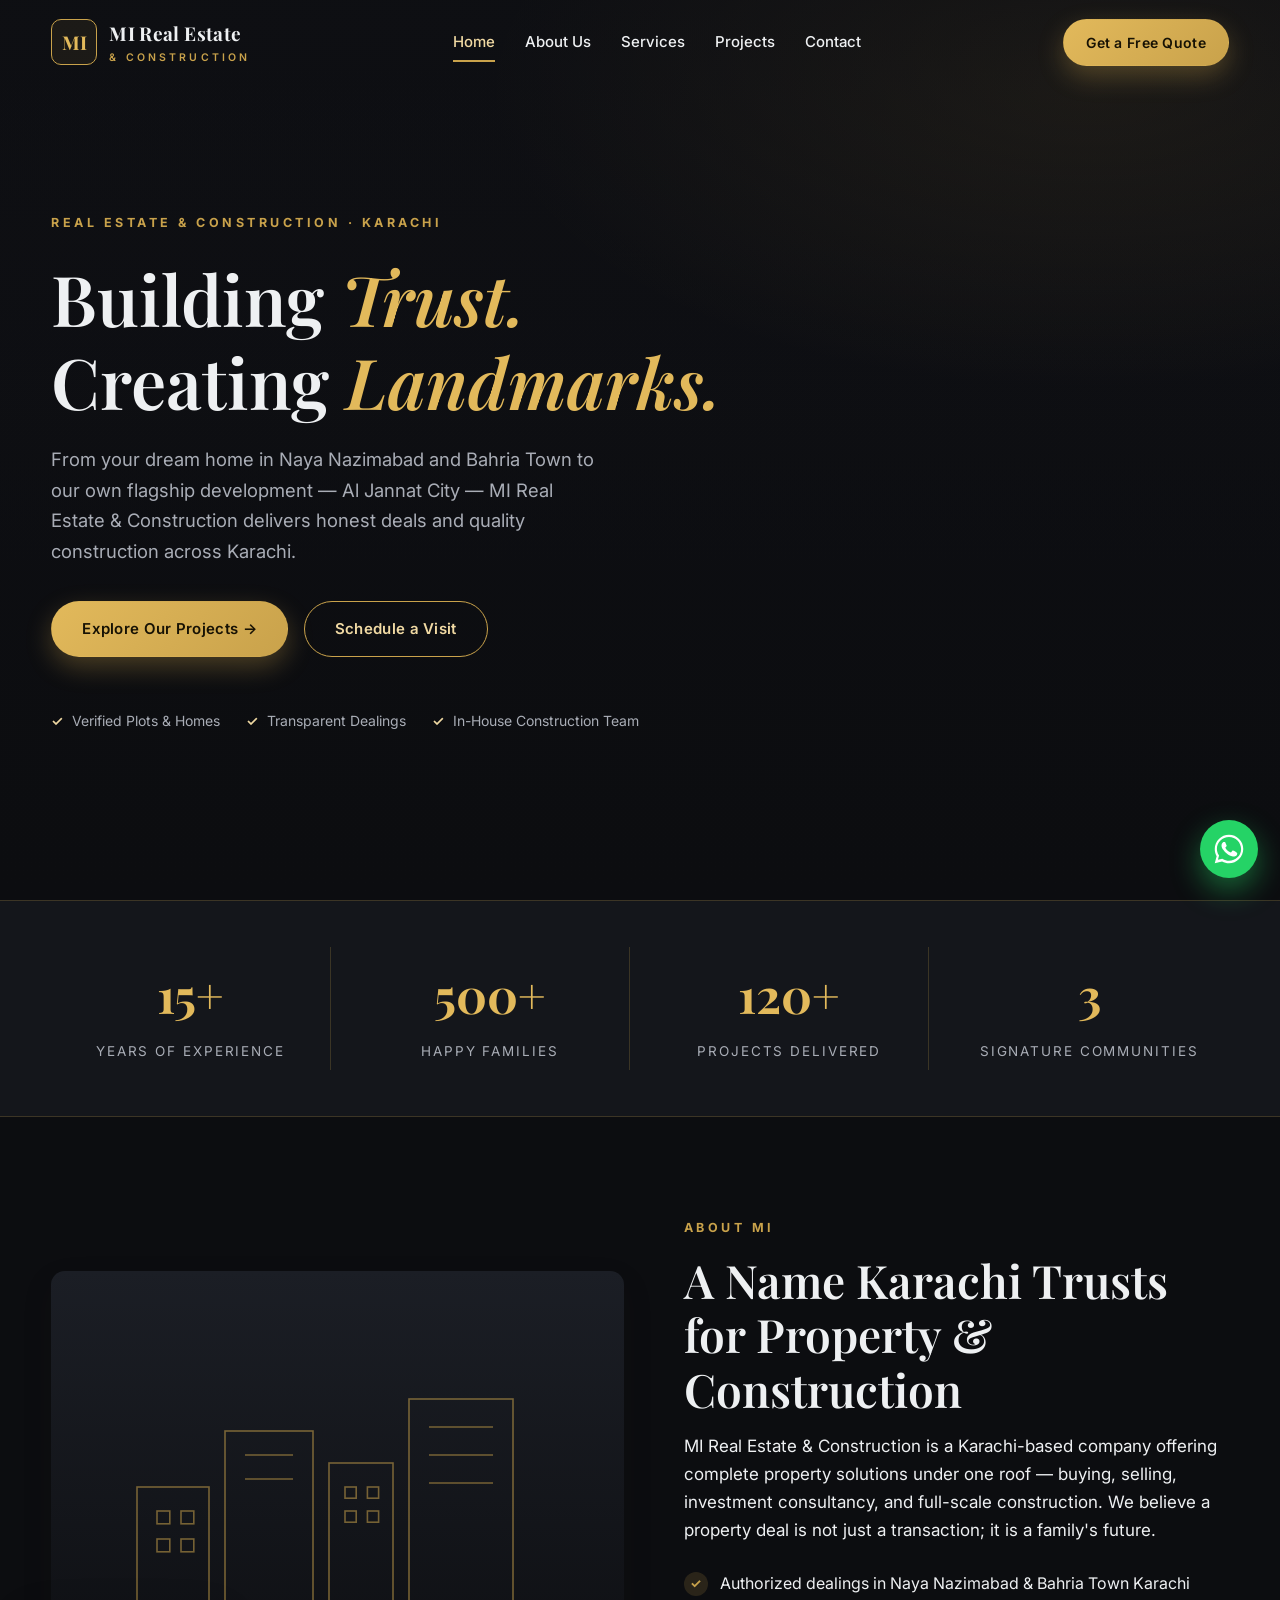
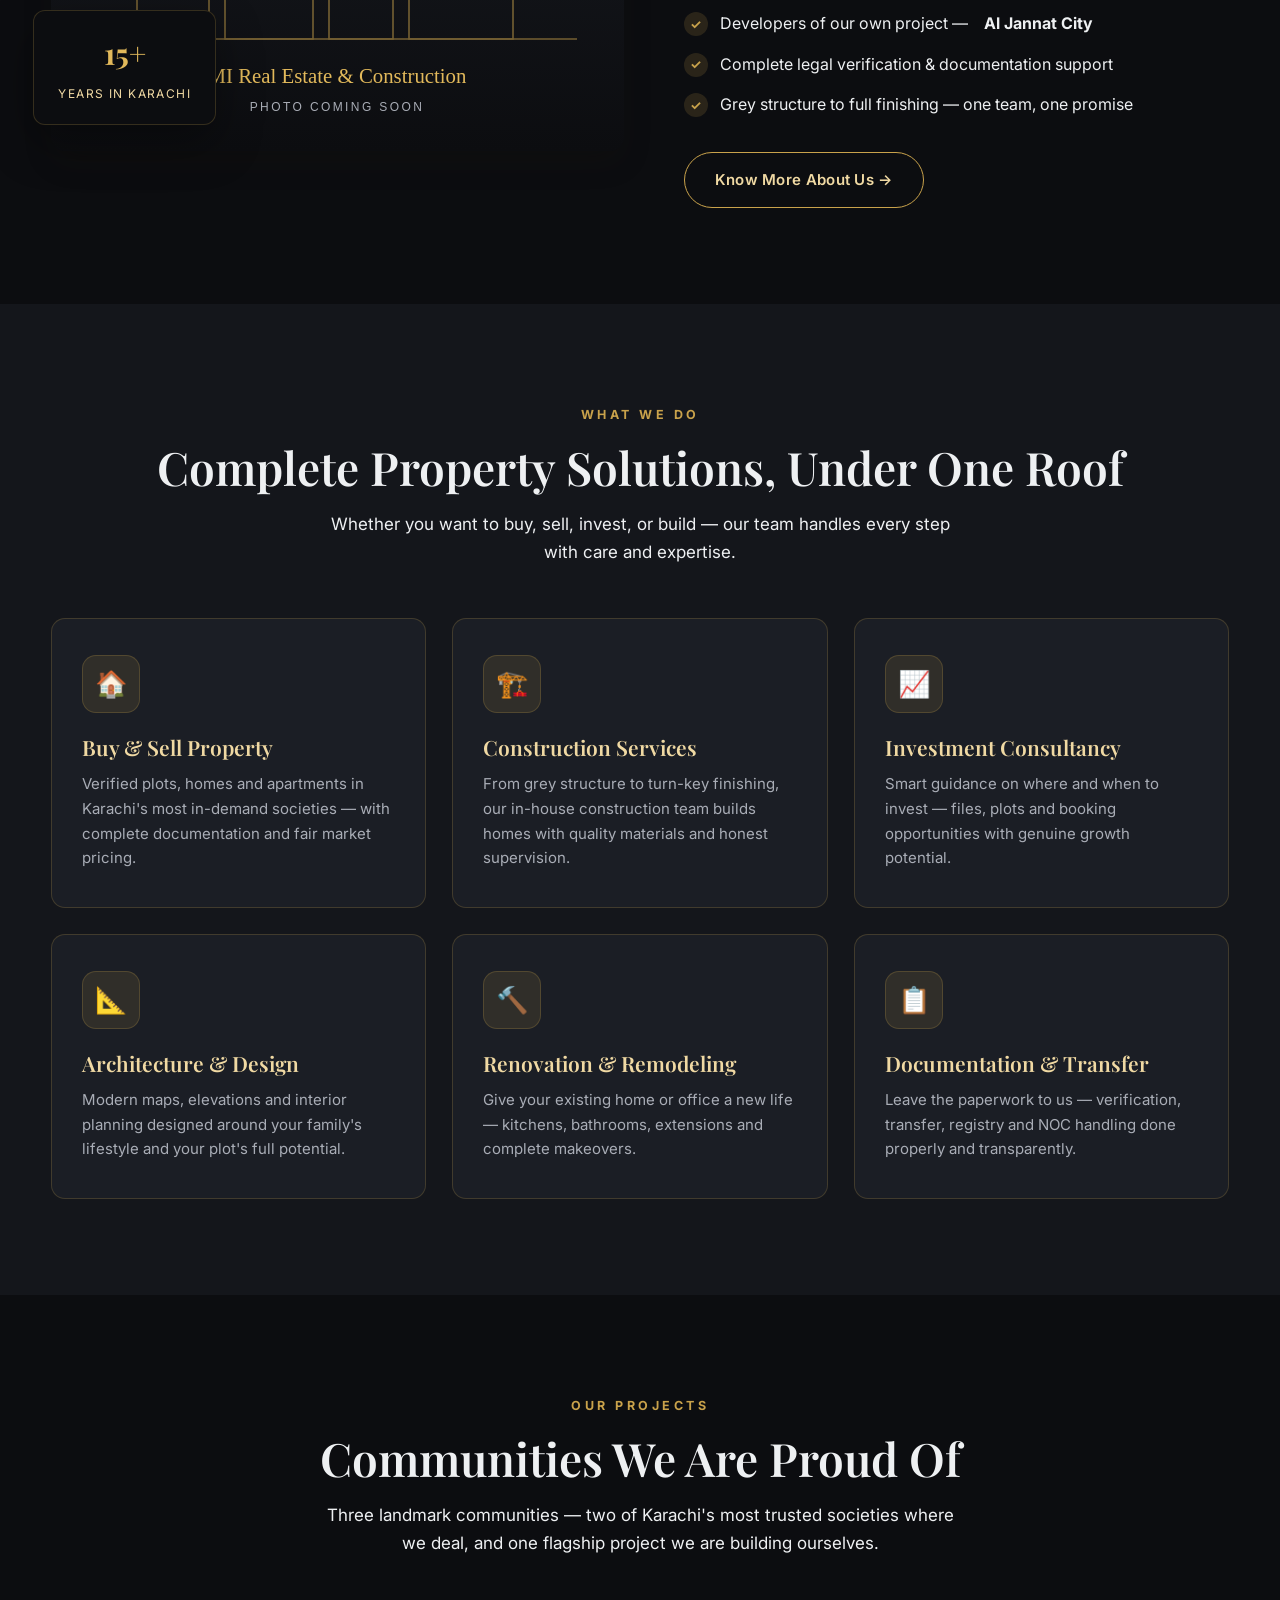
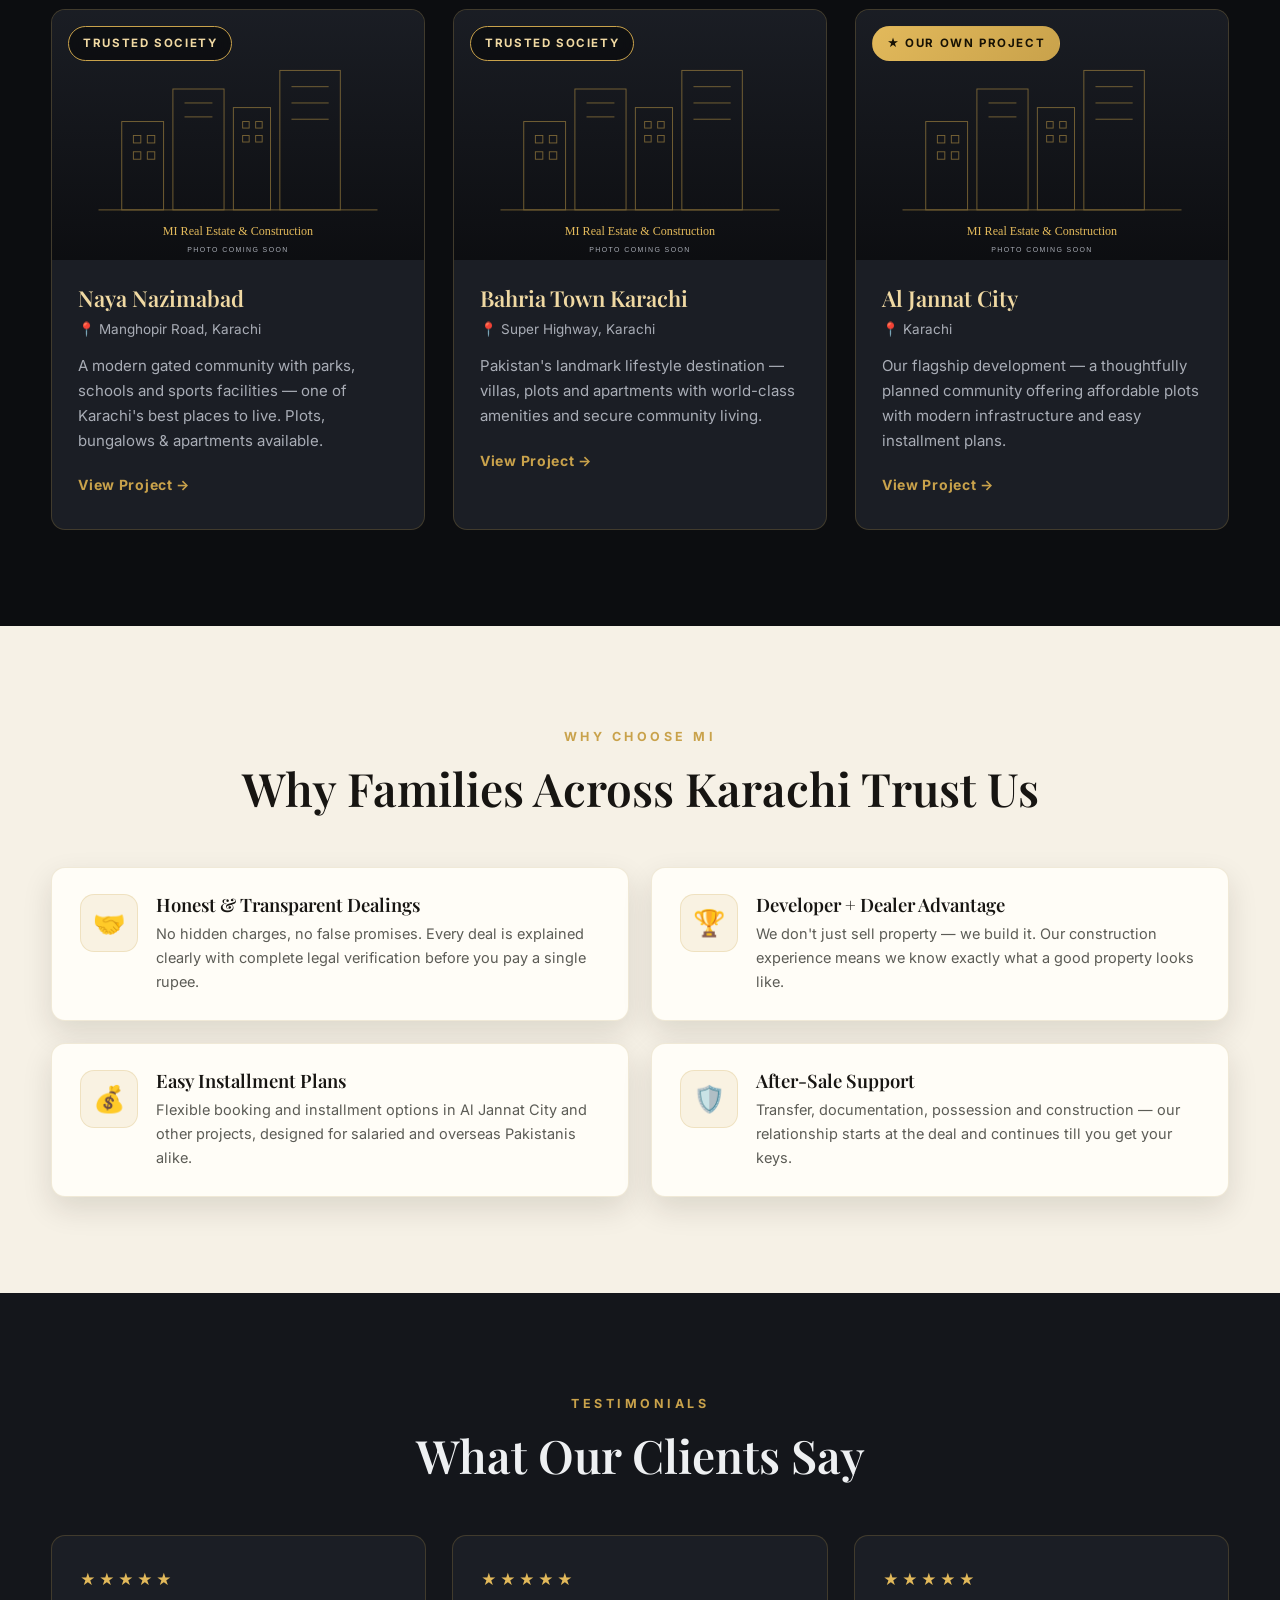
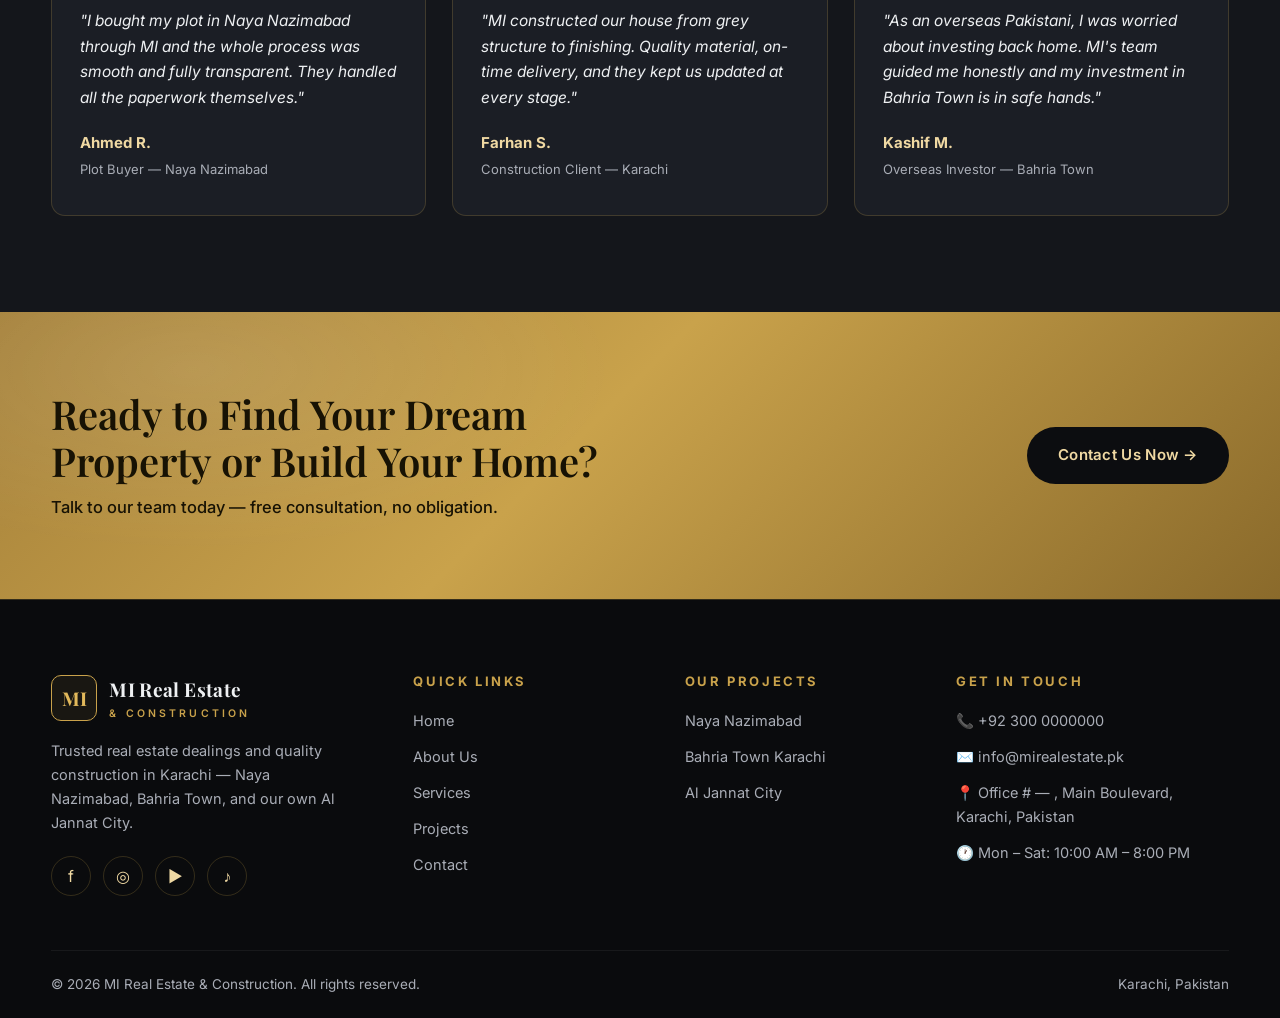
==== index.html @ d6fba722 "Build complete MI Real Estate & Construction website Five-page static site (Home, About, Services, P" ====
<!DOCTYPE html>
<html lang="en">
<head>
  <meta charset="UTF-8">
  <meta name="viewport" content="width=device-width, initial-scale=1.0">
  <title>MI Real Estate &amp; Construction — Karachi | Building Trust, Creating Landmarks</title>
  <meta name="description" content="MI Real Estate & Construction — trusted real estate and construction company in Karachi. Buy, sell and invest in Naya Nazimabad, Bahria Town Karachi and our own project Al Jannat City.">
  <link rel="preconnect" href="https://fonts.googleapis.com">
  <link rel="preconnect" href="https://fonts.gstatic.com" crossorigin>
  <link href="https://fonts.googleapis.com/css2?family=Playfair+Display:ital,wght@0,500;0,600;0,700;1,500&family=Inter:wght@400;500;600;700&display=swap" rel="stylesheet">
  <link rel="stylesheet" href="css/style.css">
  <link rel="icon" type="image/svg+xml" href="images/placeholder.svg">
</head>
<body>

  <!-- ================= HEADER ================= -->
  <header class="site-header">
    <div class="container nav-row">
      <a href="index.html" class="brand">
        <span class="brand-mark">MI</span>
        <span class="brand-name">MI Real Estate<small>&amp; Construction</small></span>
      </a>
      <nav class="main-nav">
        <a href="index.html" class="active">Home</a>
        <a href="about.html">About Us</a>
        <a href="services.html">Services</a>
        <a href="projects.html">Projects</a>
        <a href="contact.html">Contact</a>
      </nav>
      <a href="contact.html" class="btn btn-gold nav-cta">Get a Free Quote</a>
      <button class="nav-toggle" aria-label="Open menu">☰</button>
    </div>
  </header>

  <!-- ================= HERO ================= -->
  <section class="hero">
    <div class="hero-photo"></div>
    <div class="container">
      <div class="hero-inner">
        <span class="kicker">Real Estate &amp; Construction · Karachi</span>
        <h1>Building <em>Trust.</em><br>Creating <em>Landmarks.</em></h1>
        <p>From your dream home in Naya Nazimabad and Bahria Town to our own flagship development — Al Jannat City — MI Real Estate &amp; Construction delivers honest deals and quality construction across Karachi.</p>
        <div class="hero-actions">
          <a href="projects.html" class="btn btn-gold">Explore Our Projects →</a>
          <a href="contact.html" class="btn btn-ghost">Schedule a Visit</a>
        </div>
        <div class="hero-badges">
          <span><b>✓</b> Verified Plots &amp; Homes</span>
          <span><b>✓</b> Transparent Dealings</span>
          <span><b>✓</b> In-House Construction Team</span>
        </div>
      </div>
    </div>
  </section>

  <!-- ================= STATS ================= -->
  <section class="stats-strip">
    <div class="container stats-grid">
      <div class="stat">
        <div class="stat-num" data-count="15" data-suffix="+">0</div>
        <div class="stat-label">Years of Experience</div>
      </div>
      <div class="stat">
        <div class="stat-num" data-count="500" data-suffix="+">0</div>
        <div class="stat-label">Happy Families</div>
      </div>
      <div class="stat">
        <div class="stat-num" data-count="120" data-suffix="+">0</div>
        <div class="stat-label">Projects Delivered</div>
      </div>
      <div class="stat">
        <div class="stat-num" data-count="3" data-suffix="">0</div>
        <div class="stat-label">Signature Communities</div>
      </div>
    </div>
  </section>

  <!-- ================= ABOUT ================= -->
  <section class="section section-dark">
    <div class="container split">
      <div class="split-media reveal">
        <img src="images/about.jpg" alt="MI Real Estate & Construction — our work in Karachi" data-fallback>
        <span class="media-frame"></span>
        <div class="experience-chip"><b>15+</b><span>Years in Karachi</span></div>
      </div>
      <div class="reveal">
        <span class="kicker">About MI</span>
        <h2 class="section-title">A Name Karachi Trusts for Property &amp; Construction</h2>
        <p class="section-lead">MI Real Estate &amp; Construction is a Karachi-based company offering complete property solutions under one roof — buying, selling, investment consultancy, and full-scale construction. We believe a property deal is not just a transaction; it is a family's future.</p>
        <ul class="checklist">
          <li><span class="tick">✓</span> Authorized dealings in Naya Nazimabad &amp; Bahria Town Karachi</li>
          <li><span class="tick">✓</span> Developers of our own project — <b>&nbsp;Al Jannat City</b></li>
          <li><span class="tick">✓</span> Complete legal verification &amp; documentation support</li>
          <li><span class="tick">✓</span> Grey structure to full finishing — one team, one promise</li>
        </ul>
        <a href="about.html" class="btn btn-ghost">Know More About Us →</a>
      </div>
    </div>
  </section>

  <!-- ================= SERVICES ================= -->
  <section class="section section-coal">
    <div class="container">
      <div class="section-head center reveal">
        <span class="kicker">What We Do</span>
        <h2 class="section-title">Complete Property Solutions, Under One Roof</h2>
        <p class="section-lead">Whether you want to buy, sell, invest, or build — our team handles every step with care and expertise.</p>
      </div>
      <div class="cards-grid">
        <div class="service-card reveal">
          <div class="service-icon">🏠</div>
          <h3>Buy &amp; Sell Property</h3>
          <p>Verified plots, homes and apartments in Karachi's most in-demand societies — with complete documentation and fair market pricing.</p>
        </div>
        <div class="service-card reveal">
          <div class="service-icon">🏗️</div>
          <h3>Construction Services</h3>
          <p>From grey structure to turn-key finishing, our in-house construction team builds homes with quality materials and honest supervision.</p>
        </div>
        <div class="service-card reveal">
          <div class="service-icon">📈</div>
          <h3>Investment Consultancy</h3>
          <p>Smart guidance on where and when to invest — files, plots and booking opportunities with genuine growth potential.</p>
        </div>
        <div class="service-card reveal">
          <div class="service-icon">📐</div>
          <h3>Architecture &amp; Design</h3>
          <p>Modern maps, elevations and interior planning designed around your family's lifestyle and your plot's full potential.</p>
        </div>
        <div class="service-card reveal">
          <div class="service-icon">🔨</div>
          <h3>Renovation &amp; Remodeling</h3>
          <p>Give your existing home or office a new life — kitchens, bathrooms, extensions and complete makeovers.</p>
        </div>
        <div class="service-card reveal">
          <div class="service-icon">📋</div>
          <h3>Documentation &amp; Transfer</h3>
          <p>Leave the paperwork to us — verification, transfer, registry and NOC handling done properly and transparently.</p>
        </div>
      </div>
    </div>
  </section>

  <!-- ================= PROJECTS ================= -->
  <section class="section section-dark">
    <div class="container">
      <div class="section-head center reveal">
        <span class="kicker">Our Projects</span>
        <h2 class="section-title">Communities We Are Proud Of</h2>
        <p class="section-lead">Three landmark communities — two of Karachi's most trusted societies where we deal, and one flagship project we are building ourselves.</p>
      </div>
      <div class="projects-grid">
        <div class="project-card reveal">
          <div class="project-media">
            <span class="project-tag">Trusted Society</span>
            <img src="images/naya-nazimabad-1.jpg" alt="Naya Nazimabad, Karachi" data-fallback>
          </div>
          <div class="project-body">
            <h3>Naya Nazimabad</h3>
            <div class="project-loc">📍 Manghopir Road, Karachi</div>
            <p>A modern gated community with parks, schools and sports facilities — one of Karachi's best places to live. Plots, bungalows &amp; apartments available.</p>
            <a href="projects.html#naya-nazimabad" class="project-link">View Project →</a>
          </div>
        </div>
        <div class="project-card reveal">
          <div class="project-media">
            <span class="project-tag">Trusted Society</span>
            <img src="images/bahria-town-1.jpg" alt="Bahria Town Karachi" data-fallback>
          </div>
          <div class="project-body">
            <h3>Bahria Town Karachi</h3>
            <div class="project-loc">📍 Super Highway, Karachi</div>
            <p>Pakistan's landmark lifestyle destination — villas, plots and apartments with world-class amenities and secure community living.</p>
            <a href="projects.html#bahria-town" class="project-link">View Project →</a>
          </div>
        </div>
        <div class="project-card reveal">
          <div class="project-media">
            <span class="project-tag own">★ Our Own Project</span>
            <img src="images/al-jannat-city-1.jpg" alt="Al Jannat City — a project by MI Real Estate & Construction" data-fallback>
          </div>
          <div class="project-body">
            <h3>Al Jannat City</h3>
            <div class="project-loc">📍 Karachi</div>
            <p>Our flagship development — a thoughtfully planned community offering affordable plots with modern infrastructure and easy installment plans.</p>
            <a href="projects.html#al-jannat-city" class="project-link">View Project →</a>
          </div>
        </div>
      </div>
    </div>
  </section>

  <!-- ================= WHY US ================= -->
  <section class="section section-light">
    <div class="container">
      <div class="section-head center reveal">
        <span class="kicker">Why Choose MI</span>
        <h2 class="section-title">Why Families Across Karachi Trust Us</h2>
      </div>
      <div class="why-grid">
        <div class="why-item reveal">
          <div class="service-icon">🤝</div>
          <div>
            <h3>Honest &amp; Transparent Dealings</h3>
            <p>No hidden charges, no false promises. Every deal is explained clearly with complete legal verification before you pay a single rupee.</p>
          </div>
        </div>
        <div class="why-item reveal">
          <div class="service-icon">🏆</div>
          <div>
            <h3>Developer + Dealer Advantage</h3>
            <p>We don't just sell property — we build it. Our construction experience means we know exactly what a good property looks like.</p>
          </div>
        </div>
        <div class="why-item reveal">
          <div class="service-icon">💰</div>
          <div>
            <h3>Easy Installment Plans</h3>
            <p>Flexible booking and installment options in Al Jannat City and other projects, designed for salaried and overseas Pakistanis alike.</p>
          </div>
        </div>
        <div class="why-item reveal">
          <div class="service-icon">🛡️</div>
          <div>
            <h3>After-Sale Support</h3>
            <p>Transfer, documentation, possession and construction — our relationship starts at the deal and continues till you get your keys.</p>
          </div>
        </div>
      </div>
    </div>
  </section>

  <!-- ================= TESTIMONIALS ================= -->
  <section class="section section-coal">
    <div class="container">
      <div class="section-head center reveal">
        <span class="kicker">Testimonials</span>
        <h2 class="section-title">What Our Clients Say</h2>
      </div>
      <div class="testi-grid">
        <div class="testi-card reveal">
          <div class="testi-stars">★★★★★</div>
          <blockquote>"I bought my plot in Naya Nazimabad through MI and the whole process was smooth and fully transparent. They handled all the paperwork themselves."</blockquote>
          <div class="testi-who"><b>Ahmed R.</b><span>Plot Buyer — Naya Nazimabad</span></div>
        </div>
        <div class="testi-card reveal">
          <div class="testi-stars">★★★★★</div>
          <blockquote>"MI constructed our house from grey structure to finishing. Quality material, on-time delivery, and they kept us updated at every stage."</blockquote>
          <div class="testi-who"><b>Farhan S.</b><span>Construction Client — Karachi</span></div>
        </div>
        <div class="testi-card reveal">
          <div class="testi-stars">★★★★★</div>
          <blockquote>"As an overseas Pakistani, I was worried about investing back home. MI's team guided me honestly and my investment in Bahria Town is in safe hands."</blockquote>
          <div class="testi-who"><b>Kashif M.</b><span>Overseas Investor — Bahria Town</span></div>
        </div>
      </div>
    </div>
  </section>

  <!-- ================= CTA ================= -->
  <section class="cta-band">
    <div class="container cta-row">
      <div>
        <h2>Ready to Find Your Dream Property or Build Your Home?</h2>
        <p>Talk to our team today — free consultation, no obligation.</p>
      </div>
      <a href="contact.html" class="btn btn-dark">Contact Us Now →</a>
    </div>
  </section>

  <!-- ================= FOOTER ================= -->
  <footer class="site-footer">
    <div class="container">
      <div class="footer-grid">
        <div class="footer-brand">
          <a href="index.html" class="brand">
            <span class="brand-mark">MI</span>
            <span class="brand-name">MI Real Estate<small>&amp; Construction</small></span>
          </a>
          <p>Trusted real estate dealings and quality construction in Karachi — Naya Nazimabad, Bahria Town, and our own Al Jannat City.</p>
          <div class="social-row">
            <a class="js-facebook" href="#" aria-label="Facebook">f</a>
            <a class="js-instagram" href="#" aria-label="Instagram">◎</a>
            <a class="js-youtube" href="#" aria-label="YouTube">▶</a>
            <a class="js-tiktok" href="#" aria-label="TikTok">♪</a>
          </div>
        </div>
        <div class="footer-col">
          <h4>Quick Links</h4>
          <ul>
            <li><a href="index.html">Home</a></li>
            <li><a href="about.html">About Us</a></li>
            <li><a href="services.html">Services</a></li>
            <li><a href="projects.html">Projects</a></li>
            <li><a href="contact.html">Contact</a></li>
          </ul>
        </div>
        <div class="footer-col">
          <h4>Our Projects</h4>
          <ul>
            <li><a href="projects.html#naya-nazimabad">Naya Nazimabad</a></li>
            <li><a href="projects.html#bahria-town">Bahria Town Karachi</a></li>
            <li><a href="projects.html#al-jannat-city">Al Jannat City</a></li>
          </ul>
        </div>
        <div class="footer-col">
          <h4>Get in Touch</h4>
          <ul>
            <li>📞 <a class="js-phone" href="#">+92 300 0000000</a></li>
            <li>✉️ <a class="js-email" href="#">info@mirealestate.pk</a></li>
            <li>📍 <span class="js-address">Karachi, Pakistan</span></li>
            <li>🕐 <span class="js-hours">Mon – Sat: 10 AM – 8 PM</span></li>
          </ul>
        </div>
      </div>
      <div class="footer-bottom">
        <span>© <span class="js-year">2026</span> MI Real Estate &amp; Construction. All rights reserved.</span>
        <span>Karachi, Pakistan</span>
      </div>
    </div>
  </footer>

  <!-- WhatsApp floating button -->
  <a class="wa-float js-whatsapp" href="#" target="_blank" rel="noopener" aria-label="Chat on WhatsApp">
    <svg viewBox="0 0 32 32"><path d="M16 .8C7.6.8.8 7.6.8 16c0 2.7.7 5.3 2 7.6L.8 31.2l7.8-2c2.2 1.2 4.7 1.9 7.4 1.9 8.4 0 15.2-6.8 15.2-15.2S24.4.8 16 .8zm0 27.7c-2.4 0-4.7-.7-6.7-1.9l-.5-.3-4.6 1.2 1.2-4.5-.3-.5c-1.3-2-2-4.4-2-6.8C3.1 8.9 8.9 3.1 16 3.1S28.9 8.9 28.9 16 23.1 28.5 16 28.5zm7.1-9.5c-.4-.2-2.3-1.1-2.6-1.3-.4-.1-.6-.2-.9.2-.3.4-1 1.3-1.3 1.5-.2.3-.5.3-.9.1-.4-.2-1.6-.6-3.1-1.9-1.1-1-1.9-2.3-2.1-2.6-.2-.4 0-.6.2-.8.2-.2.4-.5.6-.7.2-.2.3-.4.4-.7.1-.3.1-.5 0-.7-.1-.2-.9-2.1-1.2-2.9-.3-.8-.6-.7-.9-.7h-.8c-.3 0-.7.1-1.1.5-.4.4-1.4 1.4-1.4 3.4s1.5 3.9 1.7 4.2c.2.3 2.9 4.5 7.1 6.3 1 .4 1.8.7 2.4.9 1 .3 1.9.3 2.6.2.8-.1 2.3-.9 2.7-1.9.3-.9.3-1.7.2-1.9-.1-.1-.3-.2-.7-.4z"/></svg>
  </a>

  <script src="js/main.js"></script>
</body>
</html>
---- css/style.css ----
/* ============================================================
   MI Real Estate & Construction — Karachi
   Main stylesheet. You normally do NOT need to edit this file.
   ============================================================ */

:root {
  --ink: #0c0d10;          /* near-black background */
  --coal: #14161b;         /* dark section background */
  --coal-2: #1b1e25;       /* dark card background */
  --line: rgba(201, 162, 75, 0.22);
  --gold: #c9a24b;
  --gold-strong: #e2b95b;
  --gold-soft: #f0d9a3;
  --cream: #f6f1e6;
  --paper: #fffdf7;
  --text-on-dark: #eef0f2;
  --muted-on-dark: #a9adb6;
  --text-on-light: #1c1c1c;
  --muted-on-light: #5c5c56;
  --radius: 14px;
  --shadow: 0 18px 45px rgba(0, 0, 0, 0.35);
  --shadow-light: 0 12px 30px rgba(30, 25, 5, 0.12);
  --container: 1180px;
  --font-head: "Playfair Display", Georgia, "Times New Roman", serif;
  --font-body: "Inter", -apple-system, "Segoe UI", Roboto, Arial, sans-serif;
}

* { margin: 0; padding: 0; box-sizing: border-box; }

html { scroll-behavior: smooth; }

body {
  font-family: var(--font-body);
  background: var(--ink);
  color: var(--text-on-dark);
  line-height: 1.65;
  font-size: 16.5px;
  -webkit-font-smoothing: antialiased;
}

img { max-width: 100%; display: block; }

a { color: inherit; text-decoration: none; }

ul { list-style: none; }

.container {
  width: min(var(--container), 92%);
  margin: 0 auto;
}

/* ---------- Typography ---------- */

h1, h2, h3, h4 { font-family: var(--font-head); font-weight: 600; line-height: 1.18; }

.kicker {
  display: inline-block;
  font-size: 12.5px;
  font-weight: 700;
  letter-spacing: 0.28em;
  text-transform: uppercase;
  color: var(--gold);
  margin-bottom: 14px;
}

.section-title { font-size: clamp(30px, 4.2vw, 46px); margin-bottom: 16px; }

.section-lead { max-width: 640px; font-size: 17px; }

.center { text-align: center; }
.center .section-lead { margin-left: auto; margin-right: auto; }

.gold { color: var(--gold-strong); }

/* ---------- Buttons ---------- */

.btn {
  display: inline-flex;
  align-items: center;
  gap: 10px;
  padding: 15px 30px;
  border-radius: 999px;
  font-weight: 600;
  font-size: 15px;
  letter-spacing: 0.02em;
  border: 1.5px solid transparent;
  cursor: pointer;
  transition: transform 0.2s ease, box-shadow 0.2s ease, background 0.2s ease, color 0.2s ease;
}

.btn-gold {
  background: linear-gradient(135deg, var(--gold-strong), var(--gold));
  color: #171204;
  box-shadow: 0 10px 26px rgba(201, 162, 75, 0.32);
}
.btn-gold:hover { transform: translateY(-2px); box-shadow: 0 16px 34px rgba(201, 162, 75, 0.45); }

.btn-ghost { border-color: var(--gold); color: var(--gold-soft); background: transparent; }
.btn-ghost:hover { background: rgba(201, 162, 75, 0.12); transform: translateY(-2px); }

.btn-dark { background: var(--ink); color: var(--gold-soft); }
.btn-dark:hover { transform: translateY(-2px); box-shadow: 0 14px 30px rgba(0,0,0,0.25); }

/* ---------- Header ---------- */

.site-header {
  position: fixed;
  inset: 0 0 auto 0;
  z-index: 100;
  padding: 18px 0;
  transition: background 0.25s ease, padding 0.25s ease, box-shadow 0.25s ease;
}

.site-header.scrolled {
  background: rgba(12, 13, 16, 0.92);
  backdrop-filter: blur(12px);
  padding: 12px 0;
  box-shadow: 0 8px 30px rgba(0, 0, 0, 0.4);
  border-bottom: 1px solid var(--line);
}

.nav-row { display: flex; align-items: center; justify-content: space-between; gap: 20px; }

.brand { display: flex; align-items: center; gap: 12px; }

.brand-mark {
  width: 46px; height: 46px;
  border: 1.5px solid var(--gold);
  border-radius: 10px;
  display: grid; place-items: center;
  font-family: var(--font-head);
  font-size: 19px; font-weight: 700;
  color: var(--gold-strong);
  background: rgba(201, 162, 75, 0.08);
  flex: none;
}

.brand-name { font-family: var(--font-head); font-size: 19px; font-weight: 700; letter-spacing: 0.02em; }
.brand-name small { display: block; font-family: var(--font-body); font-size: 10.5px; font-weight: 600; letter-spacing: 0.3em; text-transform: uppercase; color: var(--gold); }

.main-nav { display: flex; align-items: center; gap: 30px; }
.main-nav a { font-size: 15px; font-weight: 500; color: var(--text-on-dark); position: relative; padding: 4px 0; }
.main-nav a::after {
  content: ""; position: absolute; left: 0; bottom: -3px;
  width: 0; height: 2px; background: var(--gold); transition: width 0.25s ease;
}
.main-nav a:hover::after, .main-nav a.active::after { width: 100%; }
.main-nav a.active { color: var(--gold-soft); }

.nav-cta { padding: 11px 22px; font-size: 14px; }

.nav-toggle {
  display: none;
  background: none; border: 1.5px solid var(--line); border-radius: 8px;
  color: var(--gold-soft); font-size: 22px; line-height: 1;
  width: 44px; height: 42px; cursor: pointer;
}

/* ---------- Hero ---------- */

.hero {
  position: relative;
  min-height: 100vh;
  display: flex;
  align-items: center;
  padding: 150px 0 110px;
  background:
    radial-gradient(1000px 500px at 85% 10%, rgba(201, 162, 75, 0.14), transparent 60%),
    linear-gradient(180deg, #101116 0%, var(--ink) 100%);
  overflow: hidden;
}

.hero-photo {
  position: absolute; inset: 0;
  background-size: cover; background-position: center;
  opacity: 0; transition: opacity 0.8s ease;
}
.hero-photo.loaded { opacity: 0.28; }

.hero::after {
  content: ""; position: absolute; inset: 0;
  background: linear-gradient(180deg, rgba(12,13,16,0.55) 0%, rgba(12,13,16,0.25) 45%, var(--ink) 100%);
  pointer-events: none;
}

.hero .container { position: relative; z-index: 2; }

.hero-inner { max-width: 720px; }

.hero h1 { font-size: clamp(40px, 6vw, 70px); margin: 10px 0 22px; }
.hero h1 em { font-style: italic; color: var(--gold-strong); }

.hero p { font-size: 18.5px; color: var(--muted-on-dark); max-width: 560px; margin-bottom: 34px; }

.hero-actions { display: flex; flex-wrap: wrap; gap: 16px; }

.hero-badges { display: flex; flex-wrap: wrap; gap: 26px; margin-top: 52px; }
.hero-badges span { display: flex; align-items: center; gap: 9px; font-size: 14px; color: var(--muted-on-dark); }
.hero-badges b { color: var(--gold-soft); font-weight: 600; }

/* ---------- Stats strip ---------- */

.stats-strip { background: var(--coal); border-top: 1px solid var(--line); border-bottom: 1px solid var(--line); }

.stats-grid {
  display: grid;
  grid-template-columns: repeat(4, 1fr);
  gap: 20px;
  padding: 46px 0;
}

.stat { text-align: center; padding: 8px 12px; border-right: 1px solid var(--line); }
.stat:last-child { border-right: none; }

.stat-num { font-family: var(--font-head); font-size: clamp(34px, 4vw, 48px); color: var(--gold-strong); font-weight: 700; }
.stat-label { font-size: 13.5px; letter-spacing: 0.14em; text-transform: uppercase; color: var(--muted-on-dark); margin-top: 6px; }

/* ---------- Generic sections ---------- */

.section { padding: 96px 0; }

.section-dark { background: var(--ink); }
.section-coal { background: var(--coal); }

.section-light { background: var(--cream); color: var(--text-on-light); }
.section-light .section-lead, .section-light p { color: var(--muted-on-light); }
.section-light h2, .section-light h3 { color: #171512; }

.section-head { margin-bottom: 52px; }

/* ---------- About split ---------- */

.split { display: grid; grid-template-columns: 1.05fr 1fr; gap: 60px; align-items: center; }

.split-media { position: relative; }

.split-media img {
  width: 100%; height: 480px; object-fit: cover;
  border-radius: var(--radius);
  box-shadow: var(--shadow-light);
}

.split-media .media-frame {
  position: absolute; inset: 22px -22px -22px 22px;
  border: 1.5px solid var(--gold);
  border-radius: var(--radius);
  z-index: -1; opacity: 0.5;
}

.experience-chip {
  position: absolute; left: -18px; bottom: 26px;
  background: var(--ink); color: var(--gold-soft);
  padding: 18px 24px; border-radius: 12px;
  box-shadow: var(--shadow);
  border: 1px solid var(--line);
  text-align: center;
}
.experience-chip b { display: block; font-family: var(--font-head); font-size: 30px; color: var(--gold-strong); }
.experience-chip span { font-size: 12px; letter-spacing: 0.12em; text-transform: uppercase; }

.checklist { margin: 26px 0 34px; display: grid; gap: 14px; }
.checklist li { display: flex; gap: 12px; align-items: flex-start; font-size: 16px; }
.checklist .tick {
  flex: none; width: 24px; height: 24px; margin-top: 2px;
  border-radius: 50%; background: rgba(201, 162, 75, 0.16);
  color: var(--gold); display: grid; place-items: center;
  font-size: 13px; font-weight: 700;
}
.section-light .checklist li { color: var(--text-on-light); }

/* ---------- Services ---------- */

.cards-grid { display: grid; grid-template-columns: repeat(3, 1fr); gap: 26px; }

.service-card {
  background: var(--coal-2);
  border: 1px solid var(--line);
  border-radius: var(--radius);
  padding: 36px 30px;
  transition: transform 0.25s ease, border-color 0.25s ease, box-shadow 0.25s ease;
}
.service-card:hover { transform: translateY(-6px); border-color: var(--gold); box-shadow: var(--shadow); }

.service-icon {
  width: 58px; height: 58px; border-radius: 14px;
  display: grid; place-items: center;
  background: rgba(201, 162, 75, 0.12);
  border: 1px solid var(--line);
  font-size: 26px;
  margin-bottom: 22px;
}

.service-card h3 { font-size: 21px; margin-bottom: 12px; color: var(--gold-soft); }
.service-card p { font-size: 15px; color: var(--muted-on-dark); }

.section-light .service-card { background: var(--paper); box-shadow: var(--shadow-light); border-color: rgba(160,130,50,0.18); }
.section-light .service-card h3 { color: #171512; }
.section-light .service-card p { color: var(--muted-on-light); }

/* ---------- Projects ---------- */

.projects-grid { display: grid; grid-template-columns: repeat(3, 1fr); gap: 28px; }

.project-card {
  background: var(--coal-2);
  border: 1px solid var(--line);
  border-radius: var(--radius);
  overflow: hidden;
  transition: transform 0.25s ease, box-shadow 0.25s ease, border-color 0.25s ease;
}
.project-card:hover { transform: translateY(-6px); border-color: var(--gold); box-shadow: var(--shadow); }

.project-media { position: relative; height: 250px; overflow: hidden; }
.project-media img { width: 100%; height: 100%; object-fit: cover; transition: transform 0.5s ease; }
.project-card:hover .project-media img { transform: scale(1.06); }

.project-tag {
  position: absolute; top: 16px; left: 16px;
  background: rgba(12, 13, 16, 0.85);
  color: var(--gold-soft);
  border: 1px solid var(--gold);
  font-size: 11.5px; font-weight: 700; letter-spacing: 0.14em; text-transform: uppercase;
  padding: 7px 14px; border-radius: 999px;
  backdrop-filter: blur(6px);
}
.project-tag.own { background: linear-gradient(135deg, var(--gold-strong), var(--gold)); color: #171204; border-color: transparent; }

.project-body { padding: 26px 26px 30px; }
.project-body h3 { font-size: 22px; margin-bottom: 6px; color: var(--gold-soft); }
.project-loc { font-size: 13.5px; color: var(--muted-on-dark); display: flex; align-items: center; gap: 7px; margin-bottom: 14px; }
.project-body p { font-size: 15px; color: var(--muted-on-dark); margin-bottom: 18px; }

.project-link { font-size: 14px; font-weight: 700; color: var(--gold); letter-spacing: 0.05em; }
.project-link:hover { color: var(--gold-strong); }

/* Project detail blocks (projects page) */

.project-detail { display: grid; grid-template-columns: 1.1fr 1fr; gap: 54px; align-items: center; padding: 70px 0; border-bottom: 1px solid var(--line); }
.project-detail:last-of-type { border-bottom: none; }
.project-detail.flip .pd-media { order: 2; }

.pd-media { display: grid; gap: 14px; }
.pd-media .pd-main { width: 100%; height: 340px; object-fit: cover; border-radius: var(--radius); cursor: zoom-in; }
.pd-thumbs { display: grid; grid-template-columns: 1fr 1fr; gap: 14px; }
.pd-thumbs img { width: 100%; height: 150px; object-fit: cover; border-radius: 10px; cursor: zoom-in; transition: opacity 0.2s; }
.pd-thumbs img:hover { opacity: 0.85; }

.pd-body h3 { font-size: clamp(26px, 3vw, 34px); margin: 8px 0 14px; color: var(--gold-soft); }
.pd-body p { color: var(--muted-on-dark); margin-bottom: 16px; }

.pd-facts { display: grid; grid-template-columns: 1fr 1fr; gap: 12px 24px; margin: 22px 0 28px; }
.pd-facts div { border-left: 2px solid var(--gold); padding-left: 14px; }
.pd-facts b { display: block; font-size: 15px; color: var(--gold-soft); }
.pd-facts span { font-size: 13px; color: var(--muted-on-dark); }

/* ---------- Why us ---------- */

.why-grid { display: grid; grid-template-columns: repeat(2, 1fr); gap: 22px; }

.why-item {
  display: flex; gap: 18px; align-items: flex-start;
  background: var(--paper);
  border-radius: var(--radius);
  padding: 26px 28px;
  box-shadow: var(--shadow-light);
  border: 1px solid rgba(160,130,50,0.16);
}
.why-item .service-icon { margin-bottom: 0; flex: none; }
.why-item h3 { font-size: 18.5px; margin-bottom: 6px; color: #171512; }
.why-item p { font-size: 14.5px; }

/* ---------- Testimonials ---------- */

.testi-grid { display: grid; grid-template-columns: repeat(3, 1fr); gap: 26px; }

.testi-card {
  background: var(--coal-2);
  border: 1px solid var(--line);
  border-radius: var(--radius);
  padding: 32px 28px;
}
.testi-stars { color: var(--gold-strong); letter-spacing: 3px; margin-bottom: 16px; font-size: 15px; }
.testi-card blockquote { font-size: 15.5px; color: var(--text-on-dark); font-style: italic; margin-bottom: 20px; }
.testi-who b { display: block; color: var(--gold-soft); font-size: 15px; }
.testi-who span { font-size: 13px; color: var(--muted-on-dark); }

/* ---------- CTA band ---------- */

.cta-band {
  background:
    radial-gradient(700px 300px at 15% 20%, rgba(255,255,255,0.10), transparent 60%),
    linear-gradient(135deg, #a5813a 0%, var(--gold) 45%, #8a6a2b 100%);
  color: #171204;
  padding: 78px 0;
}
.cta-row { display: flex; align-items: center; justify-content: space-between; gap: 30px; flex-wrap: wrap; }
.cta-row h2 { font-size: clamp(28px, 3.6vw, 40px); max-width: 620px; }
.cta-row p { margin-top: 10px; font-weight: 500; }

/* ---------- Contact ---------- */

.contact-grid { display: grid; grid-template-columns: 1fr 1.15fr; gap: 50px; align-items: start; }

.contact-info-card {
  background: var(--coal-2);
  border: 1px solid var(--line);
  border-radius: var(--radius);
  padding: 36px 32px;
  display: grid; gap: 24px;
}
.contact-line { display: flex; gap: 16px; align-items: flex-start; }
.contact-line .service-icon { width: 48px; height: 48px; font-size: 21px; margin: 0; flex: none; }
.contact-line b { display: block; font-size: 15px; color: var(--gold-soft); margin-bottom: 3px; }
.contact-line span, .contact-line a { font-size: 15px; color: var(--muted-on-dark); }
.contact-line a:hover { color: var(--gold-strong); }

.contact-form {
  background: var(--paper);
  color: var(--text-on-light);
  border-radius: var(--radius);
  padding: 42px 38px;
  box-shadow: var(--shadow);
}
.contact-form h3 { font-size: 26px; margin-bottom: 8px; }
.contact-form .form-note { font-size: 14px; color: var(--muted-on-light); margin-bottom: 26px; }

.form-grid { display: grid; grid-template-columns: 1fr 1fr; gap: 16px; }
.form-grid .full { grid-column: 1 / -1; }

.contact-form label { display: block; font-size: 13px; font-weight: 700; letter-spacing: 0.05em; text-transform: uppercase; color: #6b6455; margin-bottom: 7px; }

.contact-form input,
.contact-form select,
.contact-form textarea {
  width: 100%;
  padding: 13px 15px;
  border: 1.5px solid #ddd3bd;
  border-radius: 9px;
  font-family: var(--font-body);
  font-size: 15px;
  background: #fff;
  color: var(--text-on-light);
  transition: border-color 0.2s ease, box-shadow 0.2s ease;
}
.contact-form input:focus, .contact-form select:focus, .contact-form textarea:focus {
  outline: none; border-color: var(--gold); box-shadow: 0 0 0 3px rgba(201,162,75,0.18);
}
.contact-form textarea { resize: vertical; min-height: 120px; }

.contact-form .btn { width: 100%; justify-content: center; margin-top: 22px; }

.map-wrap { margin-top: 60px; border-radius: var(--radius); overflow: hidden; border: 1px solid var(--line); }
.map-wrap iframe { display: block; width: 100%; height: 380px; border: 0; filter: grayscale(35%); }

/* ---------- Page hero (inner pages) ---------- */

.page-hero {
  padding: 190px 0 90px;
  background:
    radial-gradient(900px 400px at 80% 0%, rgba(201, 162, 75, 0.16), transparent 60%),
    linear-gradient(180deg, #101116 0%, var(--ink) 100%);
  border-bottom: 1px solid var(--line);
}
.page-hero h1 { font-size: clamp(36px, 5vw, 56px); margin: 8px 0 14px; }
.page-hero p { color: var(--muted-on-dark); max-width: 640px; font-size: 17.5px; }

.crumb { font-size: 13px; letter-spacing: 0.1em; text-transform: uppercase; color: var(--muted-on-dark); }
.crumb a:hover { color: var(--gold-strong); }
.crumb .sep { margin: 0 8px; color: var(--gold); }

/* ---------- Process steps ---------- */

.steps-grid { display: grid; grid-template-columns: repeat(4, 1fr); gap: 24px; }
.step {
  background: var(--paper); border-radius: var(--radius); padding: 30px 26px;
  box-shadow: var(--shadow-light); border: 1px solid rgba(160,130,50,0.16);
  position: relative;
}
.step-num { font-family: var(--font-head); font-size: 44px; color: rgba(201,162,75,0.4); font-weight: 700; line-height: 1; margin-bottom: 14px; }
.step h3 { font-size: 18px; margin-bottom: 8px; color: #171512; }
.step p { font-size: 14px; }

/* ---------- Footer ---------- */

.site-footer { background: #0a0b0d; border-top: 1px solid var(--line); padding: 74px 0 0; }

.footer-grid { display: grid; grid-template-columns: 1.4fr 1fr 1fr 1.2fr; gap: 44px; padding-bottom: 54px; }

.footer-brand p { color: var(--muted-on-dark); font-size: 14.5px; margin-top: 16px; max-width: 300px; }

.footer-col h4 { font-family: var(--font-body); font-size: 13px; font-weight: 700; letter-spacing: 0.2em; text-transform: uppercase; color: var(--gold); margin-bottom: 20px; }
.footer-col ul { display: grid; gap: 12px; }
.footer-col a, .footer-col li { color: var(--muted-on-dark); font-size: 14.5px; }
.footer-col a:hover { color: var(--gold-strong); }

.social-row { display: flex; gap: 12px; margin-top: 22px; }
.social-row a {
  width: 40px; height: 40px; border-radius: 50%;
  border: 1px solid var(--line);
  display: grid; place-items: center;
  color: var(--gold-soft); font-size: 16px;
  transition: background 0.2s ease, transform 0.2s ease;
}
.social-row a:hover { background: rgba(201,162,75,0.15); transform: translateY(-2px); }

.footer-bottom {
  border-top: 1px solid rgba(255,255,255,0.06);
  padding: 22px 0;
  display: flex; justify-content: space-between; align-items: center; gap: 14px; flex-wrap: wrap;
  font-size: 13.5px; color: var(--muted-on-dark);
}

/* ---------- WhatsApp float ---------- */

.wa-float {
  position: fixed; right: 22px; bottom: 22px; z-index: 90;
  width: 58px; height: 58px; border-radius: 50%;
  background: #25d366; color: #fff;
  display: grid; place-items: center;
  box-shadow: 0 12px 30px rgba(37, 211, 102, 0.45);
  transition: transform 0.2s ease;
}
.wa-float:hover { transform: scale(1.08); }
.wa-float svg { width: 30px; height: 30px; fill: #fff; }

/* ---------- Lightbox ---------- */

.lightbox {
  position: fixed; inset: 0; z-index: 200;
  background: rgba(8, 8, 10, 0.93);
  display: none; align-items: center; justify-content: center;
  padding: 5vh 5vw;
}
.lightbox.open { display: flex; }
.lightbox img { max-width: 100%; max-height: 100%; border-radius: 10px; box-shadow: var(--shadow); }
.lightbox-close {
  position: absolute; top: 22px; right: 28px;
  background: none; border: none; color: #fff; font-size: 38px; cursor: pointer; line-height: 1;
}

/* ---------- Reveal animation ---------- */

.reveal { opacity: 0; transform: translateY(26px); transition: opacity 0.7s ease, transform 0.7s ease; }
.reveal.visible { opacity: 1; transform: none; }

/* ---------- Responsive ---------- */

@media (max-width: 1000px) {
  .cards-grid, .projects-grid, .testi-grid { grid-template-columns: repeat(2, 1fr); }
  .steps-grid { grid-template-columns: repeat(2, 1fr); }
  .split, .contact-grid, .project-detail { grid-template-columns: 1fr; }
  .project-detail.flip .pd-media { order: 0; }
  .split-media .media-frame { display: none; }
  .footer-grid { grid-template-columns: 1fr 1fr; }
  .stats-grid { grid-template-columns: repeat(2, 1fr); }
  .stat:nth-child(2) { border-right: none; }
}

@media (max-width: 760px) {
  .main-nav {
    position: fixed; inset: 0 0 auto 0; top: 70px;
    background: rgba(12, 13, 16, 0.98);
    flex-direction: column; align-items: flex-start;
    padding: 28px 6vw 34px; gap: 22px;
    border-bottom: 1px solid var(--line);
    transform: translateY(-130%); transition: transform 0.3s ease;
  }
  .main-nav.open { transform: none; }
  .nav-toggle { display: block; }
  .nav-cta { display: none; }
  .cards-grid, .projects-grid, .testi-grid, .why-grid, .form-grid, .steps-grid { grid-template-columns: 1fr; }
  .form-grid .full { grid-column: auto; }
  .section { padding: 72px 0; }
  .hero { padding-top: 130px; }
  .experience-chip { left: 10px; }
  .split-media img { height: 340px; }
  .footer-grid { grid-template-columns: 1fr; gap: 34px; }
  .cta-row { flex-direction: column; align-items: flex-start; }
}
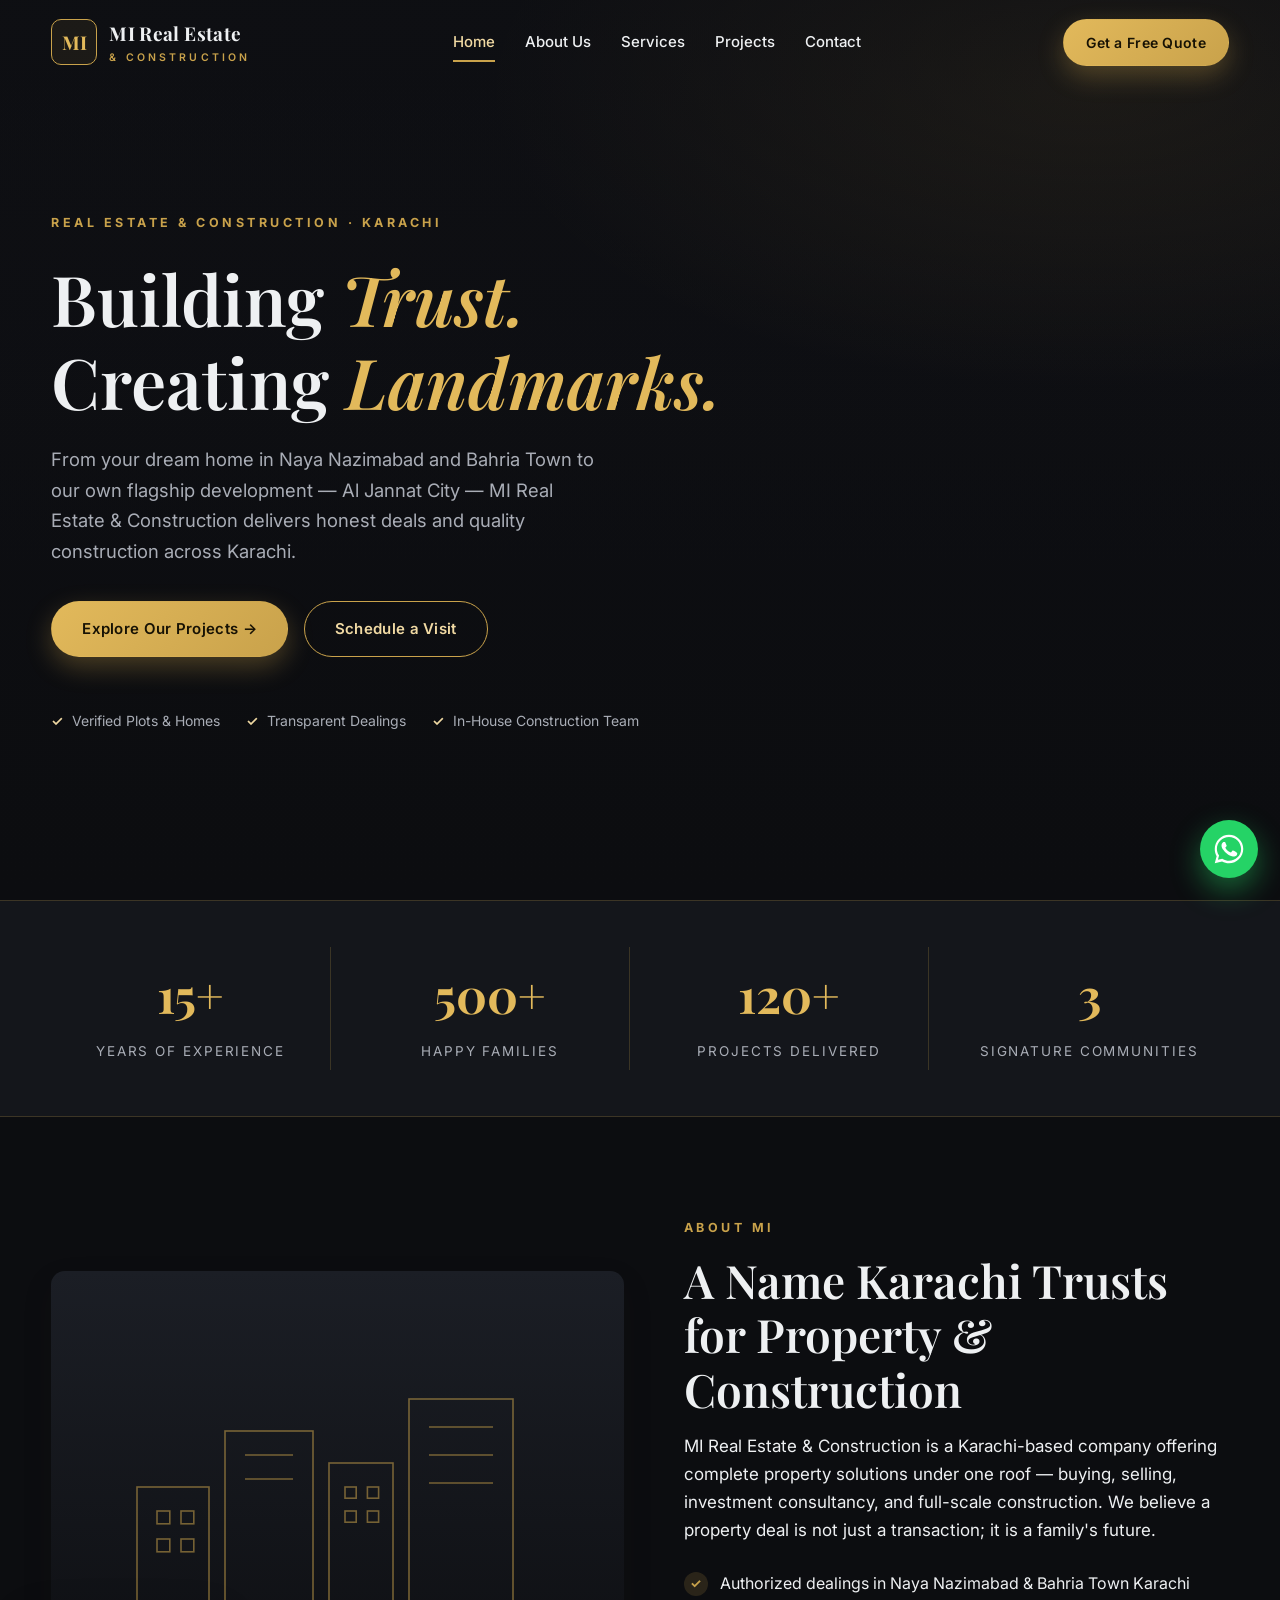
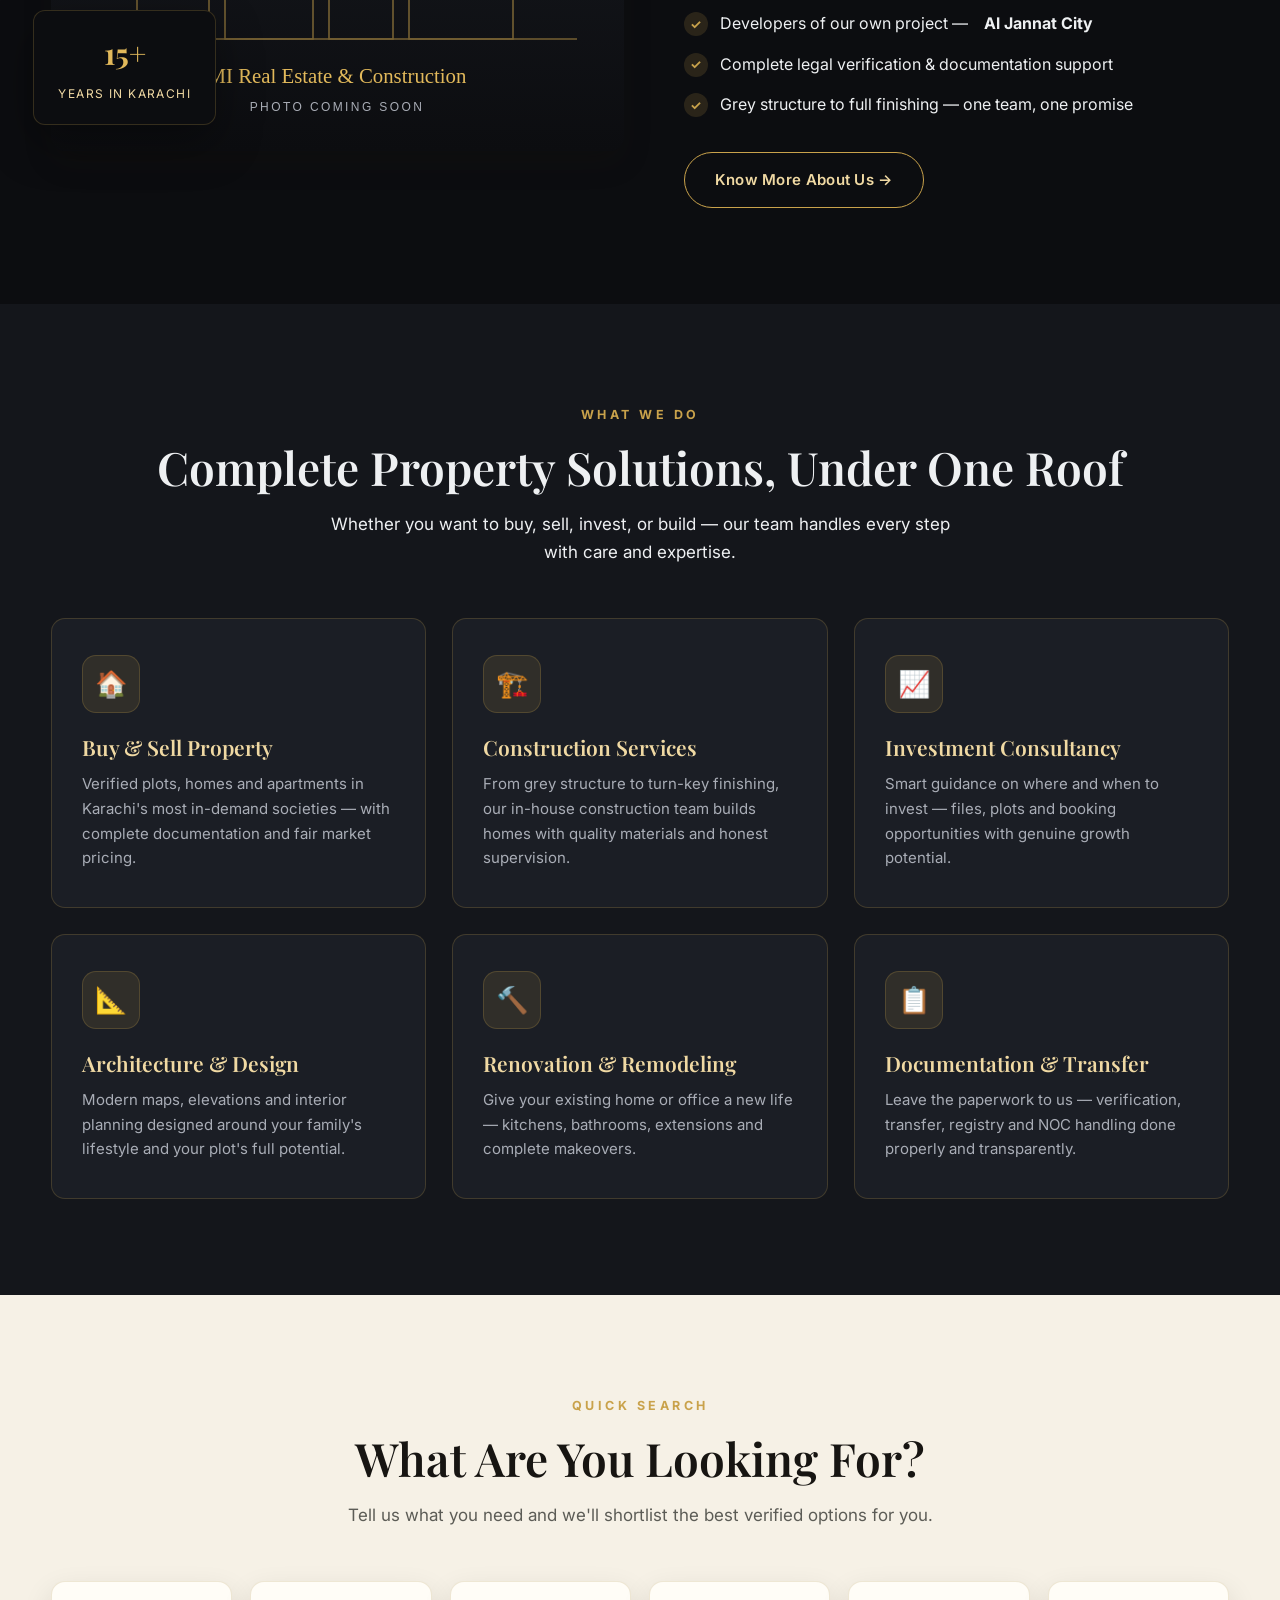
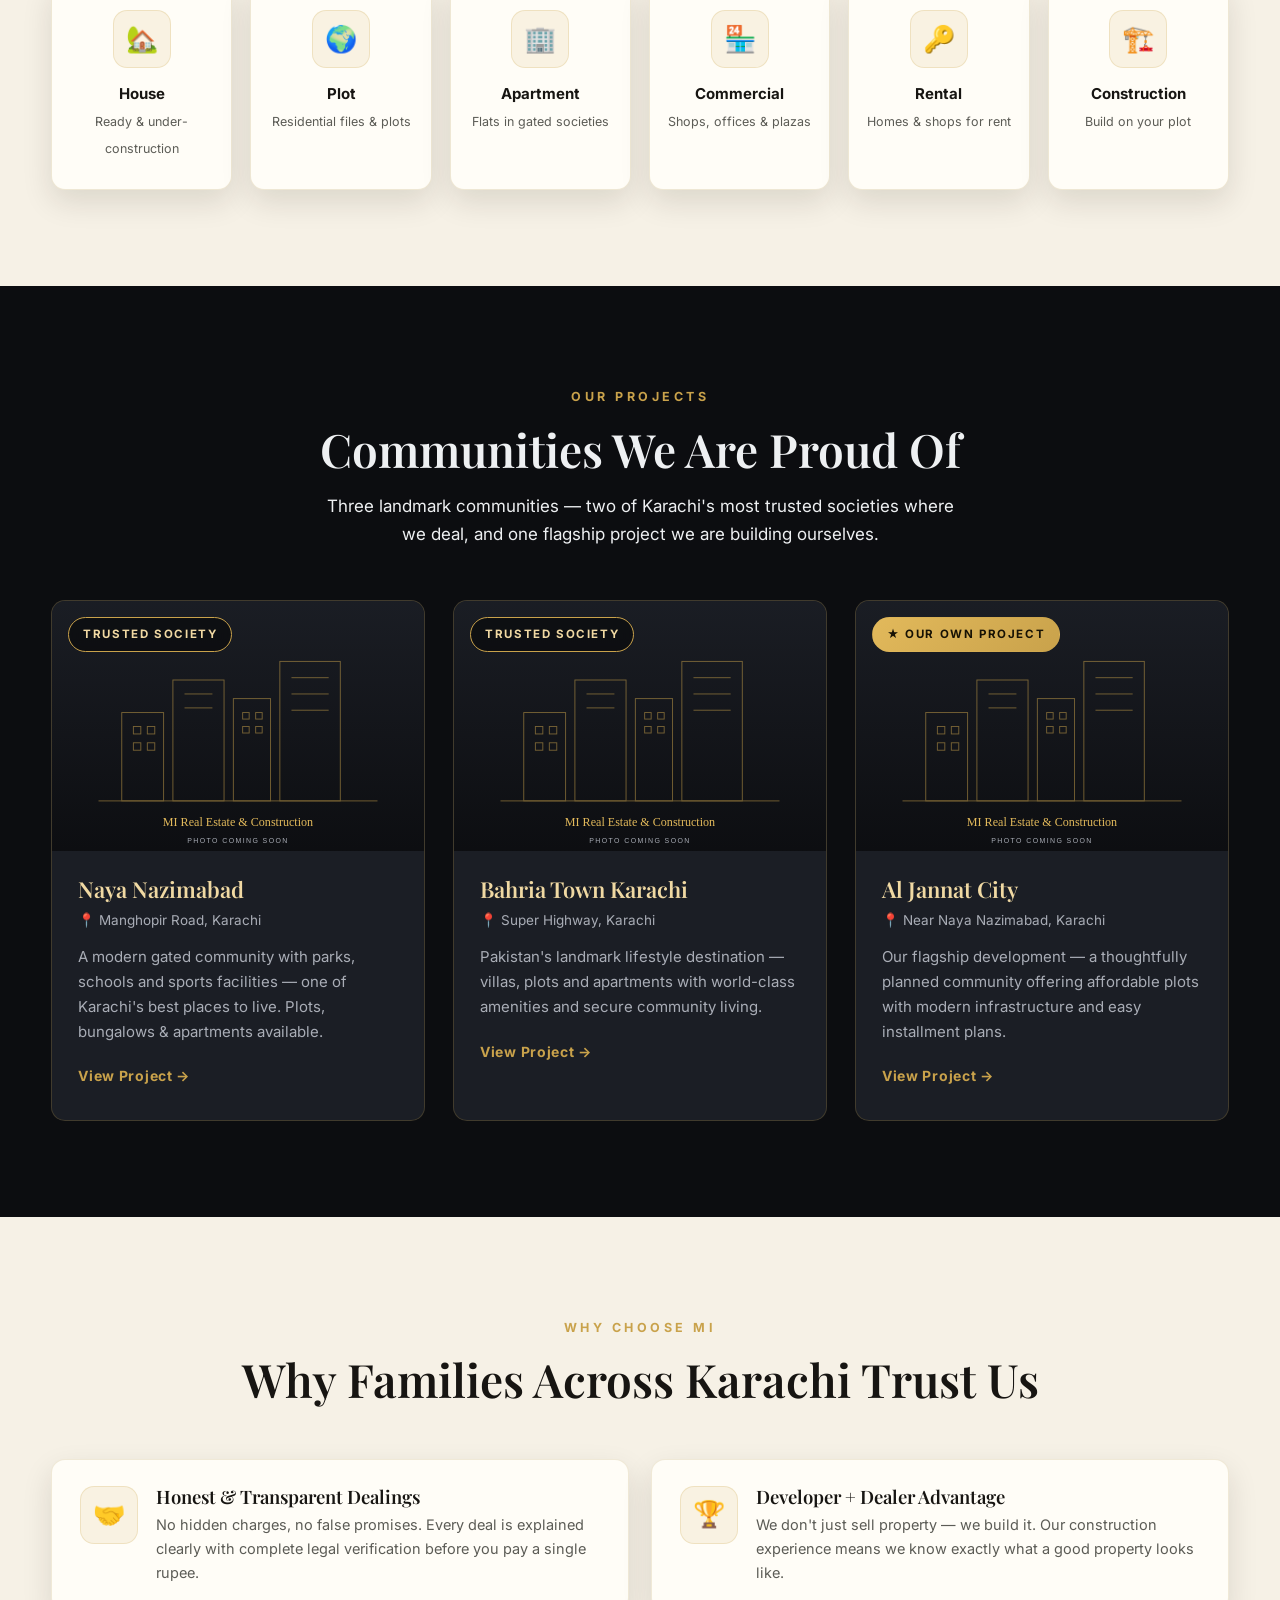
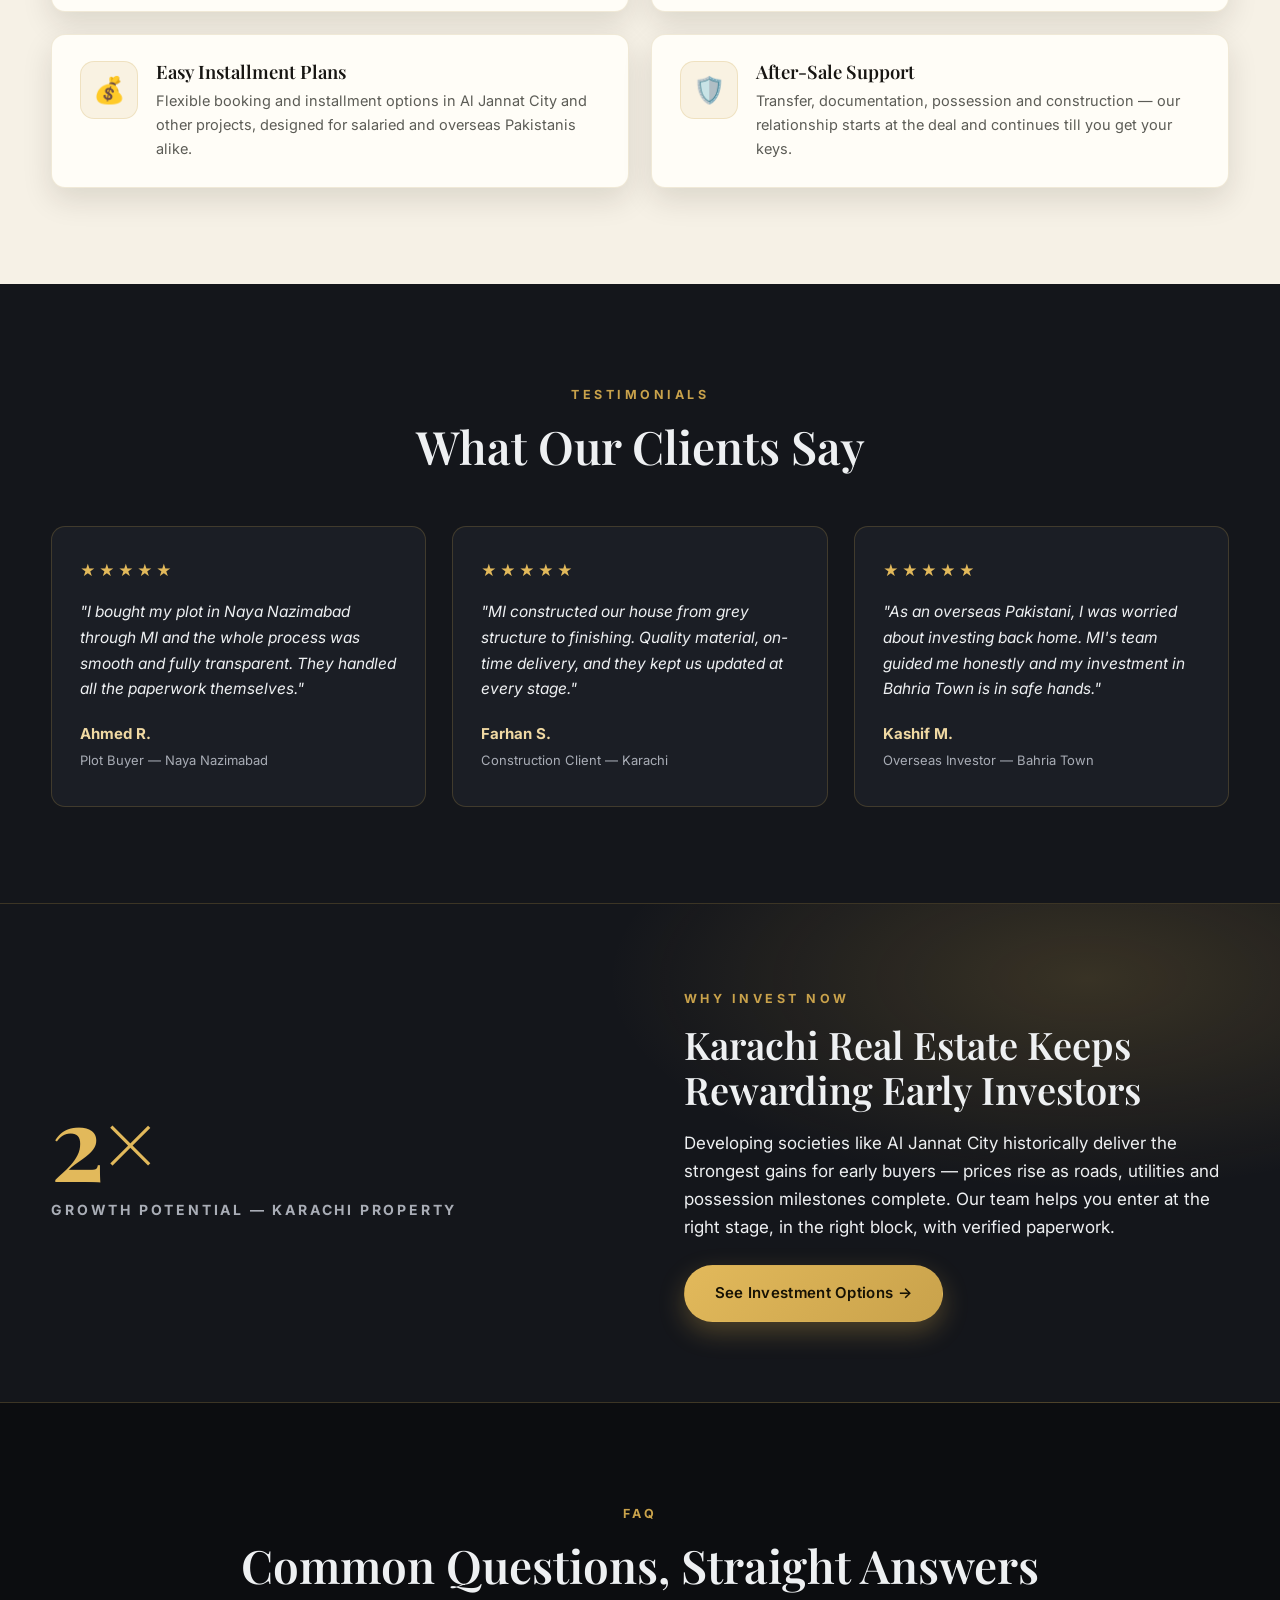
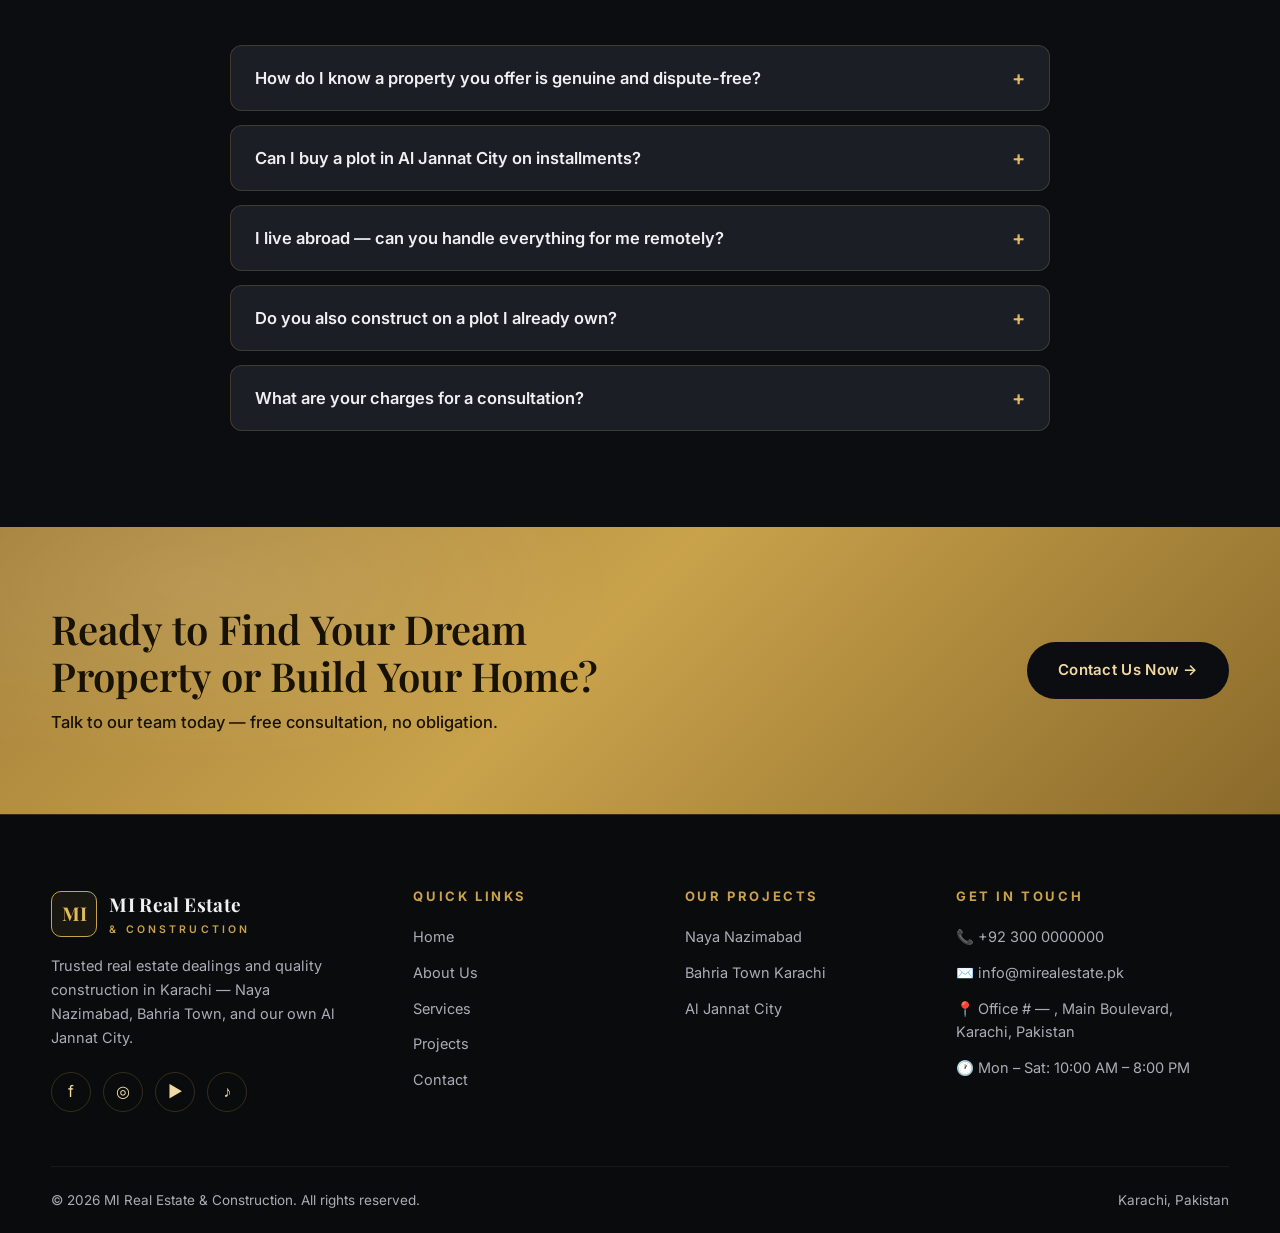
==== commit 3b4d1c49: "Add new sections across all pages Home: property category tiles, market insight band, FAQ accordion." ====
--- a/index.html
+++ b/index.html
@@ -141,6 +141,49 @@
     </div>
   </section>
 
+  <!-- ================= LOOKING FOR ================= -->
+  <section class="section section-light">
+    <div class="container">
+      <div class="section-head center reveal">
+        <span class="kicker">Quick Search</span>
+        <h2 class="section-title">What Are You Looking For?</h2>
+        <p class="section-lead">Tell us what you need and we'll shortlist the best verified options for you.</p>
+      </div>
+      <div class="lookfor-grid">
+        <a href="contact.html" class="look-tile reveal">
+          <div class="service-icon">🏡</div>
+          <b>House</b>
+          <span>Ready &amp; under-construction</span>
+        </a>
+        <a href="contact.html" class="look-tile reveal">
+          <div class="service-icon">🌍</div>
+          <b>Plot</b>
+          <span>Residential files &amp; plots</span>
+        </a>
+        <a href="contact.html" class="look-tile reveal">
+          <div class="service-icon">🏢</div>
+          <b>Apartment</b>
+          <span>Flats in gated societies</span>
+        </a>
+        <a href="contact.html" class="look-tile reveal">
+          <div class="service-icon">🏪</div>
+          <b>Commercial</b>
+          <span>Shops, offices &amp; plazas</span>
+        </a>
+        <a href="contact.html" class="look-tile reveal">
+          <div class="service-icon">🔑</div>
+          <b>Rental</b>
+          <span>Homes &amp; shops for rent</span>
+        </a>
+        <a href="services.html" class="look-tile reveal">
+          <div class="service-icon">🏗️</div>
+          <b>Construction</b>
+          <span>Build on your plot</span>
+        </a>
+      </div>
+    </div>
+  </section>
+
   <!-- ================= PROJECTS ================= -->
   <section class="section section-dark">
     <div class="container">
@@ -181,7 +224,7 @@
           </div>
           <div class="project-body">
             <h3>Al Jannat City</h3>
-            <div class="project-loc">📍 Karachi</div>
+            <div class="project-loc">📍 Near Naya Nazimabad, Karachi</div>
             <p>Our flagship development — a thoughtfully planned community offering affordable plots with modern infrastructure and easy installment plans.</p>
             <a href="projects.html#al-jannat-city" class="project-link">View Project →</a>
           </div>
@@ -252,6 +295,53 @@
           <div class="testi-stars">★★★★★</div>
           <blockquote>"As an overseas Pakistani, I was worried about investing back home. MI's team guided me honestly and my investment in Bahria Town is in safe hands."</blockquote>
           <div class="testi-who"><b>Kashif M.</b><span>Overseas Investor — Bahria Town</span></div>
+        </div>
+      </div>
+    </div>
+  </section>
+
+  <!-- ================= MARKET INSIGHT ================= -->
+  <section class="insight-band">
+    <div class="container split">
+      <div class="reveal">
+        <div class="insight-num">2×<small>Growth Potential — Karachi Property</small></div>
+      </div>
+      <div class="reveal">
+        <span class="kicker">Why Invest Now</span>
+        <h2 class="section-title" style="font-size:clamp(26px,3.4vw,38px);">Karachi Real Estate Keeps Rewarding Early Investors</h2>
+        <p class="section-lead">Developing societies like Al Jannat City historically deliver the strongest gains for early buyers — prices rise as roads, utilities and possession milestones complete. Our team helps you enter at the right stage, in the right block, with verified paperwork.</p>
+        <a href="projects.html" class="btn btn-gold" style="margin-top:24px;">See Investment Options →</a>
+      </div>
+    </div>
+  </section>
+
+  <!-- ================= FAQ ================= -->
+  <section class="section section-dark">
+    <div class="container">
+      <div class="section-head center reveal">
+        <span class="kicker">FAQ</span>
+        <h2 class="section-title">Common Questions, Straight Answers</h2>
+      </div>
+      <div class="faq-list reveal">
+        <div class="faq-item">
+          <button class="faq-q" type="button">How do I know a property you offer is genuine and dispute-free?<span class="faq-arrow">+</span></button>
+          <div class="faq-a"><p>Every property we deal in goes through document verification before we present it to you — ownership record, transfer history and society NOC. We show you the verification proof, and you are welcome to have your own lawyer double-check everything before any payment.</p></div>
+        </div>
+        <div class="faq-item">
+          <button class="faq-q" type="button">Can I buy a plot in Al Jannat City on installments?<span class="faq-arrow">+</span></button>
+          <div class="faq-a"><p>Yes. As the developer of Al Jannat City, we offer easy installment plans with a simple booking amount. Contact us and we will share the current payment plan and available plot sizes.</p></div>
+        </div>
+        <div class="faq-item">
+          <button class="faq-q" type="button">I live abroad — can you handle everything for me remotely?<span class="faq-arrow">+</span></button>
+          <div class="faq-a"><p>Absolutely. A large part of our clients are overseas Pakistanis. We share video site visits, verified documents and step-by-step updates on WhatsApp, and handle transfer formalities through proper power-of-attorney procedures.</p></div>
+        </div>
+        <div class="faq-item">
+          <button class="faq-q" type="button">Do you also construct on a plot I already own?<span class="faq-arrow">+</span></button>
+          <div class="faq-a"><p>Yes. Our in-house construction team builds on your plot anywhere in Karachi — from map design and approvals to grey structure and complete finishing, with transparent material billing and weekly progress photos.</p></div>
+        </div>
+        <div class="faq-item">
+          <button class="faq-q" type="button">What are your charges for a consultation?<span class="faq-arrow">+</span></button>
+          <div class="faq-a"><p>Nothing. Consultation and property shortlisting are completely free — you only pay standard, clearly-explained charges when an actual deal or construction agreement happens.</p></div>
         </div>
       </div>
     </div>
--- a/css/style.css
+++ b/css/style.css
@@ -538,6 +538,115 @@
   background: none; border: none; color: #fff; font-size: 38px; cursor: pointer; line-height: 1;
 }
 
+/* ---------- "Looking for" category tiles ---------- */
+
+.lookfor-grid { display: grid; grid-template-columns: repeat(6, 1fr); gap: 18px; }
+
+.look-tile {
+  background: var(--paper);
+  border: 1px solid rgba(160,130,50,0.18);
+  border-radius: var(--radius);
+  box-shadow: var(--shadow-light);
+  padding: 28px 14px;
+  text-align: center;
+  transition: transform 0.22s ease, border-color 0.22s ease, box-shadow 0.22s ease;
+  display: block;
+}
+.look-tile:hover { transform: translateY(-5px); border-color: var(--gold); box-shadow: var(--shadow); }
+.look-tile .service-icon { margin: 0 auto 14px; }
+.look-tile b { display: block; font-size: 15px; color: #171512; }
+.look-tile span { font-size: 12.5px; color: var(--muted-on-light); }
+
+/* ---------- FAQ accordion ---------- */
+
+.faq-list { max-width: 820px; margin: 0 auto; display: grid; gap: 14px; }
+
+.faq-item {
+  background: var(--coal-2);
+  border: 1px solid var(--line);
+  border-radius: 12px;
+  overflow: hidden;
+  transition: border-color 0.2s ease;
+}
+.faq-item.open { border-color: var(--gold); }
+
+.faq-q {
+  width: 100%;
+  display: flex; justify-content: space-between; align-items: center; gap: 16px;
+  background: none; border: none; cursor: pointer;
+  padding: 20px 24px;
+  font-family: var(--font-body);
+  font-size: 16.5px; font-weight: 600; text-align: left;
+  color: var(--text-on-dark);
+}
+.faq-q .faq-arrow { color: var(--gold-strong); font-size: 20px; transition: transform 0.25s ease; flex: none; }
+.faq-item.open .faq-arrow { transform: rotate(45deg); }
+
+.faq-a { max-height: 0; overflow: hidden; transition: max-height 0.3s ease; }
+.faq-a p { padding: 0 24px 22px; font-size: 15px; color: var(--muted-on-dark); }
+
+.section-light .faq-item { background: var(--paper); border-color: rgba(160,130,50,0.2); box-shadow: var(--shadow-light); }
+.section-light .faq-q { color: #171512; }
+.section-light .faq-a p { color: var(--muted-on-light); }
+
+/* ---------- Comparison table ---------- */
+
+.table-scroll { overflow-x: auto; border: 1px solid var(--line); border-radius: var(--radius); }
+
+.compare-table { width: 100%; min-width: 720px; border-collapse: collapse; background: var(--coal-2); }
+.compare-table th, .compare-table td { padding: 18px 20px; text-align: left; font-size: 14.5px; border-bottom: 1px solid rgba(255,255,255,0.06); }
+.compare-table thead th {
+  background: rgba(201,162,75,0.1);
+  font-family: var(--font-head); font-size: 17px; color: var(--gold-soft);
+  border-bottom: 1px solid var(--line);
+}
+.compare-table tbody th { color: var(--gold); font-weight: 600; font-size: 13px; letter-spacing: 0.08em; text-transform: uppercase; white-space: nowrap; }
+.compare-table td { color: var(--muted-on-dark); }
+.compare-table .col-own { background: rgba(201,162,75,0.06); }
+.compare-table tr:last-child th, .compare-table tr:last-child td { border-bottom: none; }
+
+/* ---------- Area chips ---------- */
+
+.chips-row { display: flex; flex-wrap: wrap; gap: 12px; justify-content: center; }
+.chip {
+  padding: 11px 22px;
+  border-radius: 999px;
+  border: 1px solid var(--line);
+  background: var(--coal-2);
+  color: var(--gold-soft);
+  font-size: 14px; font-weight: 500;
+}
+.section-light .chip { background: var(--paper); color: #4a4437; border-color: rgba(160,130,50,0.25); box-shadow: var(--shadow-light); }
+
+/* ---------- Package cards ---------- */
+
+.pkg-card { position: relative; display: flex; flex-direction: column; }
+.pkg-card .pkg-tag {
+  position: absolute; top: -14px; left: 50%; transform: translateX(-50%);
+  background: linear-gradient(135deg, var(--gold-strong), var(--gold));
+  color: #171204; font-size: 11.5px; font-weight: 700; letter-spacing: 0.12em; text-transform: uppercase;
+  padding: 7px 18px; border-radius: 999px; white-space: nowrap;
+}
+.pkg-card ul { margin: 18px 0 26px; display: grid; gap: 10px; }
+.pkg-card ul li { font-size: 14.5px; color: var(--muted-on-dark); display: flex; gap: 10px; }
+.pkg-card ul li::before { content: "✓"; color: var(--gold); font-weight: 700; }
+.section-light .pkg-card ul li { color: var(--muted-on-light); }
+.pkg-card .btn { margin-top: auto; justify-content: center; }
+
+/* ---------- Highlight band ---------- */
+
+.insight-band {
+  background:
+    radial-gradient(800px 350px at 85% 15%, rgba(201,162,75,0.2), transparent 60%),
+    var(--coal);
+  border-top: 1px solid var(--line);
+  border-bottom: 1px solid var(--line);
+  padding: 80px 0;
+}
+.insight-band .split { align-items: center; }
+.insight-num { font-family: var(--font-head); font-size: clamp(60px, 8vw, 110px); font-weight: 700; color: var(--gold-strong); line-height: 1; }
+.insight-num small { display: block; font-family: var(--font-body); font-size: 14px; letter-spacing: 0.2em; text-transform: uppercase; color: var(--muted-on-dark); margin-top: 12px; }
+
 /* ---------- Reveal animation ---------- */
 
 .reveal { opacity: 0; transform: translateY(26px); transition: opacity 0.7s ease, transform 0.7s ease; }
@@ -547,6 +656,7 @@
 
 @media (max-width: 1000px) {
   .cards-grid, .projects-grid, .testi-grid { grid-template-columns: repeat(2, 1fr); }
+  .lookfor-grid { grid-template-columns: repeat(3, 1fr); }
   .steps-grid { grid-template-columns: repeat(2, 1fr); }
   .split, .contact-grid, .project-detail { grid-template-columns: 1fr; }
   .project-detail.flip .pd-media { order: 0; }
@@ -569,6 +679,7 @@
   .nav-toggle { display: block; }
   .nav-cta { display: none; }
   .cards-grid, .projects-grid, .testi-grid, .why-grid, .form-grid, .steps-grid { grid-template-columns: 1fr; }
+  .lookfor-grid { grid-template-columns: repeat(2, 1fr); }
   .form-grid .full { grid-column: auto; }
   .section { padding: 72px 0; }
   .hero { padding-top: 130px; }
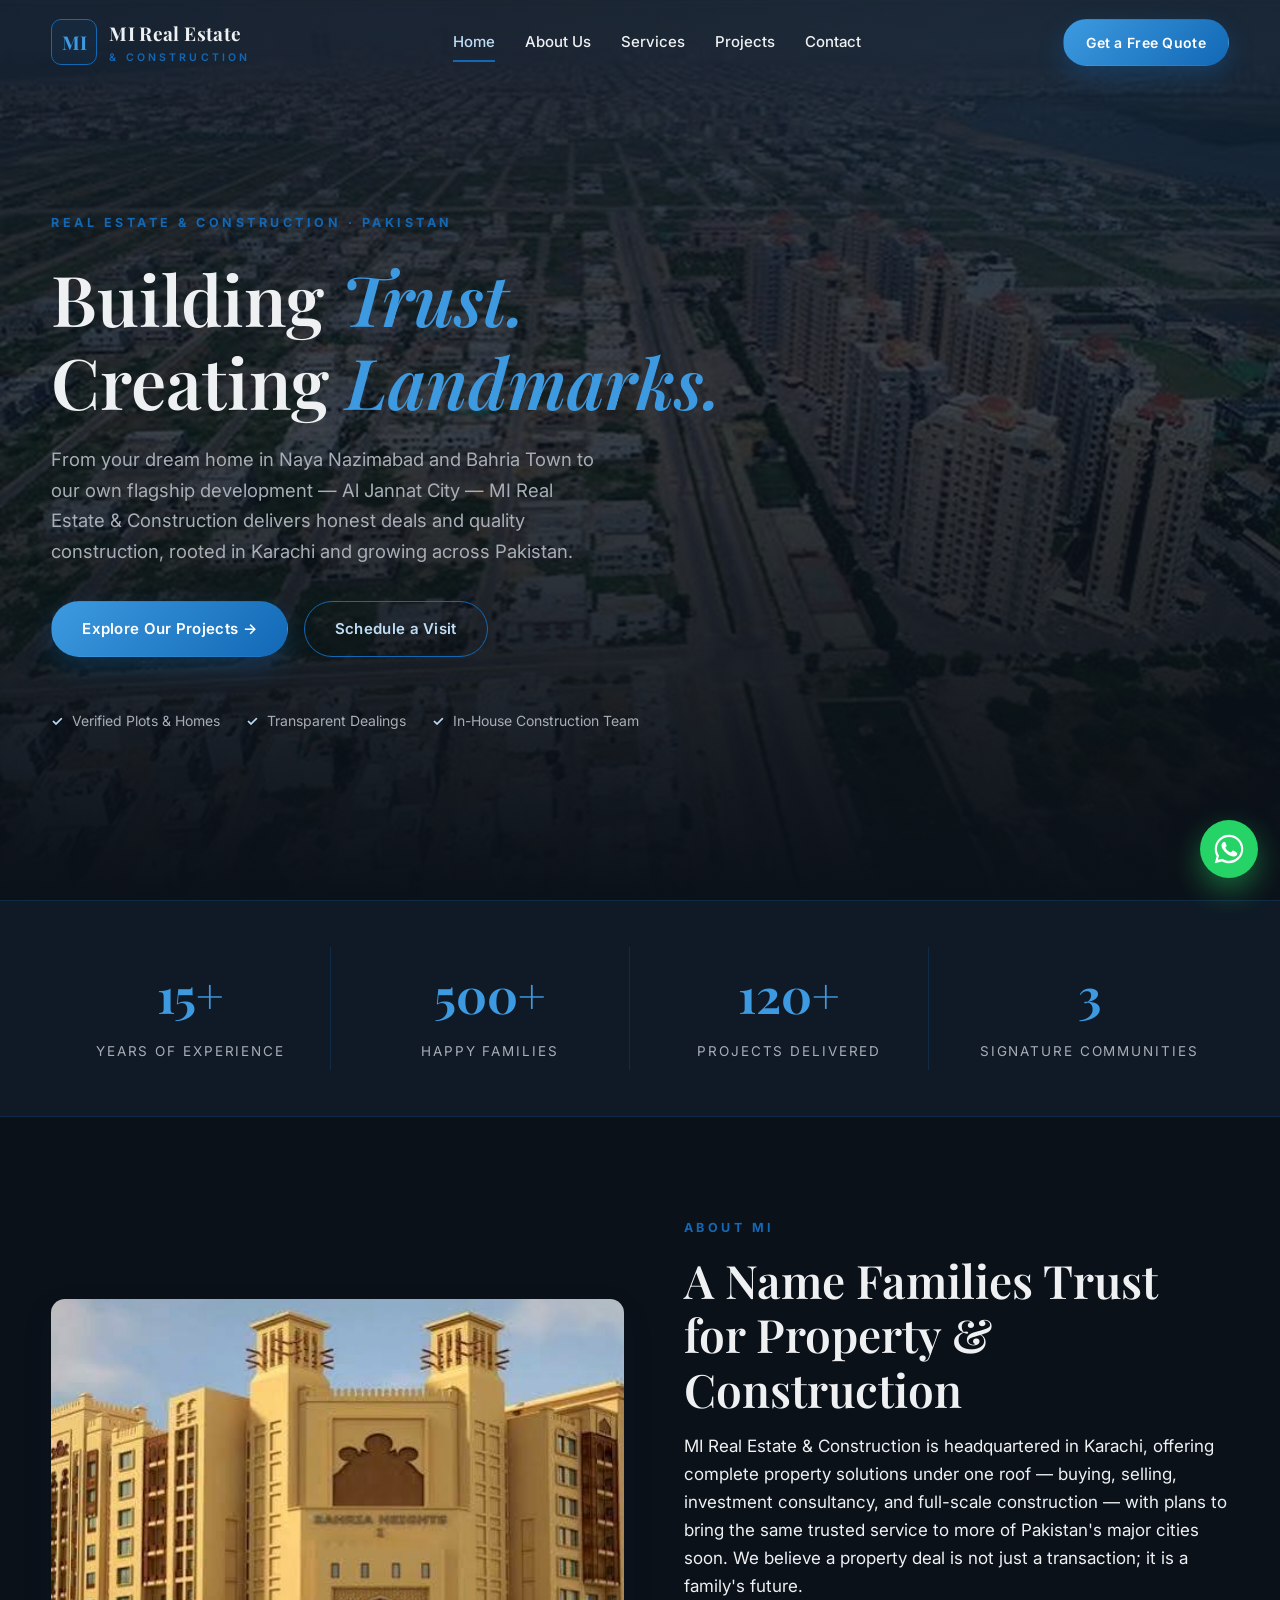
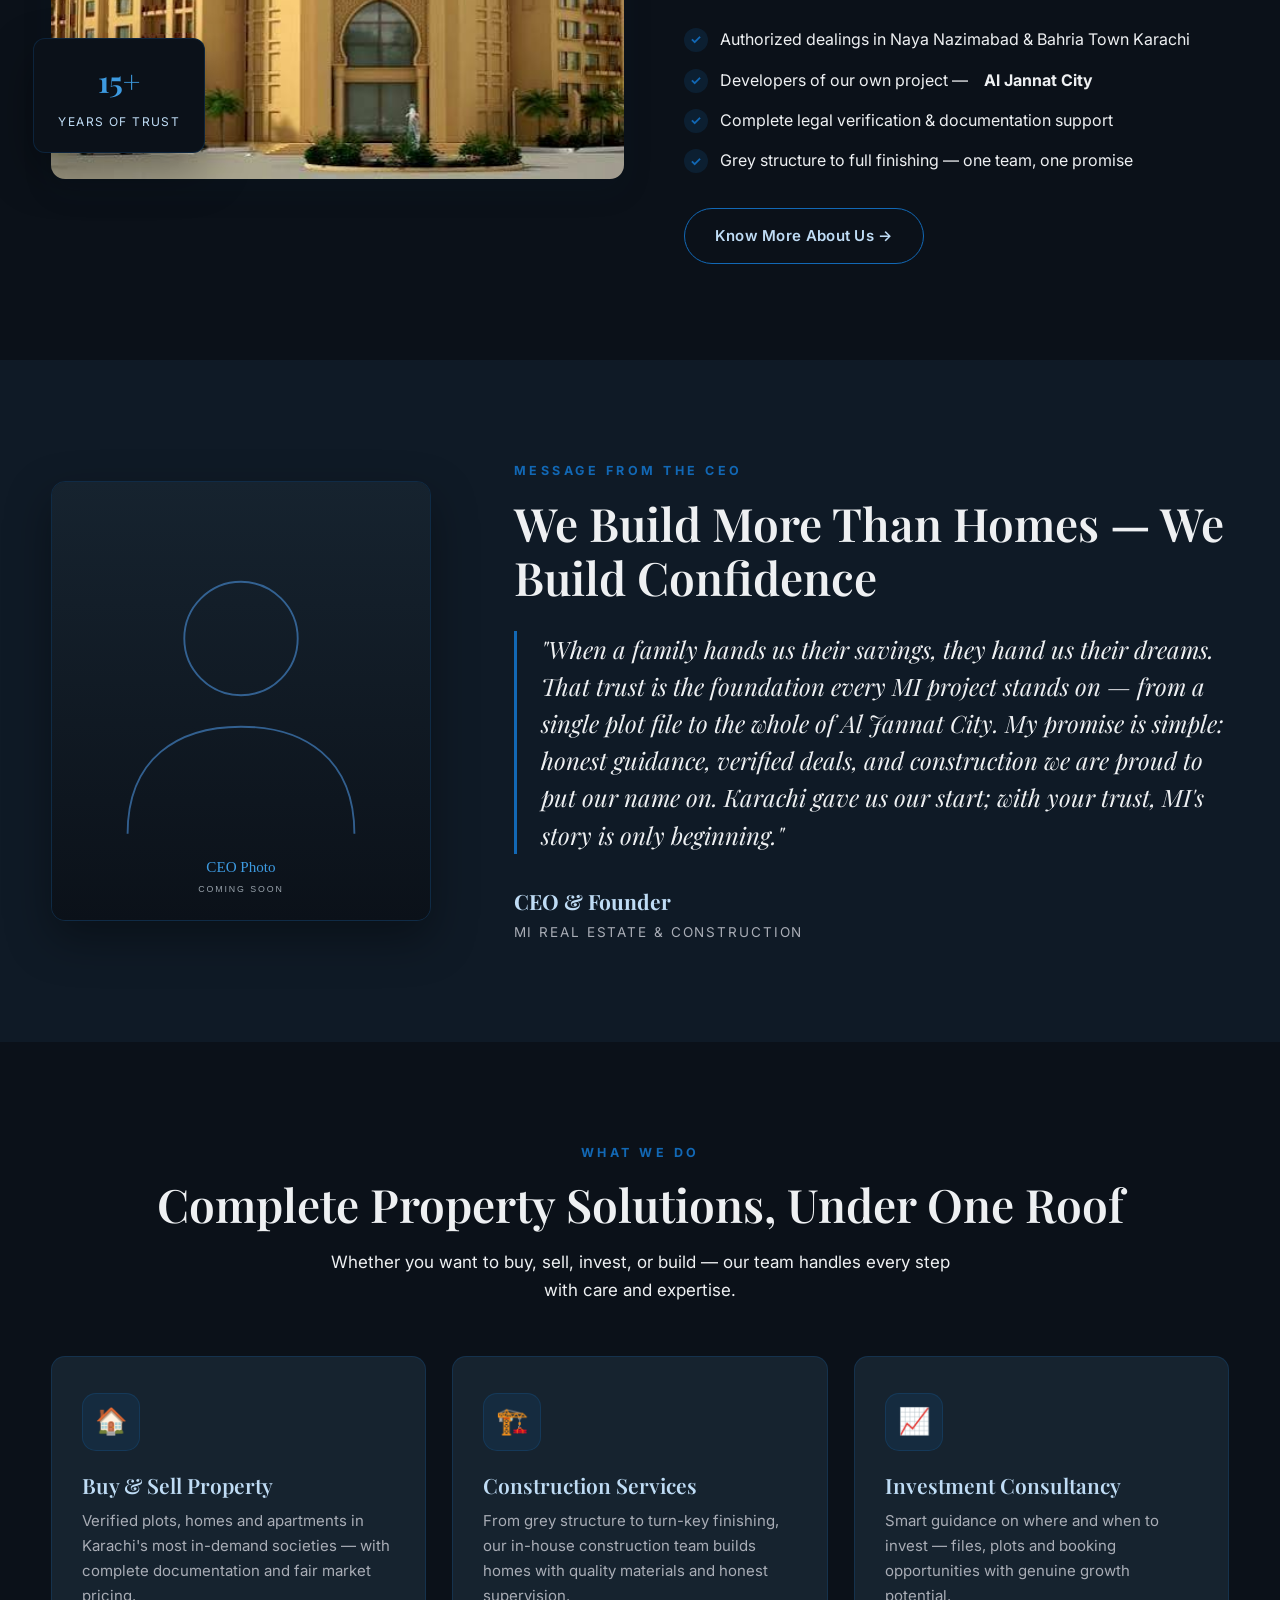
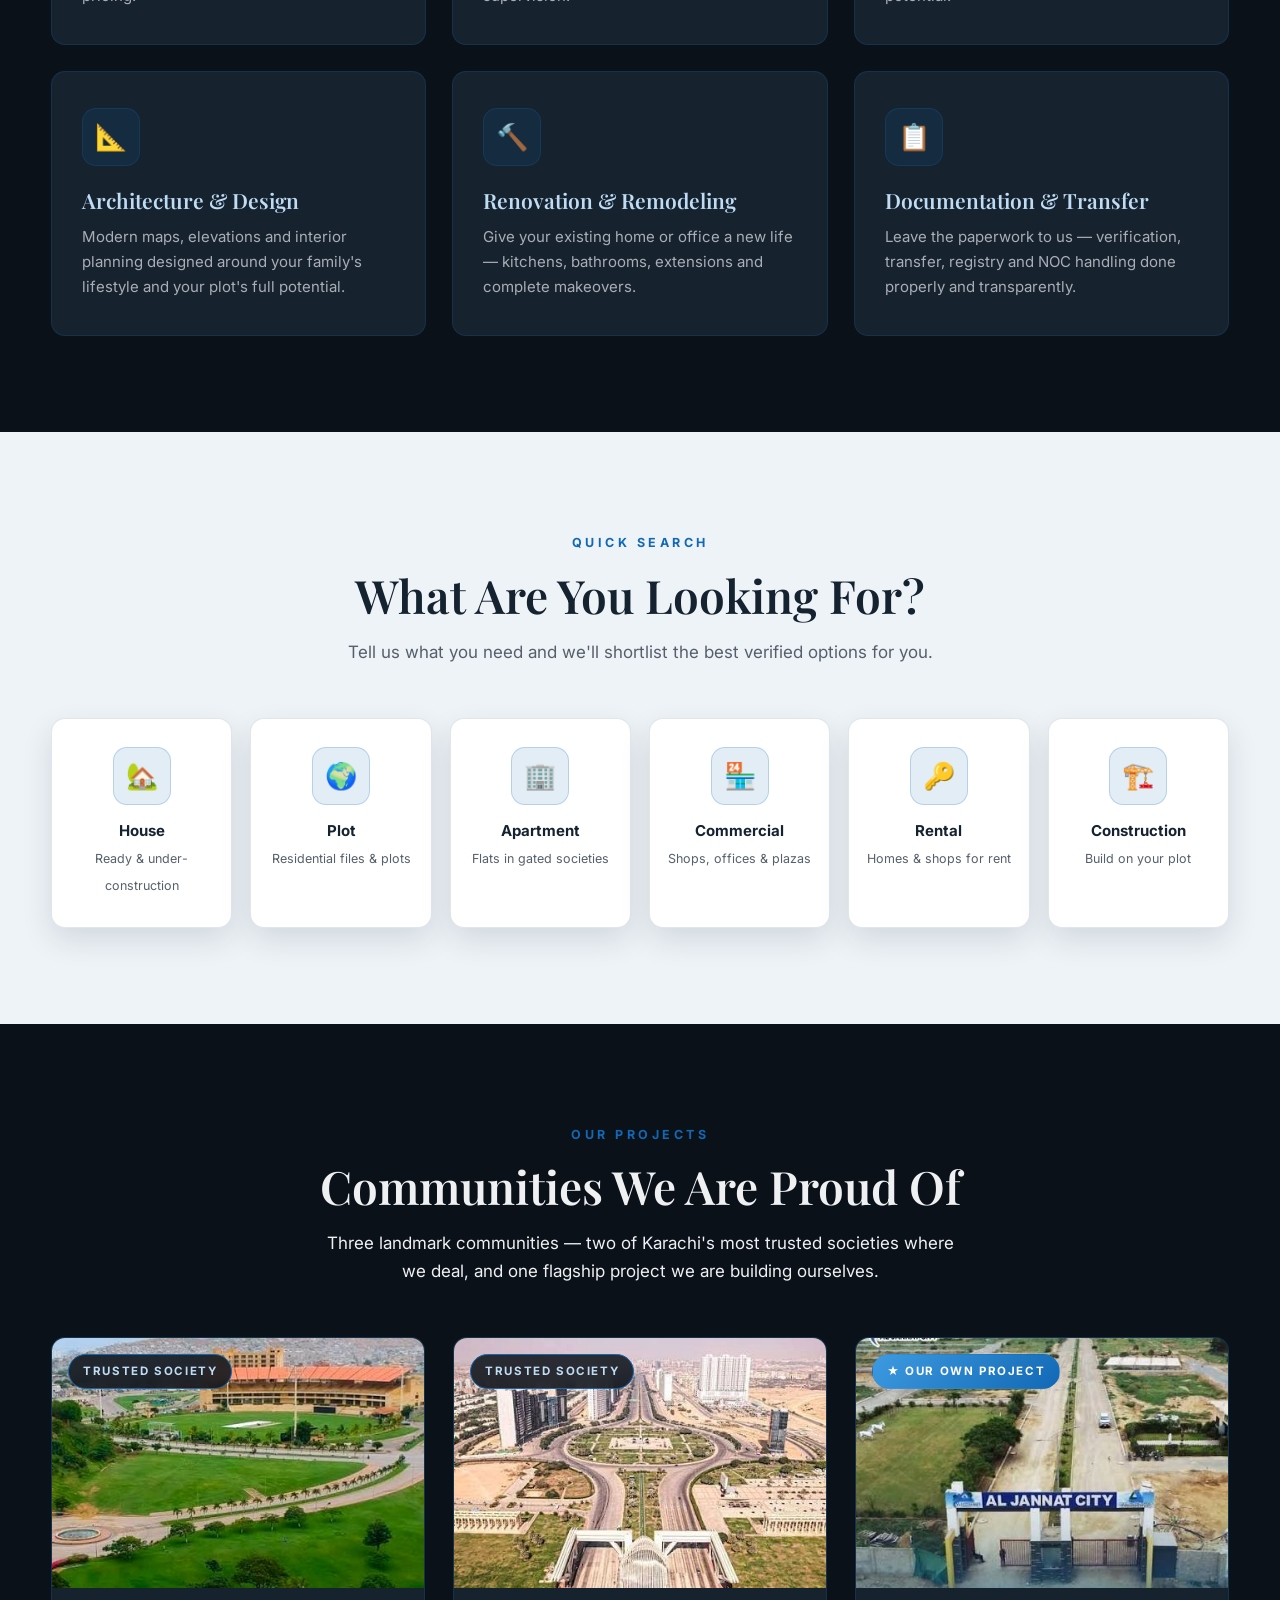
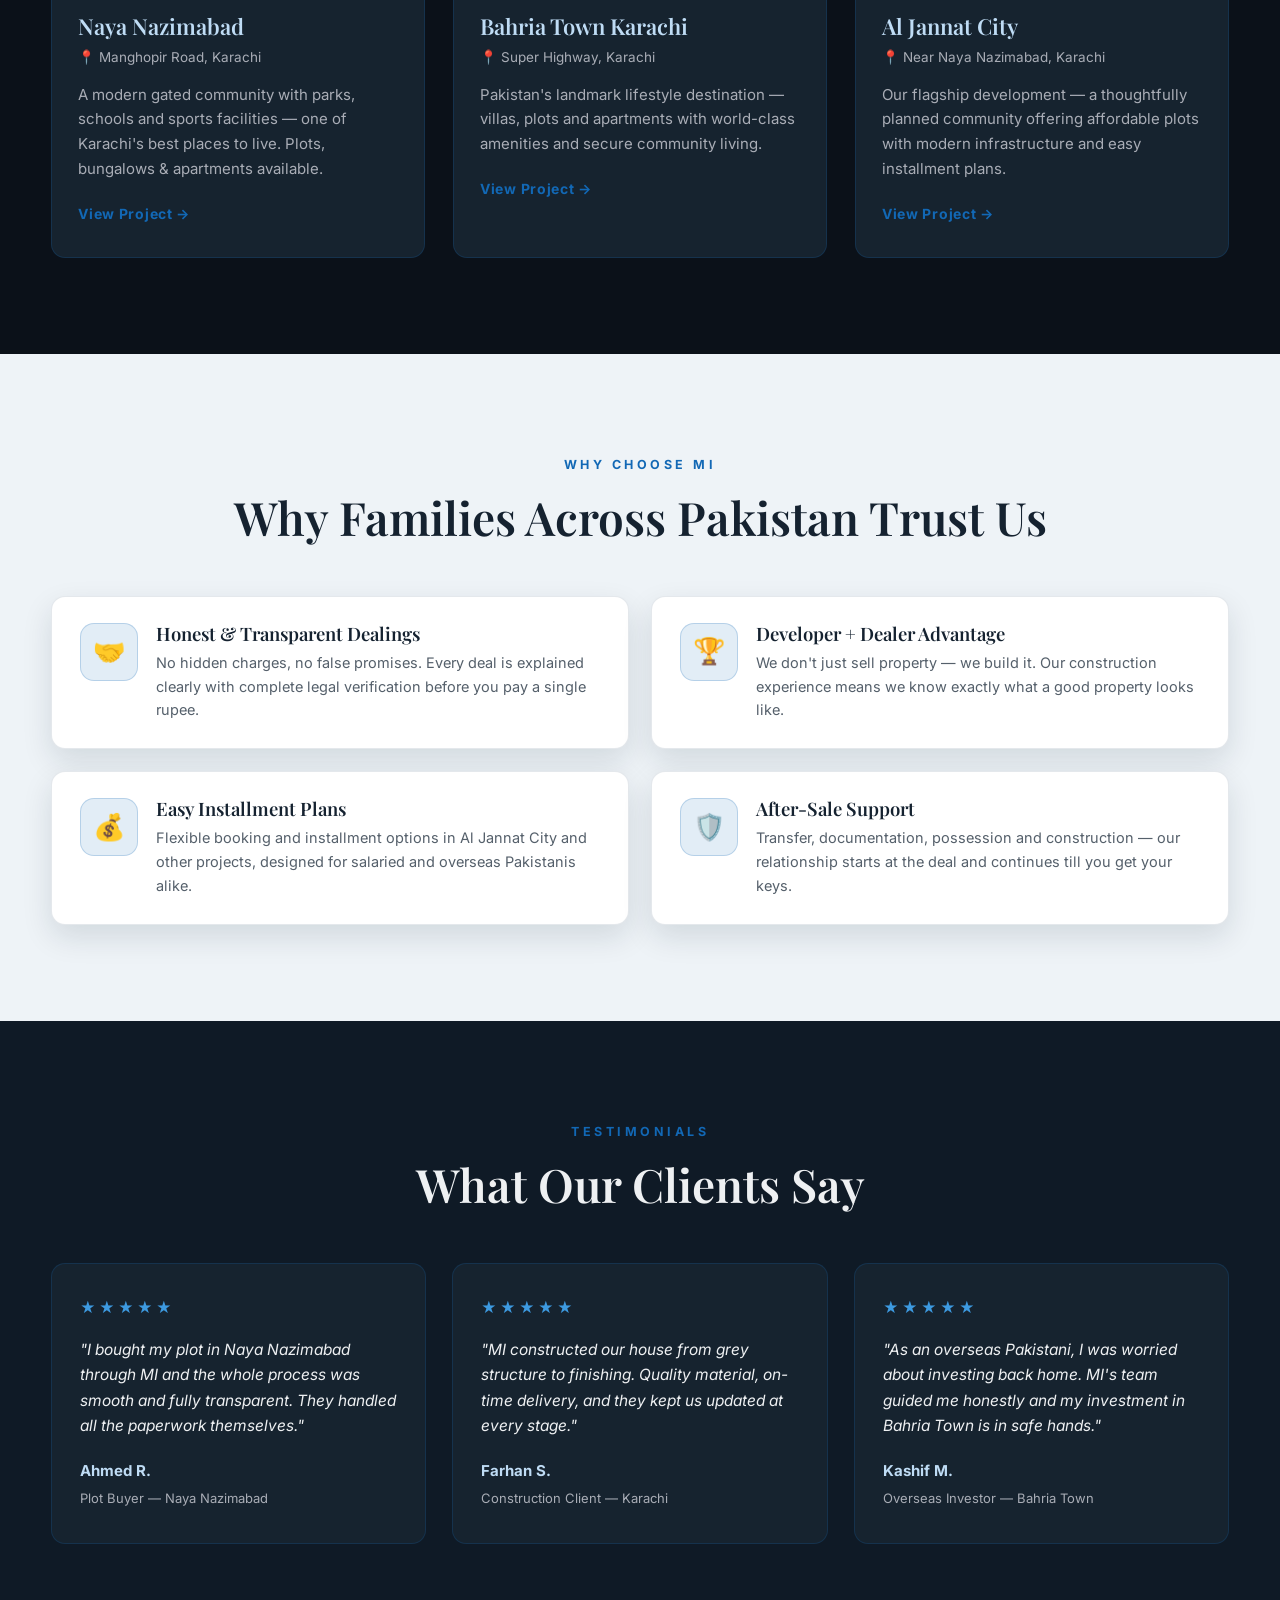
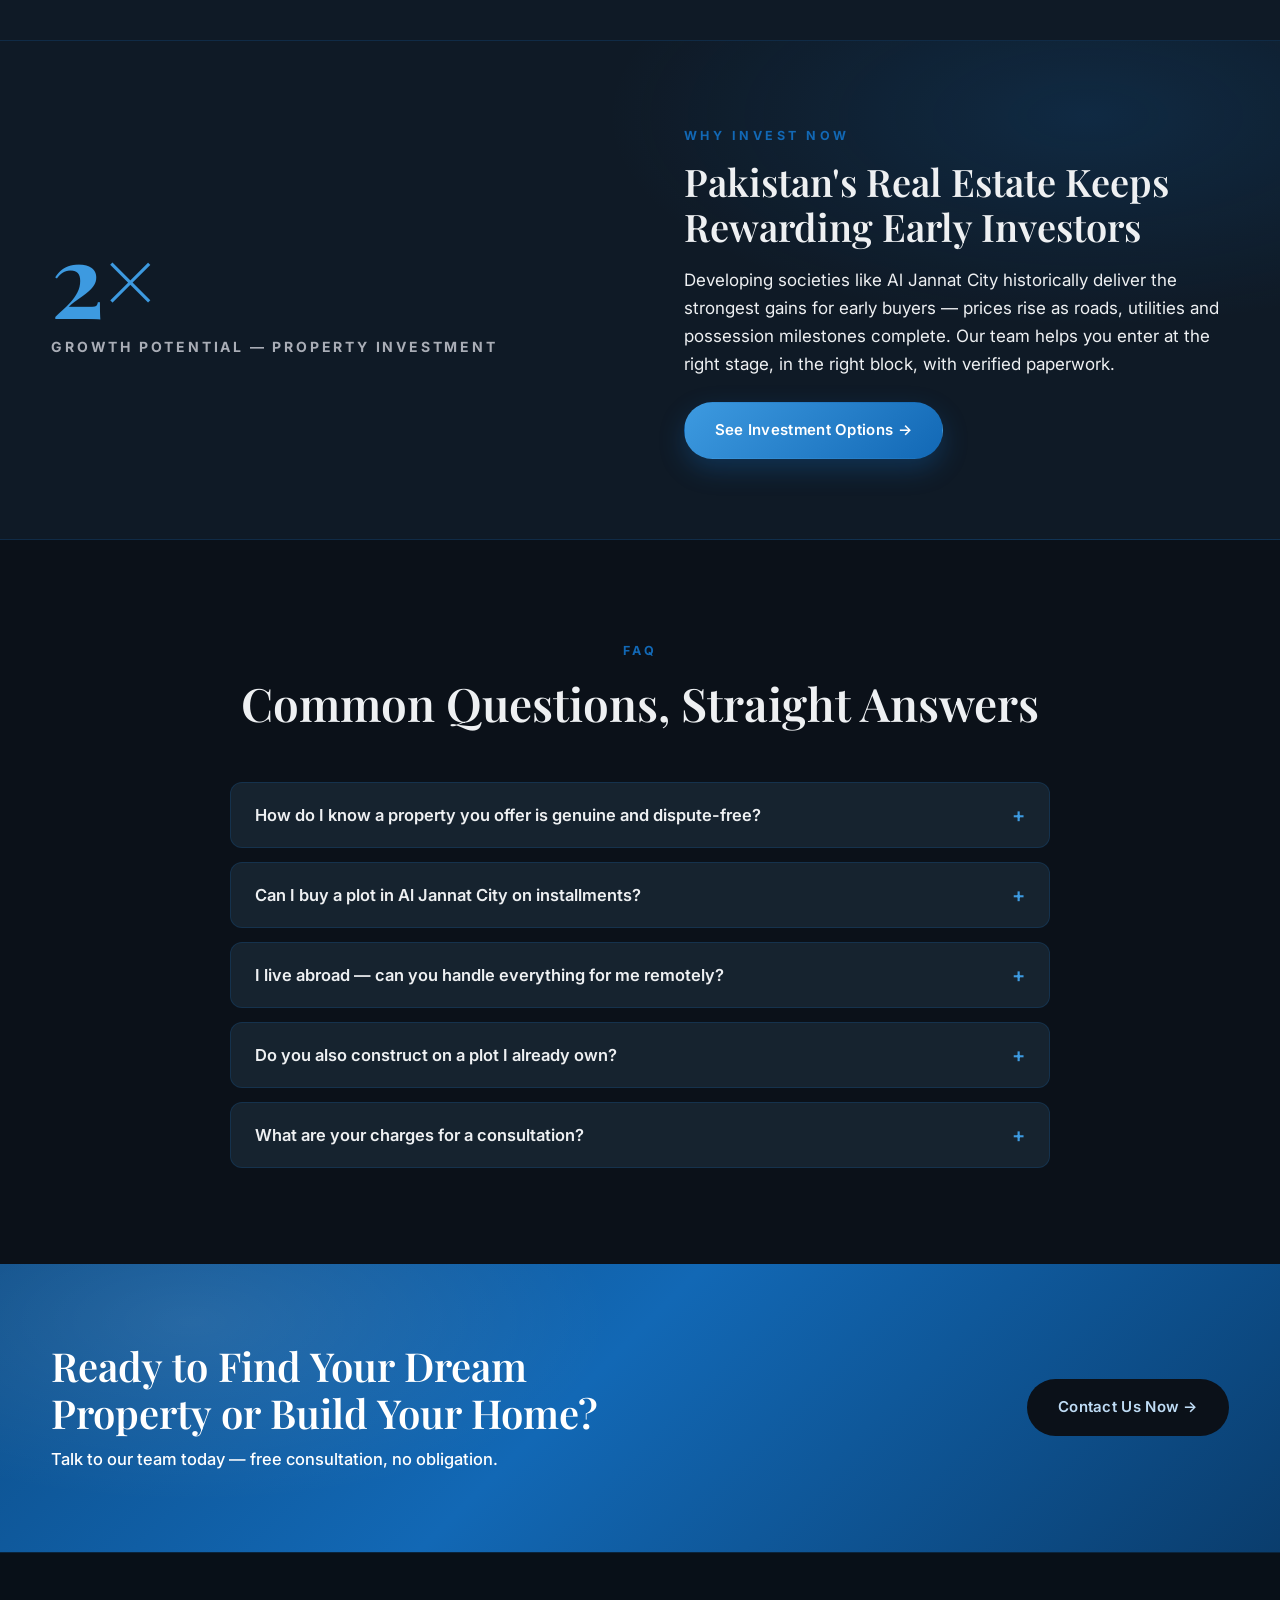
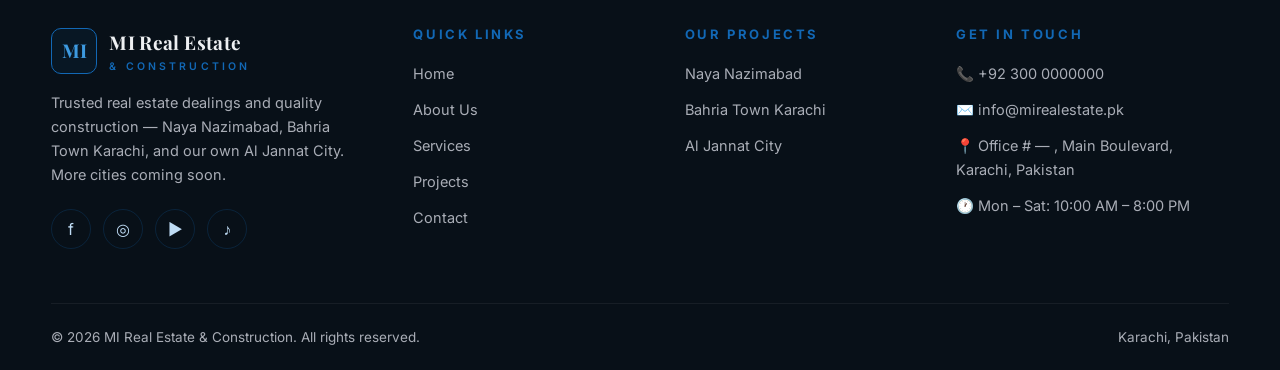
==== commit 1352baa7: "Rebrand to company blue/grey palette, add CEO section, broaden city perspective Replace the gold/dar" ====
--- a/index.html
+++ b/index.html
@@ -37,9 +37,9 @@
     <div class="hero-photo"></div>
     <div class="container">
       <div class="hero-inner">
-        <span class="kicker">Real Estate &amp; Construction · Karachi</span>
+        <span class="kicker">Real Estate &amp; Construction · Pakistan</span>
         <h1>Building <em>Trust.</em><br>Creating <em>Landmarks.</em></h1>
-        <p>From your dream home in Naya Nazimabad and Bahria Town to our own flagship development — Al Jannat City — MI Real Estate &amp; Construction delivers honest deals and quality construction across Karachi.</p>
+        <p>From your dream home in Naya Nazimabad and Bahria Town to our own flagship development — Al Jannat City — MI Real Estate &amp; Construction delivers honest deals and quality construction, rooted in Karachi and growing across Pakistan.</p>
         <div class="hero-actions">
           <a href="projects.html" class="btn btn-gold">Explore Our Projects →</a>
           <a href="contact.html" class="btn btn-ghost">Schedule a Visit</a>
@@ -81,12 +81,12 @@
       <div class="split-media reveal">
         <img src="images/about.jpg" alt="MI Real Estate & Construction — our work in Karachi" data-fallback>
         <span class="media-frame"></span>
-        <div class="experience-chip"><b>15+</b><span>Years in Karachi</span></div>
+        <div class="experience-chip"><b>15+</b><span>Years of Trust</span></div>
       </div>
       <div class="reveal">
         <span class="kicker">About MI</span>
-        <h2 class="section-title">A Name Karachi Trusts for Property &amp; Construction</h2>
-        <p class="section-lead">MI Real Estate &amp; Construction is a Karachi-based company offering complete property solutions under one roof — buying, selling, investment consultancy, and full-scale construction. We believe a property deal is not just a transaction; it is a family's future.</p>
+        <h2 class="section-title">A Name Families Trust for Property &amp; Construction</h2>
+        <p class="section-lead">MI Real Estate &amp; Construction is headquartered in Karachi, offering complete property solutions under one roof — buying, selling, investment consultancy, and full-scale construction — with plans to bring the same trusted service to more of Pakistan's major cities soon. We believe a property deal is not just a transaction; it is a family's future.</p>
         <ul class="checklist">
           <li><span class="tick">✓</span> Authorized dealings in Naya Nazimabad &amp; Bahria Town Karachi</li>
           <li><span class="tick">✓</span> Developers of our own project — <b>&nbsp;Al Jannat City</b></li>
@@ -98,8 +98,27 @@
     </div>
   </section>
 
+  <!-- ================= CEO MESSAGE ================= -->
+  <section class="section section-coal">
+    <div class="container ceo-split">
+      <div class="ceo-photo-wrap reveal">
+        <img src="images/ceo.jpg" alt="CEO &amp; Founder — MI Real Estate &amp; Construction" data-fallback="images/ceo-placeholder.svg">
+      </div>
+      <div class="reveal">
+        <span class="kicker">Message from the CEO</span>
+        <h2 class="section-title">We Build More Than Homes — We Build Confidence</h2>
+        <blockquote class="ceo-quote">"When a family hands us their savings, they hand us their dreams. That trust is the foundation every MI project stands on — from a single plot file to the whole of Al Jannat City. My promise is simple: honest guidance, verified deals, and construction we are proud to put our name on. Karachi gave us our start; with your trust, MI's story is only beginning."</blockquote>
+        <div class="ceo-who">
+          <!-- ★ Put the CEO's name on the next line (replace the text between <b> and </b>) -->
+          <b>CEO &amp; Founder</b>
+          <span>MI Real Estate &amp; Construction</span>
+        </div>
+      </div>
+    </div>
+  </section>
+
   <!-- ================= SERVICES ================= -->
-  <section class="section section-coal">
+  <section class="section section-dark">
     <div class="container">
       <div class="section-head center reveal">
         <span class="kicker">What We Do</span>
@@ -238,7 +257,7 @@
     <div class="container">
       <div class="section-head center reveal">
         <span class="kicker">Why Choose MI</span>
-        <h2 class="section-title">Why Families Across Karachi Trust Us</h2>
+        <h2 class="section-title">Why Families Across Pakistan Trust Us</h2>
       </div>
       <div class="why-grid">
         <div class="why-item reveal">
@@ -304,11 +323,11 @@
   <section class="insight-band">
     <div class="container split">
       <div class="reveal">
-        <div class="insight-num">2×<small>Growth Potential — Karachi Property</small></div>
+        <div class="insight-num">2×<small>Growth Potential — Property Investment</small></div>
       </div>
       <div class="reveal">
         <span class="kicker">Why Invest Now</span>
-        <h2 class="section-title" style="font-size:clamp(26px,3.4vw,38px);">Karachi Real Estate Keeps Rewarding Early Investors</h2>
+        <h2 class="section-title" style="font-size:clamp(26px,3.4vw,38px);">Pakistan's Real Estate Keeps Rewarding Early Investors</h2>
         <p class="section-lead">Developing societies like Al Jannat City historically deliver the strongest gains for early buyers — prices rise as roads, utilities and possession milestones complete. Our team helps you enter at the right stage, in the right block, with verified paperwork.</p>
         <a href="projects.html" class="btn btn-gold" style="margin-top:24px;">See Investment Options →</a>
       </div>
@@ -367,7 +386,7 @@
             <span class="brand-mark">MI</span>
             <span class="brand-name">MI Real Estate<small>&amp; Construction</small></span>
           </a>
-          <p>Trusted real estate dealings and quality construction in Karachi — Naya Nazimabad, Bahria Town, and our own Al Jannat City.</p>
+          <p>Trusted real estate dealings and quality construction — Naya Nazimabad, Bahria Town Karachi, and our own Al Jannat City. More cities coming soon.</p>
           <div class="social-row">
             <a class="js-facebook" href="#" aria-label="Facebook">f</a>
             <a class="js-instagram" href="#" aria-label="Instagram">◎</a>
--- a/css/style.css
+++ b/css/style.css
@@ -4,22 +4,22 @@
    ============================================================ */
 
 :root {
-  --ink: #0c0d10;          /* near-black background */
-  --coal: #14161b;         /* dark section background */
-  --coal-2: #1b1e25;       /* dark card background */
-  --line: rgba(201, 162, 75, 0.22);
-  --gold: #c9a24b;
-  --gold-strong: #e2b95b;
-  --gold-soft: #f0d9a3;
-  --cream: #f6f1e6;
-  --paper: #fffdf7;
+  --ink: #0b1119;          /* near-black background */
+  --coal: #0f1a26;         /* dark section background */
+  --coal-2: #16232f;       /* dark card background */
+  --line: rgba(18, 104, 181, 0.22);
+  --gold: #1268b5;
+  --gold-strong: #3d9ae0;
+  --gold-soft: #bfdcf5;
+  --cream: #eef3f7;
+  --paper: #ffffff;
   --text-on-dark: #eef0f2;
   --muted-on-dark: #a9adb6;
   --text-on-light: #1c1c1c;
-  --muted-on-light: #5c5c56;
+  --muted-on-light: #55606b;
   --radius: 14px;
   --shadow: 0 18px 45px rgba(0, 0, 0, 0.35);
-  --shadow-light: 0 12px 30px rgba(30, 25, 5, 0.12);
+  --shadow-light: 0 12px 30px rgba(10, 30, 50, 0.12);
   --container: 1180px;
   --font-head: "Playfair Display", Georgia, "Times New Roman", serif;
   --font-body: "Inter", -apple-system, "Segoe UI", Roboto, Arial, sans-serif;
@@ -90,13 +90,13 @@
 
 .btn-gold {
   background: linear-gradient(135deg, var(--gold-strong), var(--gold));
-  color: #171204;
-  box-shadow: 0 10px 26px rgba(201, 162, 75, 0.32);
-}
-.btn-gold:hover { transform: translateY(-2px); box-shadow: 0 16px 34px rgba(201, 162, 75, 0.45); }
+  color: #ffffff;
+  box-shadow: 0 10px 26px rgba(18, 104, 181, 0.32);
+}
+.btn-gold:hover { transform: translateY(-2px); box-shadow: 0 16px 34px rgba(18, 104, 181, 0.45); }
 
 .btn-ghost { border-color: var(--gold); color: var(--gold-soft); background: transparent; }
-.btn-ghost:hover { background: rgba(201, 162, 75, 0.12); transform: translateY(-2px); }
+.btn-ghost:hover { background: rgba(18, 104, 181, 0.12); transform: translateY(-2px); }
 
 .btn-dark { background: var(--ink); color: var(--gold-soft); }
 .btn-dark:hover { transform: translateY(-2px); box-shadow: 0 14px 30px rgba(0,0,0,0.25); }
@@ -112,7 +112,7 @@
 }
 
 .site-header.scrolled {
-  background: rgba(12, 13, 16, 0.92);
+  background: rgba(11, 17, 25, 0.92);
   backdrop-filter: blur(12px);
   padding: 12px 0;
   box-shadow: 0 8px 30px rgba(0, 0, 0, 0.4);
@@ -131,9 +131,12 @@
   font-family: var(--font-head);
   font-size: 19px; font-weight: 700;
   color: var(--gold-strong);
-  background: rgba(201, 162, 75, 0.08);
+  background: rgba(18, 104, 181, 0.08);
   flex: none;
 }
+
+.brand-mark.has-logo { background: #ffffff; border-color: rgba(255,255,255,0.65); padding: 3px; }
+.brand-mark.has-logo img { width: 100%; height: 100%; object-fit: contain; }
 
 .brand-name { font-family: var(--font-head); font-size: 19px; font-weight: 700; letter-spacing: 0.02em; }
 .brand-name small { display: block; font-family: var(--font-body); font-size: 10.5px; font-weight: 600; letter-spacing: 0.3em; text-transform: uppercase; color: var(--gold); }
@@ -165,8 +168,8 @@
   align-items: center;
   padding: 150px 0 110px;
   background:
-    radial-gradient(1000px 500px at 85% 10%, rgba(201, 162, 75, 0.14), transparent 60%),
-    linear-gradient(180deg, #101116 0%, var(--ink) 100%);
+    radial-gradient(1000px 500px at 85% 10%, rgba(18, 104, 181, 0.14), transparent 60%),
+    linear-gradient(180deg, #0d1724 0%, var(--ink) 100%);
   overflow: hidden;
 }
 
@@ -179,7 +182,7 @@
 
 .hero::after {
   content: ""; position: absolute; inset: 0;
-  background: linear-gradient(180deg, rgba(12,13,16,0.55) 0%, rgba(12,13,16,0.25) 45%, var(--ink) 100%);
+  background: linear-gradient(180deg, rgba(11,17,25,0.55) 0%, rgba(11,17,25,0.25) 45%, var(--ink) 100%);
   pointer-events: none;
 }
 
@@ -224,7 +227,7 @@
 
 .section-light { background: var(--cream); color: var(--text-on-light); }
 .section-light .section-lead, .section-light p { color: var(--muted-on-light); }
-.section-light h2, .section-light h3 { color: #171512; }
+.section-light h2, .section-light h3 { color: #152230; }
 
 .section-head { margin-bottom: 52px; }
 
@@ -262,11 +265,49 @@
 .checklist li { display: flex; gap: 12px; align-items: flex-start; font-size: 16px; }
 .checklist .tick {
   flex: none; width: 24px; height: 24px; margin-top: 2px;
-  border-radius: 50%; background: rgba(201, 162, 75, 0.16);
+  border-radius: 50%; background: rgba(18, 104, 181, 0.16);
   color: var(--gold); display: grid; place-items: center;
   font-size: 13px; font-weight: 700;
 }
 .section-light .checklist li { color: var(--text-on-light); }
+
+/* ---------- CEO section ---------- */
+
+.ceo-split { display: grid; grid-template-columns: 0.72fr 1.28fr; gap: 60px; align-items: center; }
+
+.ceo-photo-wrap { position: relative; max-width: 380px; }
+.ceo-photo-wrap img {
+  width: 100%; height: 440px; object-fit: cover;
+  border-radius: var(--radius);
+  box-shadow: var(--shadow);
+  border: 1px solid var(--line);
+}
+.ceo-photo-wrap::after {
+  content: ""; position: absolute; inset: 18px -18px -18px 18px;
+  border: 1.5px solid var(--gold);
+  border-radius: var(--radius);
+  z-index: -1; opacity: 0.45;
+}
+
+.ceo-quote {
+  font-family: var(--font-head);
+  font-size: clamp(19px, 2.2vw, 24px);
+  font-style: italic;
+  line-height: 1.55;
+  color: var(--text-on-dark);
+  border-left: 3px solid var(--gold);
+  padding-left: 24px;
+  margin: 26px 0 30px;
+}
+
+.ceo-who b { display: block; font-family: var(--font-head); font-size: 21px; color: var(--gold-soft); }
+.ceo-who span { font-size: 13.5px; letter-spacing: 0.14em; text-transform: uppercase; color: var(--muted-on-dark); }
+
+@media (max-width: 1000px) {
+  .ceo-split { grid-template-columns: 1fr; }
+  .ceo-photo-wrap { margin: 0 auto; }
+  .ceo-photo-wrap::after { display: none; }
+}
 
 /* ---------- Services ---------- */
 
@@ -284,7 +325,7 @@
 .service-icon {
   width: 58px; height: 58px; border-radius: 14px;
   display: grid; place-items: center;
-  background: rgba(201, 162, 75, 0.12);
+  background: rgba(18, 104, 181, 0.12);
   border: 1px solid var(--line);
   font-size: 26px;
   margin-bottom: 22px;
@@ -293,8 +334,8 @@
 .service-card h3 { font-size: 21px; margin-bottom: 12px; color: var(--gold-soft); }
 .service-card p { font-size: 15px; color: var(--muted-on-dark); }
 
-.section-light .service-card { background: var(--paper); box-shadow: var(--shadow-light); border-color: rgba(160,130,50,0.18); }
-.section-light .service-card h3 { color: #171512; }
+.section-light .service-card { background: var(--paper); box-shadow: var(--shadow-light); border-color: rgba(90,115,140,0.18); }
+.section-light .service-card h3 { color: #152230; }
 .section-light .service-card p { color: var(--muted-on-light); }
 
 /* ---------- Projects ---------- */
@@ -316,14 +357,14 @@
 
 .project-tag {
   position: absolute; top: 16px; left: 16px;
-  background: rgba(12, 13, 16, 0.85);
+  background: rgba(11, 17, 25, 0.85);
   color: var(--gold-soft);
   border: 1px solid var(--gold);
   font-size: 11.5px; font-weight: 700; letter-spacing: 0.14em; text-transform: uppercase;
   padding: 7px 14px; border-radius: 999px;
   backdrop-filter: blur(6px);
 }
-.project-tag.own { background: linear-gradient(135deg, var(--gold-strong), var(--gold)); color: #171204; border-color: transparent; }
+.project-tag.own { background: linear-gradient(135deg, var(--gold-strong), var(--gold)); color: #ffffff; border-color: transparent; }
 
 .project-body { padding: 26px 26px 30px; }
 .project-body h3 { font-size: 22px; margin-bottom: 6px; color: var(--gold-soft); }
@@ -363,10 +404,10 @@
   border-radius: var(--radius);
   padding: 26px 28px;
   box-shadow: var(--shadow-light);
-  border: 1px solid rgba(160,130,50,0.16);
+  border: 1px solid rgba(90,115,140,0.16);
 }
 .why-item .service-icon { margin-bottom: 0; flex: none; }
-.why-item h3 { font-size: 18.5px; margin-bottom: 6px; color: #171512; }
+.why-item h3 { font-size: 18.5px; margin-bottom: 6px; color: #152230; }
 .why-item p { font-size: 14.5px; }
 
 /* ---------- Testimonials ---------- */
@@ -389,8 +430,8 @@
 .cta-band {
   background:
     radial-gradient(700px 300px at 15% 20%, rgba(255,255,255,0.10), transparent 60%),
-    linear-gradient(135deg, #a5813a 0%, var(--gold) 45%, #8a6a2b 100%);
-  color: #171204;
+    linear-gradient(135deg, #0d4f8b 0%, var(--gold) 45%, #0a3d6d 100%);
+  color: #ffffff;
   padding: 78px 0;
 }
 .cta-row { display: flex; align-items: center; justify-content: space-between; gap: 30px; flex-wrap: wrap; }
@@ -427,14 +468,14 @@
 .form-grid { display: grid; grid-template-columns: 1fr 1fr; gap: 16px; }
 .form-grid .full { grid-column: 1 / -1; }
 
-.contact-form label { display: block; font-size: 13px; font-weight: 700; letter-spacing: 0.05em; text-transform: uppercase; color: #6b6455; margin-bottom: 7px; }
+.contact-form label { display: block; font-size: 13px; font-weight: 700; letter-spacing: 0.05em; text-transform: uppercase; color: #526070; margin-bottom: 7px; }
 
 .contact-form input,
 .contact-form select,
 .contact-form textarea {
   width: 100%;
   padding: 13px 15px;
-  border: 1.5px solid #ddd3bd;
+  border: 1.5px solid #c9d6e2;
   border-radius: 9px;
   font-family: var(--font-body);
   font-size: 15px;
@@ -443,7 +484,7 @@
   transition: border-color 0.2s ease, box-shadow 0.2s ease;
 }
 .contact-form input:focus, .contact-form select:focus, .contact-form textarea:focus {
-  outline: none; border-color: var(--gold); box-shadow: 0 0 0 3px rgba(201,162,75,0.18);
+  outline: none; border-color: var(--gold); box-shadow: 0 0 0 3px rgba(18,104,181,0.18);
 }
 .contact-form textarea { resize: vertical; min-height: 120px; }
 
@@ -457,8 +498,8 @@
 .page-hero {
   padding: 190px 0 90px;
   background:
-    radial-gradient(900px 400px at 80% 0%, rgba(201, 162, 75, 0.16), transparent 60%),
-    linear-gradient(180deg, #101116 0%, var(--ink) 100%);
+    radial-gradient(900px 400px at 80% 0%, rgba(18, 104, 181, 0.16), transparent 60%),
+    linear-gradient(180deg, #0d1724 0%, var(--ink) 100%);
   border-bottom: 1px solid var(--line);
 }
 .page-hero h1 { font-size: clamp(36px, 5vw, 56px); margin: 8px 0 14px; }
@@ -473,16 +514,16 @@
 .steps-grid { display: grid; grid-template-columns: repeat(4, 1fr); gap: 24px; }
 .step {
   background: var(--paper); border-radius: var(--radius); padding: 30px 26px;
-  box-shadow: var(--shadow-light); border: 1px solid rgba(160,130,50,0.16);
+  box-shadow: var(--shadow-light); border: 1px solid rgba(90,115,140,0.16);
   position: relative;
 }
-.step-num { font-family: var(--font-head); font-size: 44px; color: rgba(201,162,75,0.4); font-weight: 700; line-height: 1; margin-bottom: 14px; }
-.step h3 { font-size: 18px; margin-bottom: 8px; color: #171512; }
+.step-num { font-family: var(--font-head); font-size: 44px; color: rgba(18,104,181,0.4); font-weight: 700; line-height: 1; margin-bottom: 14px; }
+.step h3 { font-size: 18px; margin-bottom: 8px; color: #152230; }
 .step p { font-size: 14px; }
 
 /* ---------- Footer ---------- */
 
-.site-footer { background: #0a0b0d; border-top: 1px solid var(--line); padding: 74px 0 0; }
+.site-footer { background: #081018; border-top: 1px solid var(--line); padding: 74px 0 0; }
 
 .footer-grid { display: grid; grid-template-columns: 1.4fr 1fr 1fr 1.2fr; gap: 44px; padding-bottom: 54px; }
 
@@ -501,7 +542,7 @@
   color: var(--gold-soft); font-size: 16px;
   transition: background 0.2s ease, transform 0.2s ease;
 }
-.social-row a:hover { background: rgba(201,162,75,0.15); transform: translateY(-2px); }
+.social-row a:hover { background: rgba(18,104,181,0.15); transform: translateY(-2px); }
 
 .footer-bottom {
   border-top: 1px solid rgba(255,255,255,0.06);
@@ -527,7 +568,7 @@
 
 .lightbox {
   position: fixed; inset: 0; z-index: 200;
-  background: rgba(8, 8, 10, 0.93);
+  background: rgba(6, 10, 16, 0.93);
   display: none; align-items: center; justify-content: center;
   padding: 5vh 5vw;
 }
@@ -544,7 +585,7 @@
 
 .look-tile {
   background: var(--paper);
-  border: 1px solid rgba(160,130,50,0.18);
+  border: 1px solid rgba(90,115,140,0.18);
   border-radius: var(--radius);
   box-shadow: var(--shadow-light);
   padding: 28px 14px;
@@ -554,7 +595,7 @@
 }
 .look-tile:hover { transform: translateY(-5px); border-color: var(--gold); box-shadow: var(--shadow); }
 .look-tile .service-icon { margin: 0 auto 14px; }
-.look-tile b { display: block; font-size: 15px; color: #171512; }
+.look-tile b { display: block; font-size: 15px; color: #152230; }
 .look-tile span { font-size: 12.5px; color: var(--muted-on-light); }
 
 /* ---------- FAQ accordion ---------- */
@@ -585,8 +626,8 @@
 .faq-a { max-height: 0; overflow: hidden; transition: max-height 0.3s ease; }
 .faq-a p { padding: 0 24px 22px; font-size: 15px; color: var(--muted-on-dark); }
 
-.section-light .faq-item { background: var(--paper); border-color: rgba(160,130,50,0.2); box-shadow: var(--shadow-light); }
-.section-light .faq-q { color: #171512; }
+.section-light .faq-item { background: var(--paper); border-color: rgba(90,115,140,0.2); box-shadow: var(--shadow-light); }
+.section-light .faq-q { color: #152230; }
 .section-light .faq-a p { color: var(--muted-on-light); }
 
 /* ---------- Comparison table ---------- */
@@ -596,13 +637,13 @@
 .compare-table { width: 100%; min-width: 720px; border-collapse: collapse; background: var(--coal-2); }
 .compare-table th, .compare-table td { padding: 18px 20px; text-align: left; font-size: 14.5px; border-bottom: 1px solid rgba(255,255,255,0.06); }
 .compare-table thead th {
-  background: rgba(201,162,75,0.1);
+  background: rgba(18,104,181,0.1);
   font-family: var(--font-head); font-size: 17px; color: var(--gold-soft);
   border-bottom: 1px solid var(--line);
 }
 .compare-table tbody th { color: var(--gold); font-weight: 600; font-size: 13px; letter-spacing: 0.08em; text-transform: uppercase; white-space: nowrap; }
 .compare-table td { color: var(--muted-on-dark); }
-.compare-table .col-own { background: rgba(201,162,75,0.06); }
+.compare-table .col-own { background: rgba(18,104,181,0.06); }
 .compare-table tr:last-child th, .compare-table tr:last-child td { border-bottom: none; }
 
 /* ---------- Area chips ---------- */
@@ -616,7 +657,7 @@
   color: var(--gold-soft);
   font-size: 14px; font-weight: 500;
 }
-.section-light .chip { background: var(--paper); color: #4a4437; border-color: rgba(160,130,50,0.25); box-shadow: var(--shadow-light); }
+.section-light .chip { background: var(--paper); color: #3d4b59; border-color: rgba(90,115,140,0.25); box-shadow: var(--shadow-light); }
 
 /* ---------- Package cards ---------- */
 
@@ -624,7 +665,7 @@
 .pkg-card .pkg-tag {
   position: absolute; top: -14px; left: 50%; transform: translateX(-50%);
   background: linear-gradient(135deg, var(--gold-strong), var(--gold));
-  color: #171204; font-size: 11.5px; font-weight: 700; letter-spacing: 0.12em; text-transform: uppercase;
+  color: #ffffff; font-size: 11.5px; font-weight: 700; letter-spacing: 0.12em; text-transform: uppercase;
   padding: 7px 18px; border-radius: 999px; white-space: nowrap;
 }
 .pkg-card ul { margin: 18px 0 26px; display: grid; gap: 10px; }
@@ -637,7 +678,7 @@
 
 .insight-band {
   background:
-    radial-gradient(800px 350px at 85% 15%, rgba(201,162,75,0.2), transparent 60%),
+    radial-gradient(800px 350px at 85% 15%, rgba(18,104,181,0.2), transparent 60%),
     var(--coal);
   border-top: 1px solid var(--line);
   border-bottom: 1px solid var(--line);
@@ -669,7 +710,7 @@
 @media (max-width: 760px) {
   .main-nav {
     position: fixed; inset: 0 0 auto 0; top: 70px;
-    background: rgba(12, 13, 16, 0.98);
+    background: rgba(11, 17, 25, 0.98);
     flex-direction: column; align-items: flex-start;
     padding: 28px 6vw 34px; gap: 22px;
     border-bottom: 1px solid var(--line);
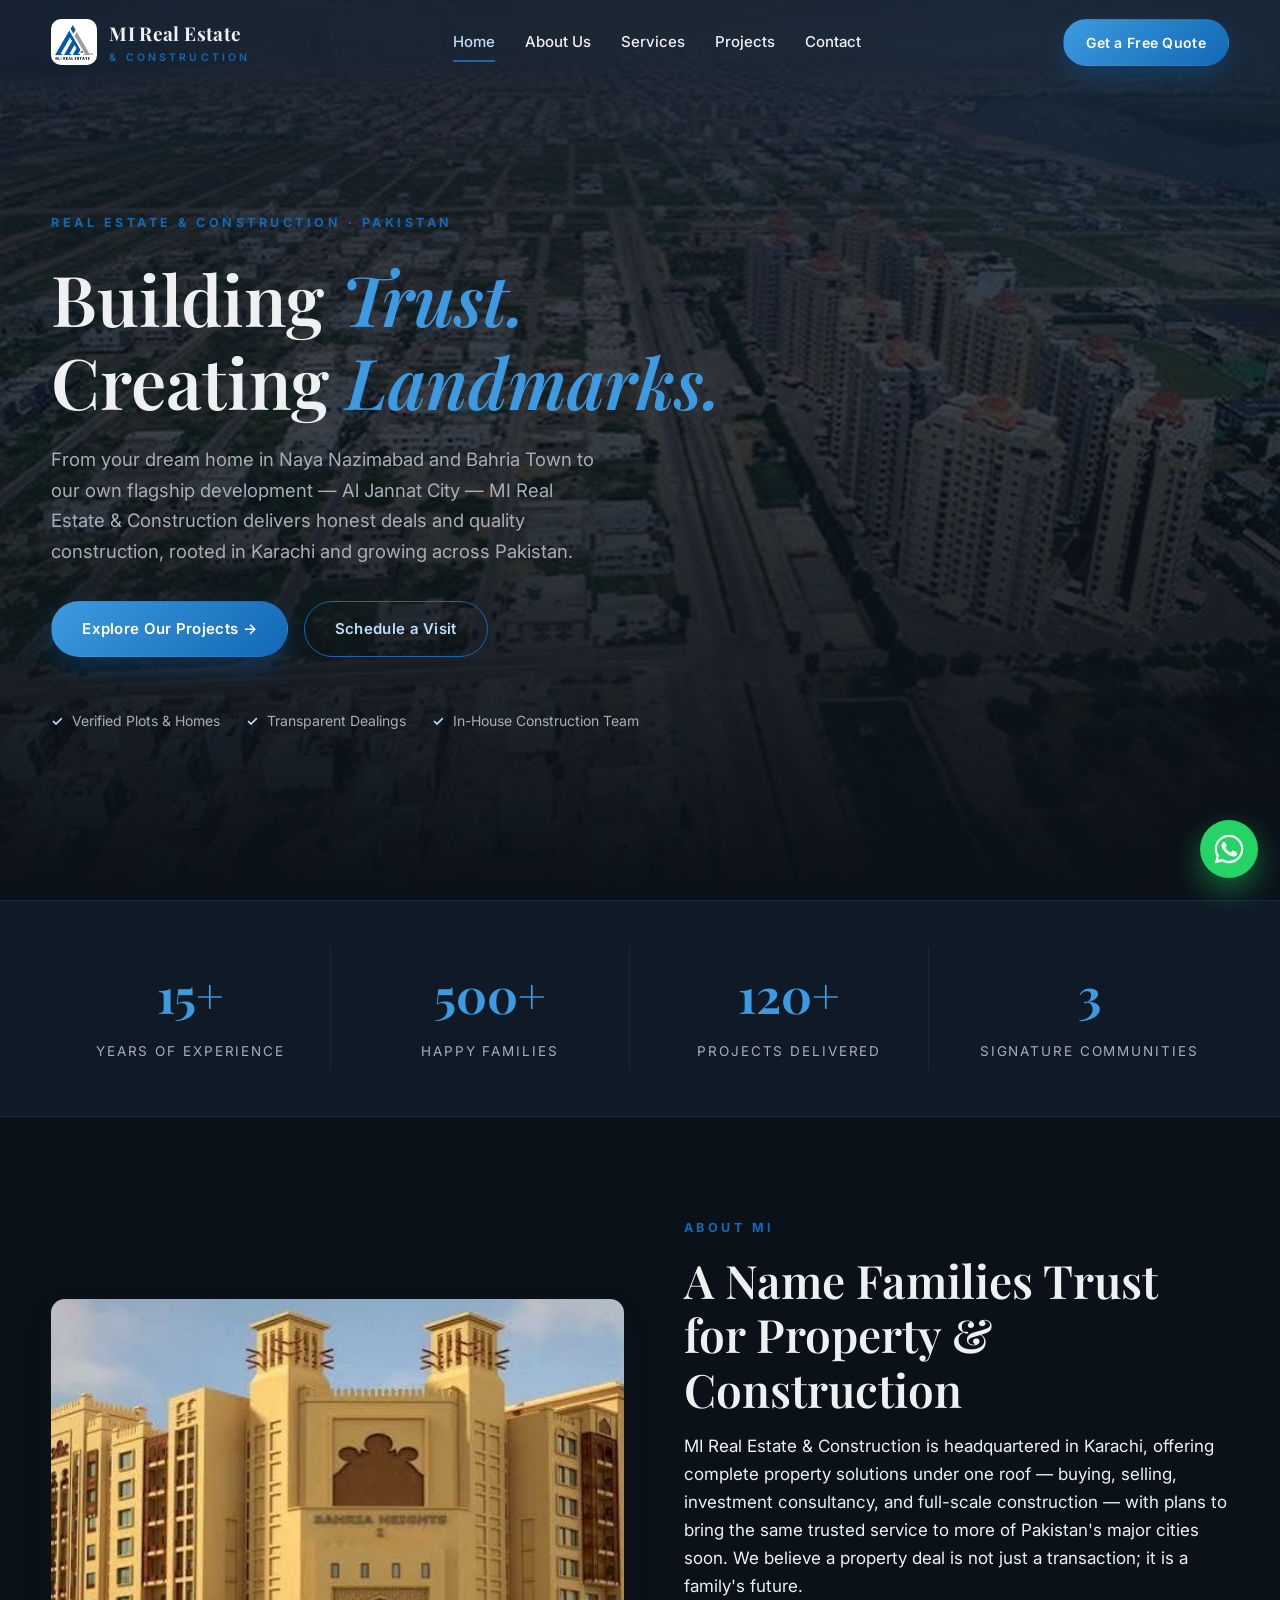
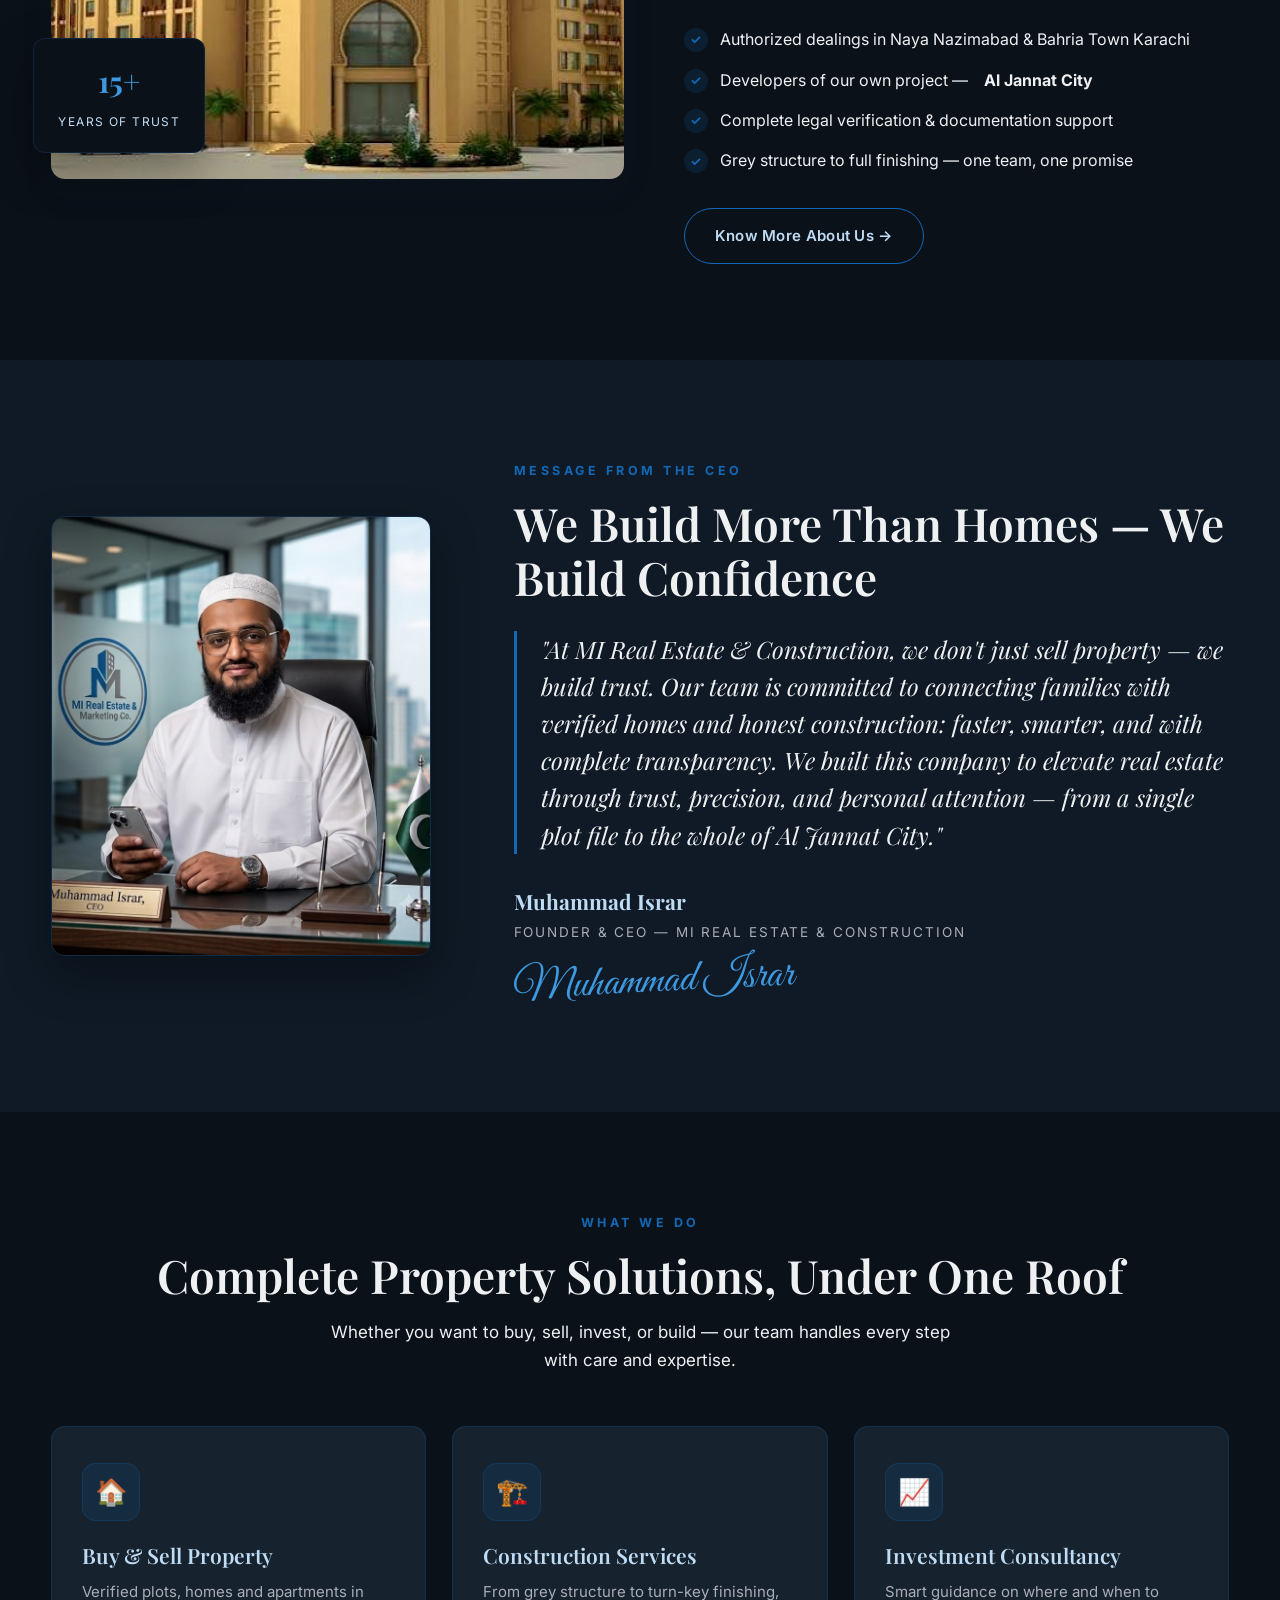
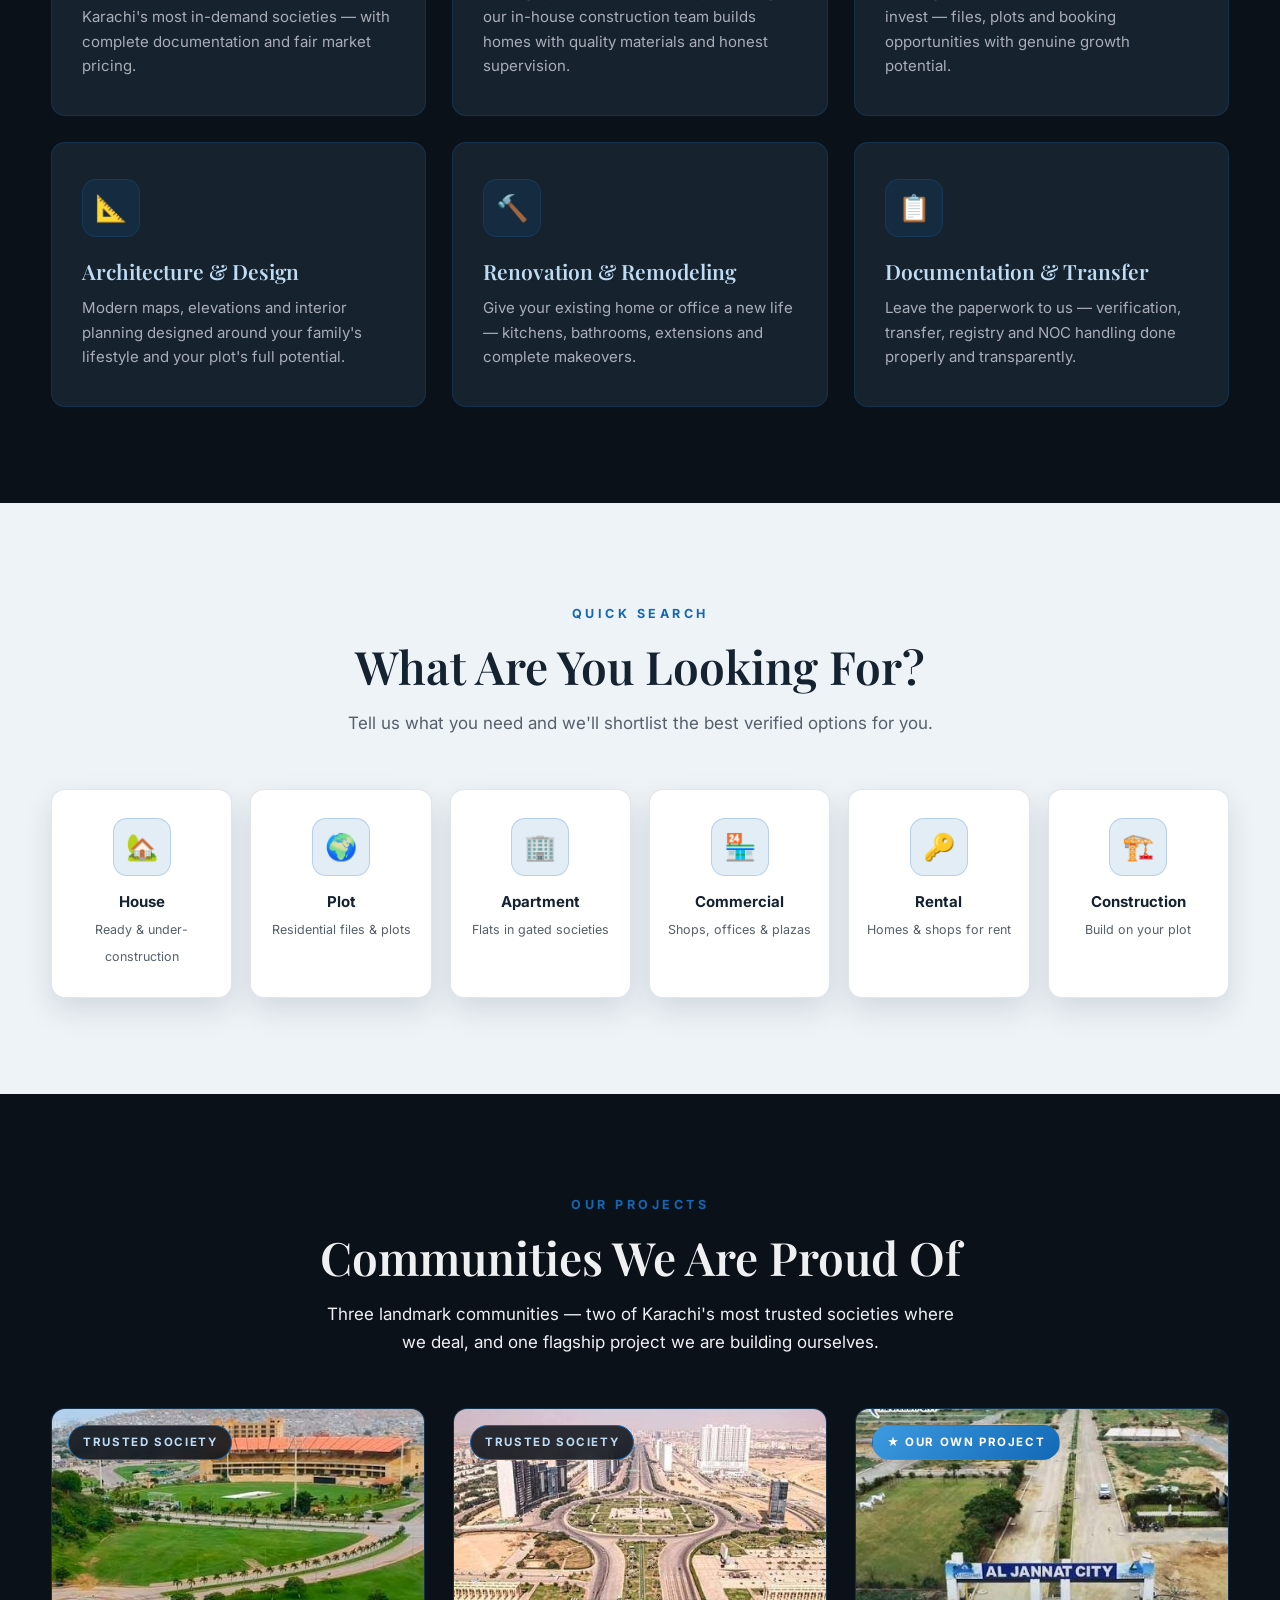
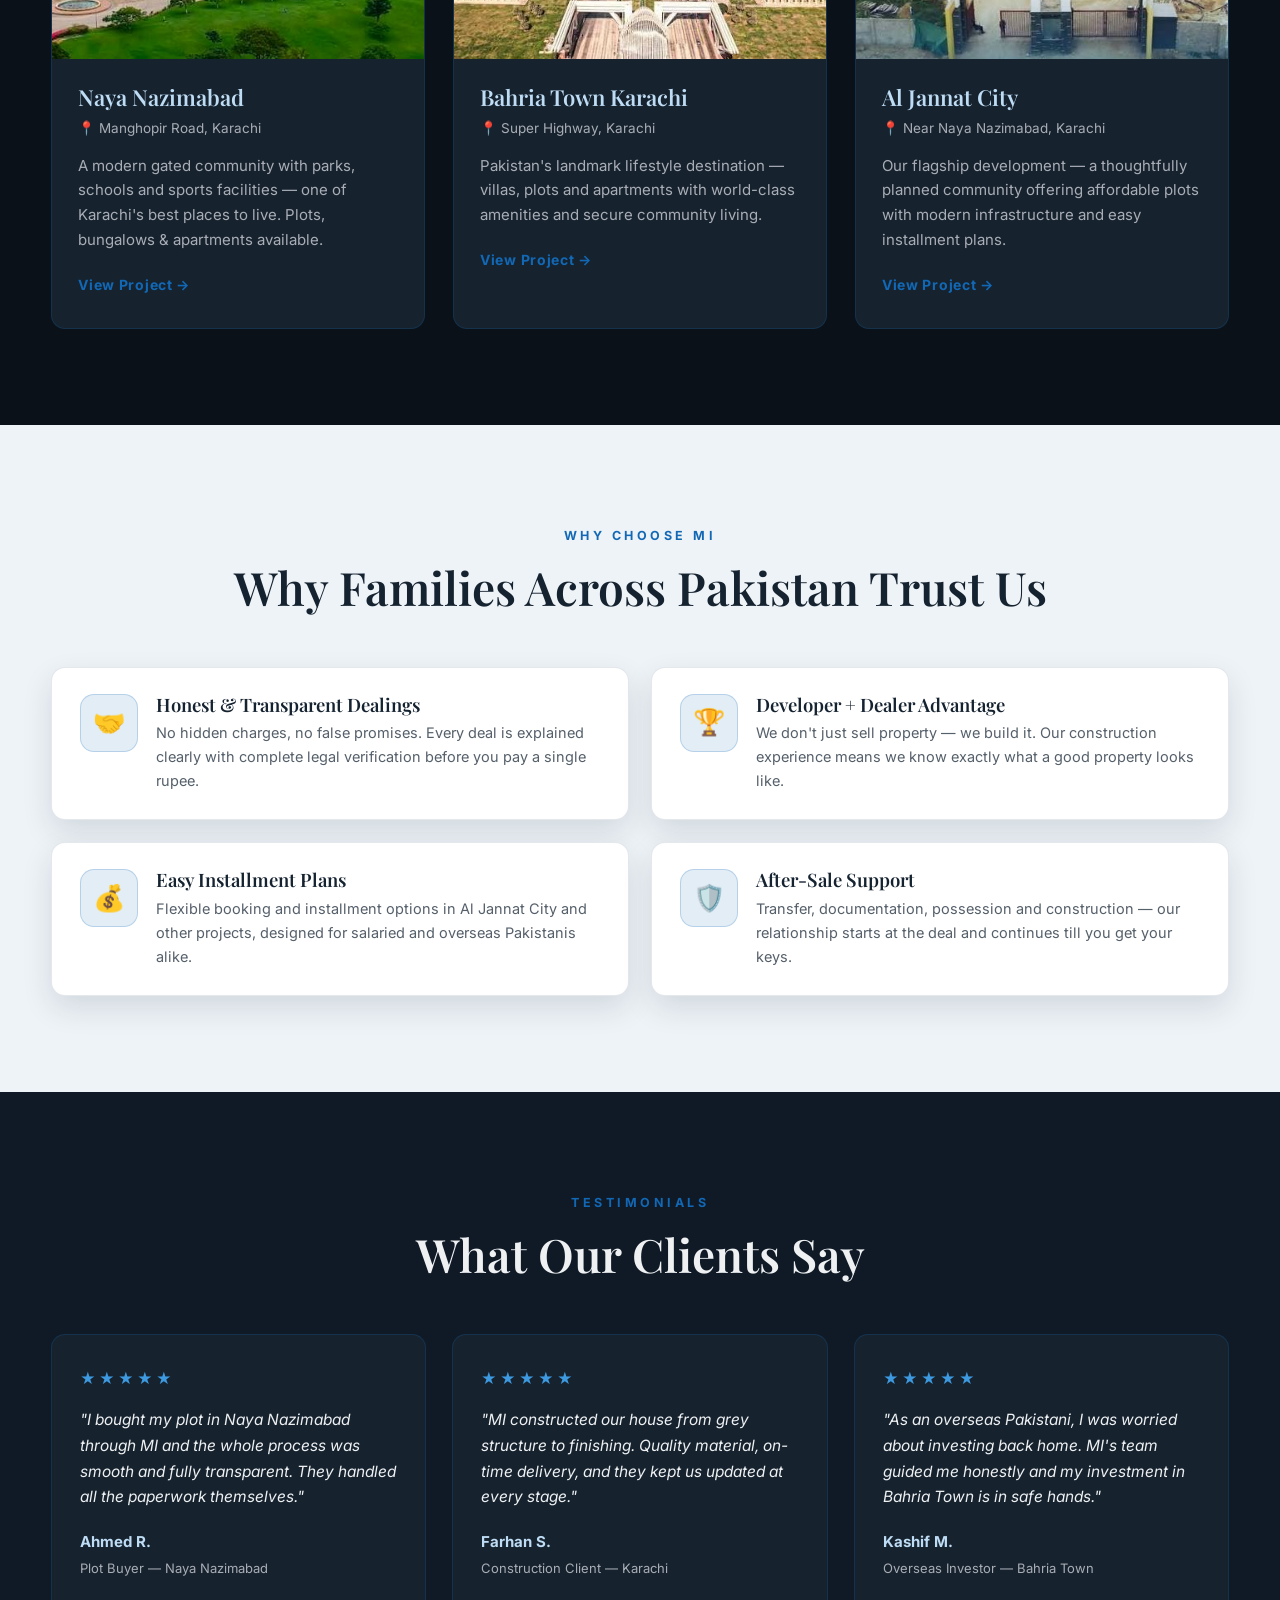
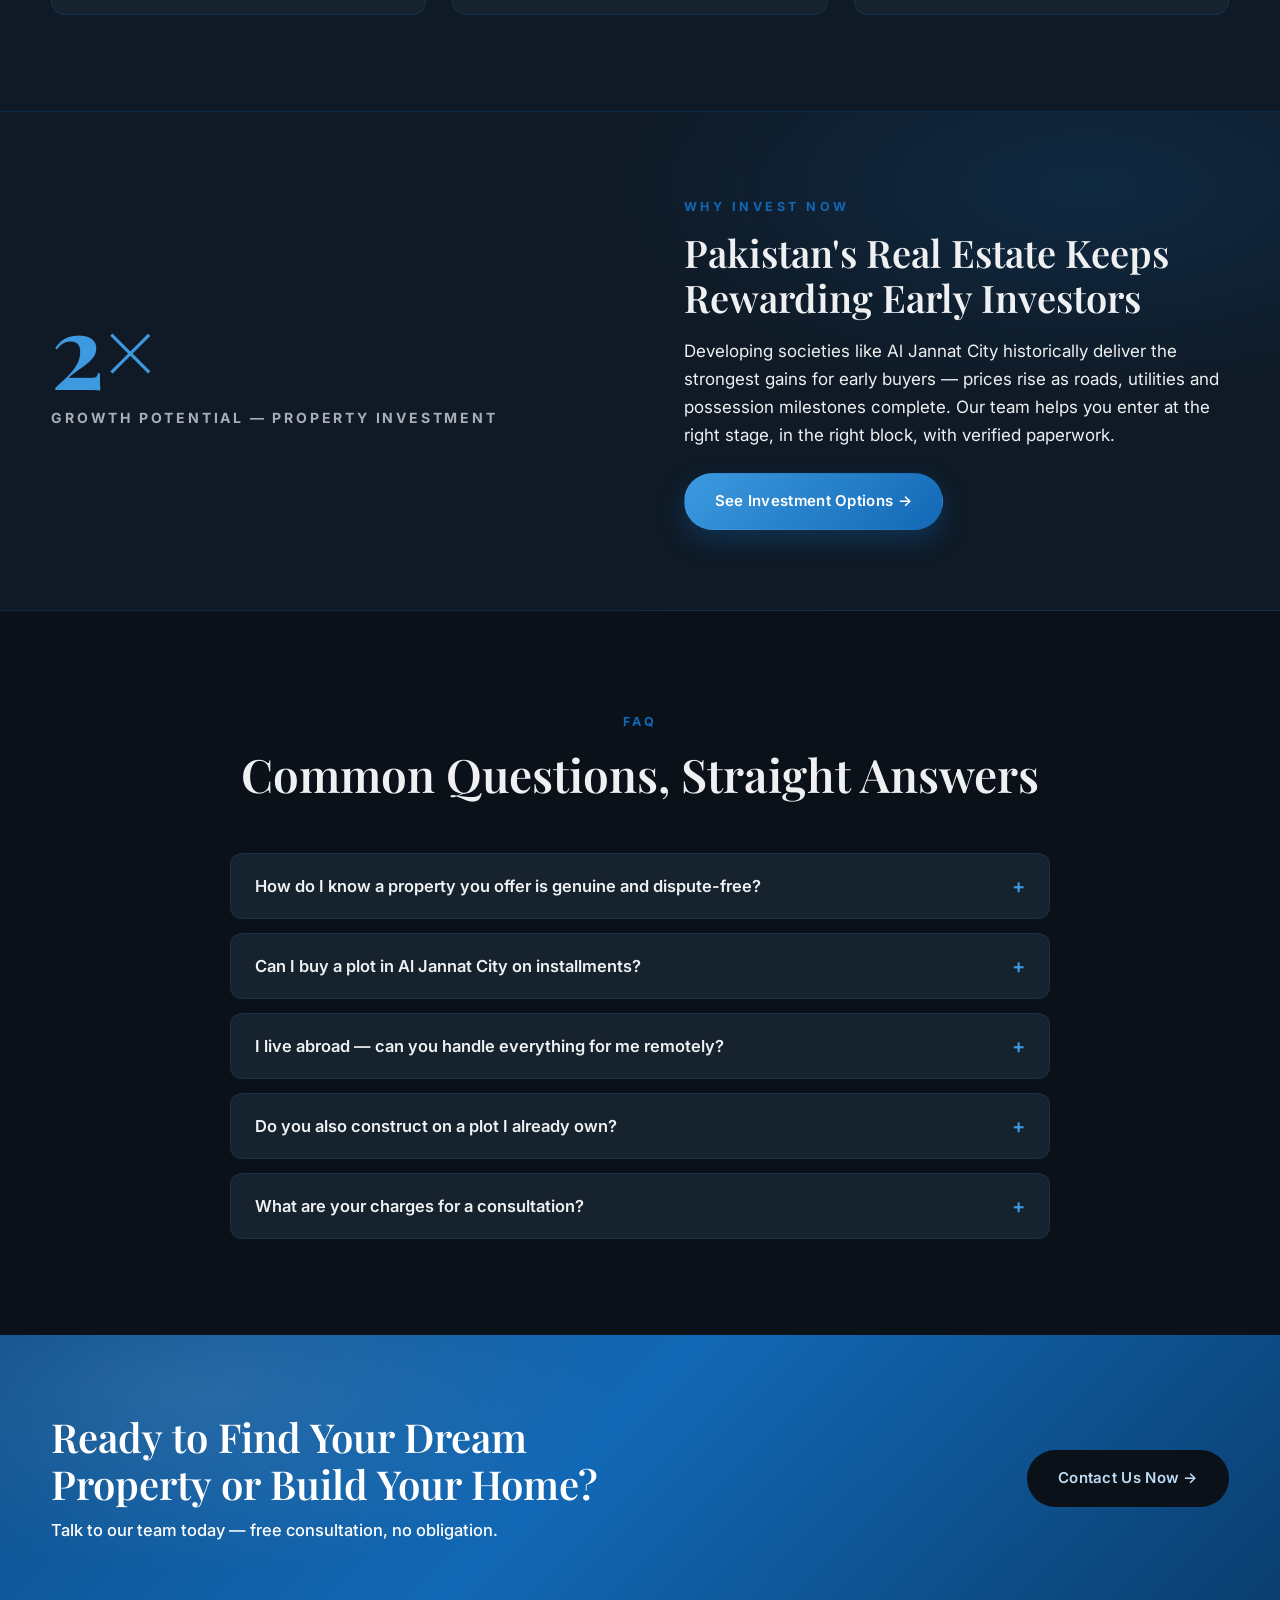
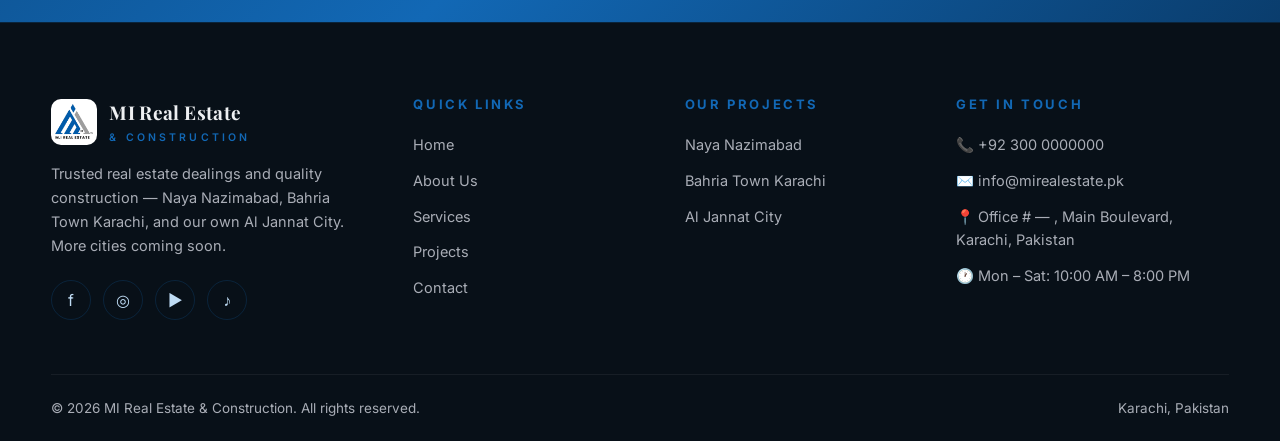
==== commit e2523a50: "Add company logo, CEO photo, name and signature Trim and wire in the uploaded logo (header chip on e" ====
--- a/index.html
+++ b/index.html
@@ -7,9 +7,9 @@
   <meta name="description" content="MI Real Estate & Construction — trusted real estate and construction company in Karachi. Buy, sell and invest in Naya Nazimabad, Bahria Town Karachi and our own project Al Jannat City.">
   <link rel="preconnect" href="https://fonts.googleapis.com">
   <link rel="preconnect" href="https://fonts.gstatic.com" crossorigin>
-  <link href="https://fonts.googleapis.com/css2?family=Playfair+Display:ital,wght@0,500;0,600;0,700;1,500&family=Inter:wght@400;500;600;700&display=swap" rel="stylesheet">
+  <link href="https://fonts.googleapis.com/css2?family=Playfair+Display:ital,wght@0,500;0,600;0,700;1,500&family=Inter:wght@400;500;600;700&family=Great+Vibes&display=swap" rel="stylesheet">
   <link rel="stylesheet" href="css/style.css">
-  <link rel="icon" type="image/svg+xml" href="images/placeholder.svg">
+  <link rel="icon" type="image/png" href="images/logo.png">
 </head>
 <body>
 
@@ -107,12 +107,12 @@
       <div class="reveal">
         <span class="kicker">Message from the CEO</span>
         <h2 class="section-title">We Build More Than Homes — We Build Confidence</h2>
-        <blockquote class="ceo-quote">"When a family hands us their savings, they hand us their dreams. That trust is the foundation every MI project stands on — from a single plot file to the whole of Al Jannat City. My promise is simple: honest guidance, verified deals, and construction we are proud to put our name on. Karachi gave us our start; with your trust, MI's story is only beginning."</blockquote>
+        <blockquote class="ceo-quote">"At MI Real Estate &amp; Construction, we don't just sell property — we build trust. Our team is committed to connecting families with verified homes and honest construction: faster, smarter, and with complete transparency. We built this company to elevate real estate through trust, precision, and personal attention — from a single plot file to the whole of Al Jannat City."</blockquote>
         <div class="ceo-who">
-          <!-- ★ Put the CEO's name on the next line (replace the text between <b> and </b>) -->
-          <b>CEO &amp; Founder</b>
-          <span>MI Real Estate &amp; Construction</span>
-        </div>
+          <b>Muhammad Israr</b>
+          <span>Founder &amp; CEO — MI Real Estate &amp; Construction</span>
+        </div>
+        <div class="ceo-sign">Muhammad Israr</div>
       </div>
     </div>
   </section>
--- a/css/style.css
+++ b/css/style.css
@@ -302,6 +302,16 @@
 
 .ceo-who b { display: block; font-family: var(--font-head); font-size: 21px; color: var(--gold-soft); }
 .ceo-who span { font-size: 13.5px; letter-spacing: 0.14em; text-transform: uppercase; color: var(--muted-on-dark); }
+
+.ceo-sign {
+  font-family: "Great Vibes", "Segoe Script", "Brush Script MT", cursive;
+  font-size: 44px;
+  line-height: 1.2;
+  color: var(--gold-strong);
+  margin-top: 18px;
+  transform: rotate(-3deg);
+  transform-origin: left center;
+}
 
 @media (max-width: 1000px) {
   .ceo-split { grid-template-columns: 1fr; }
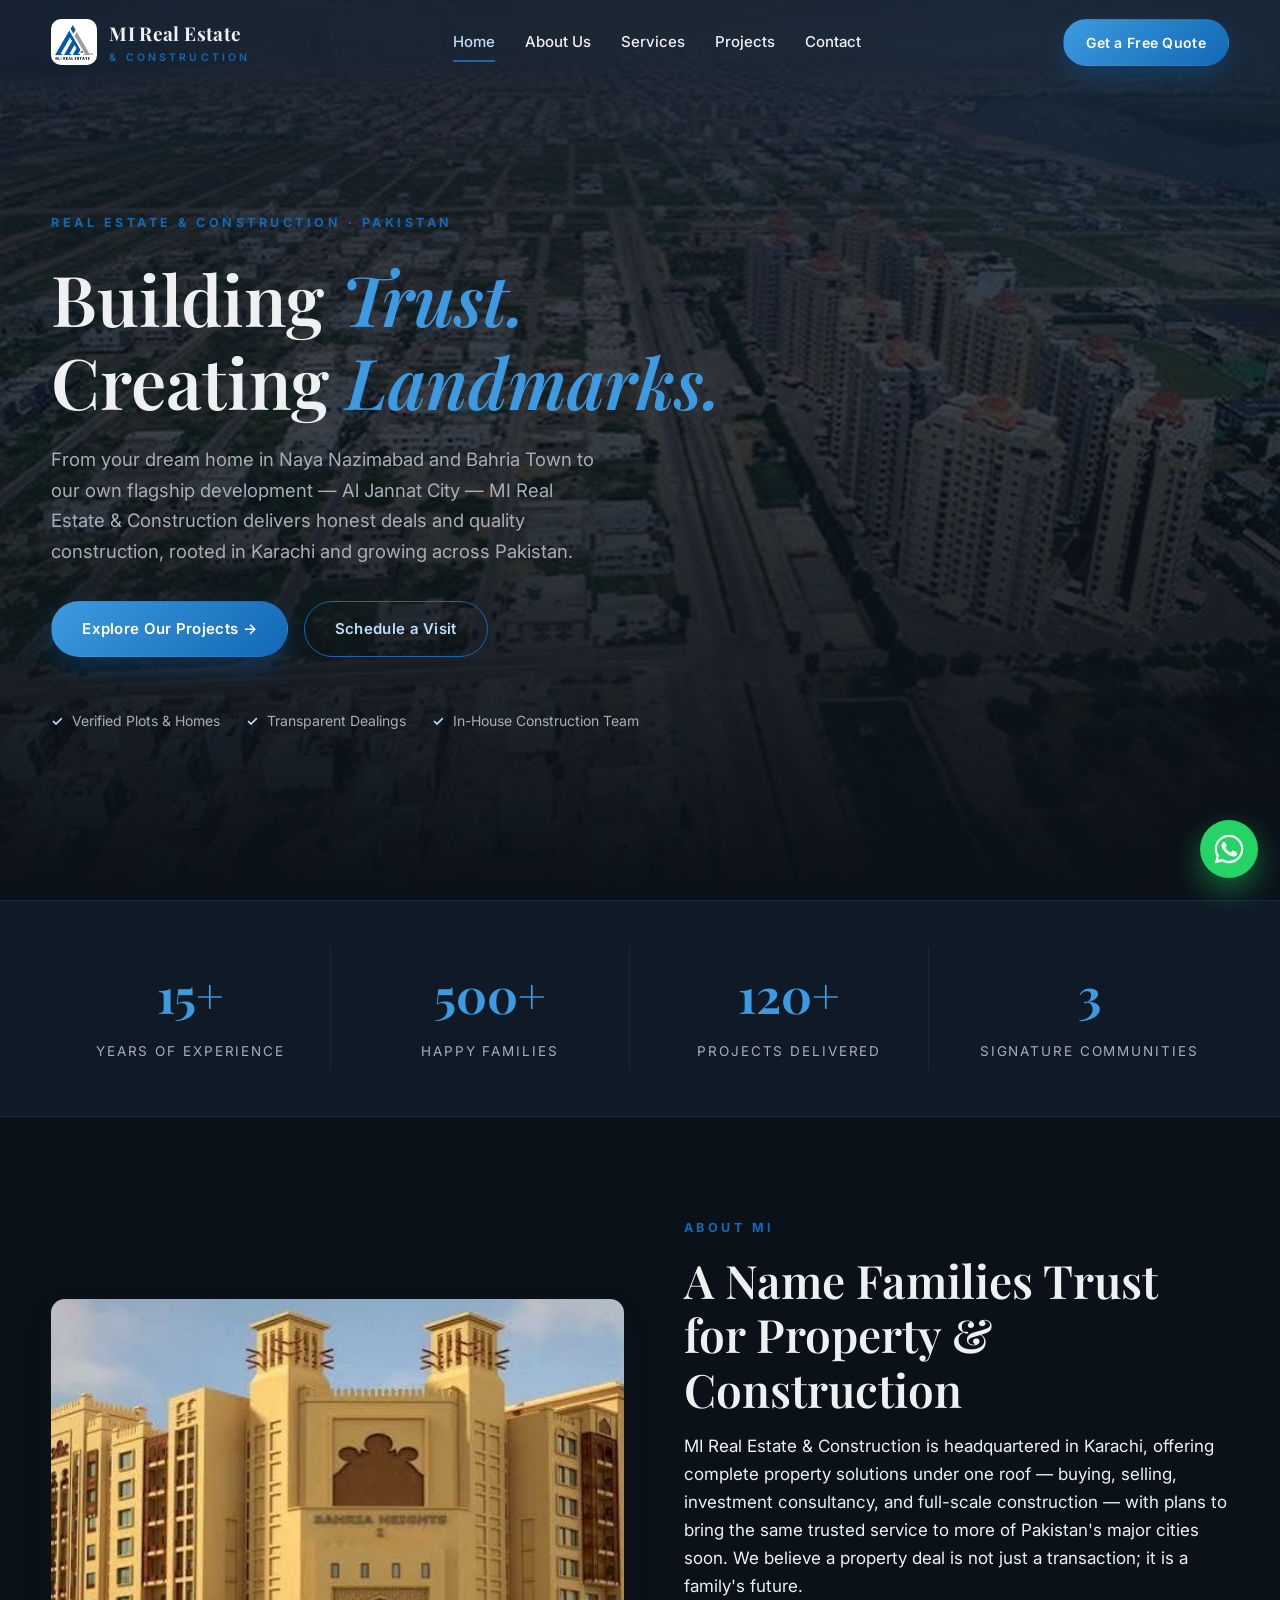
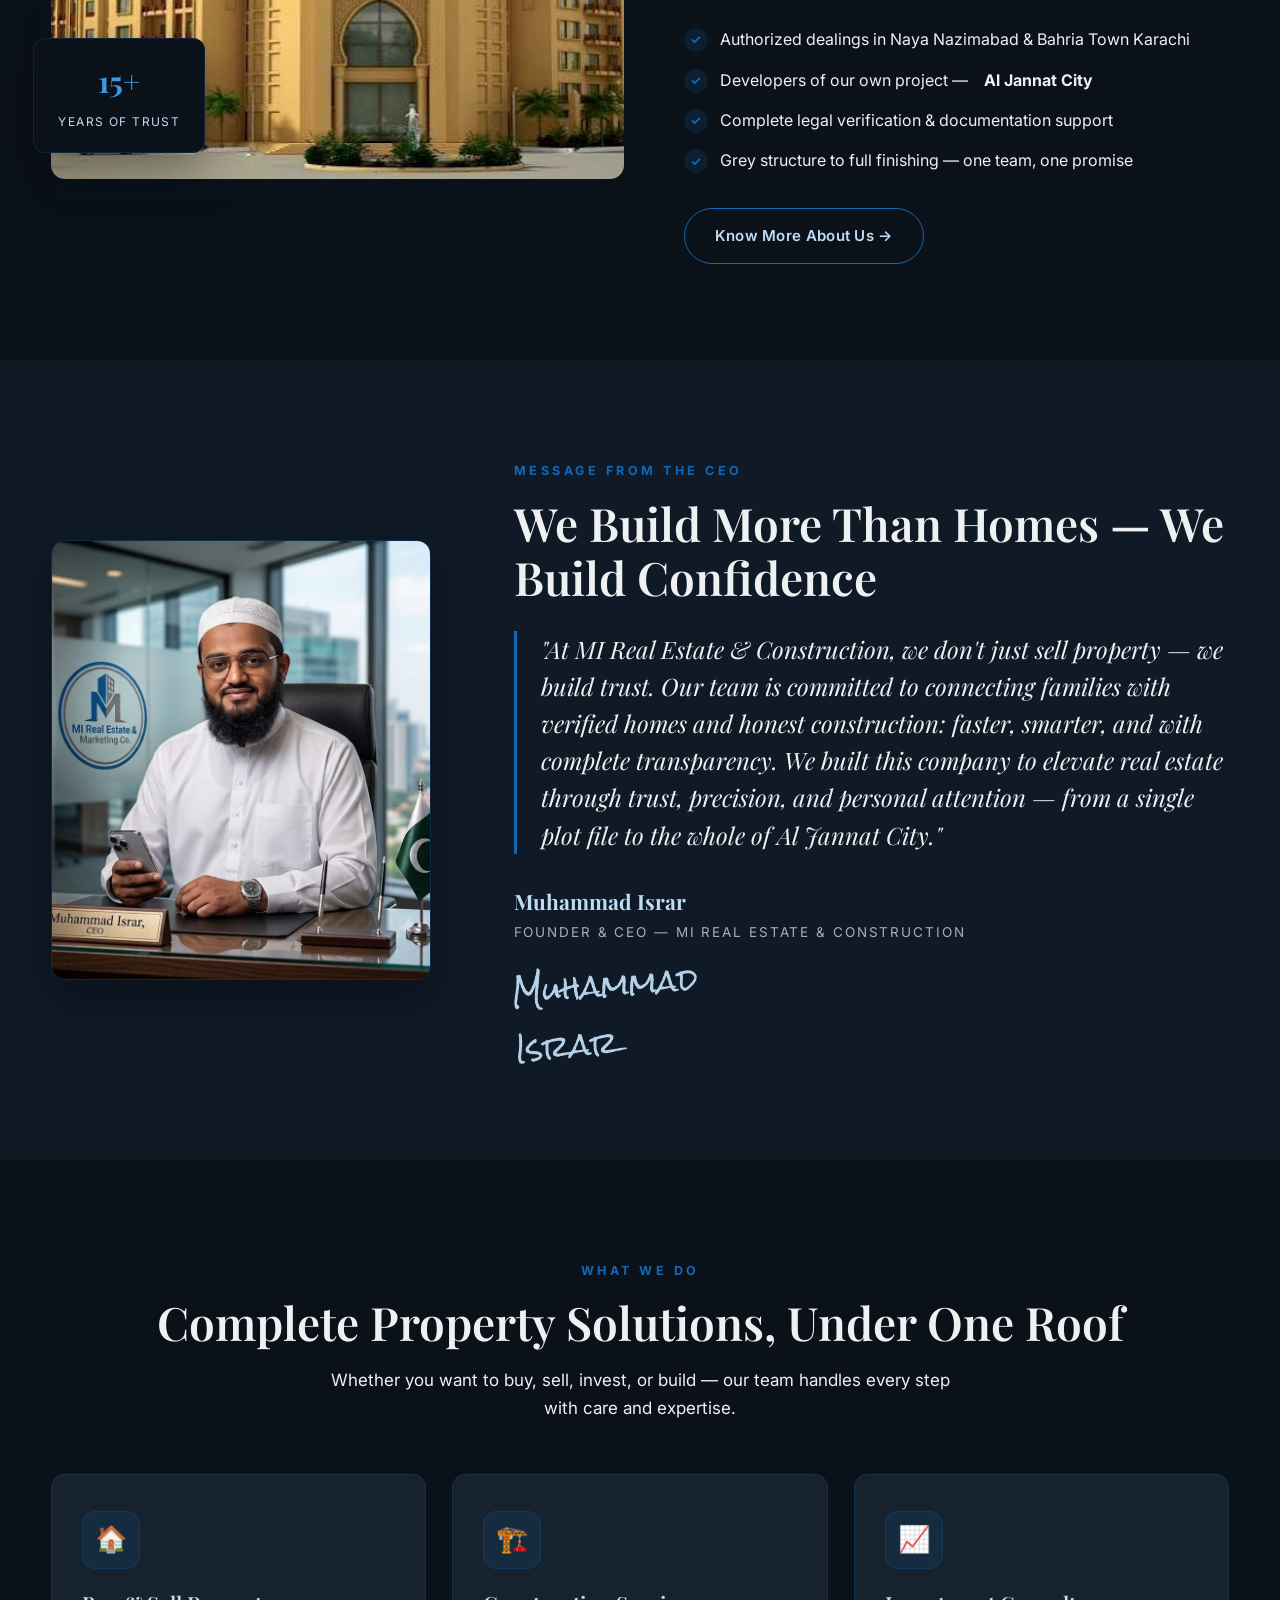
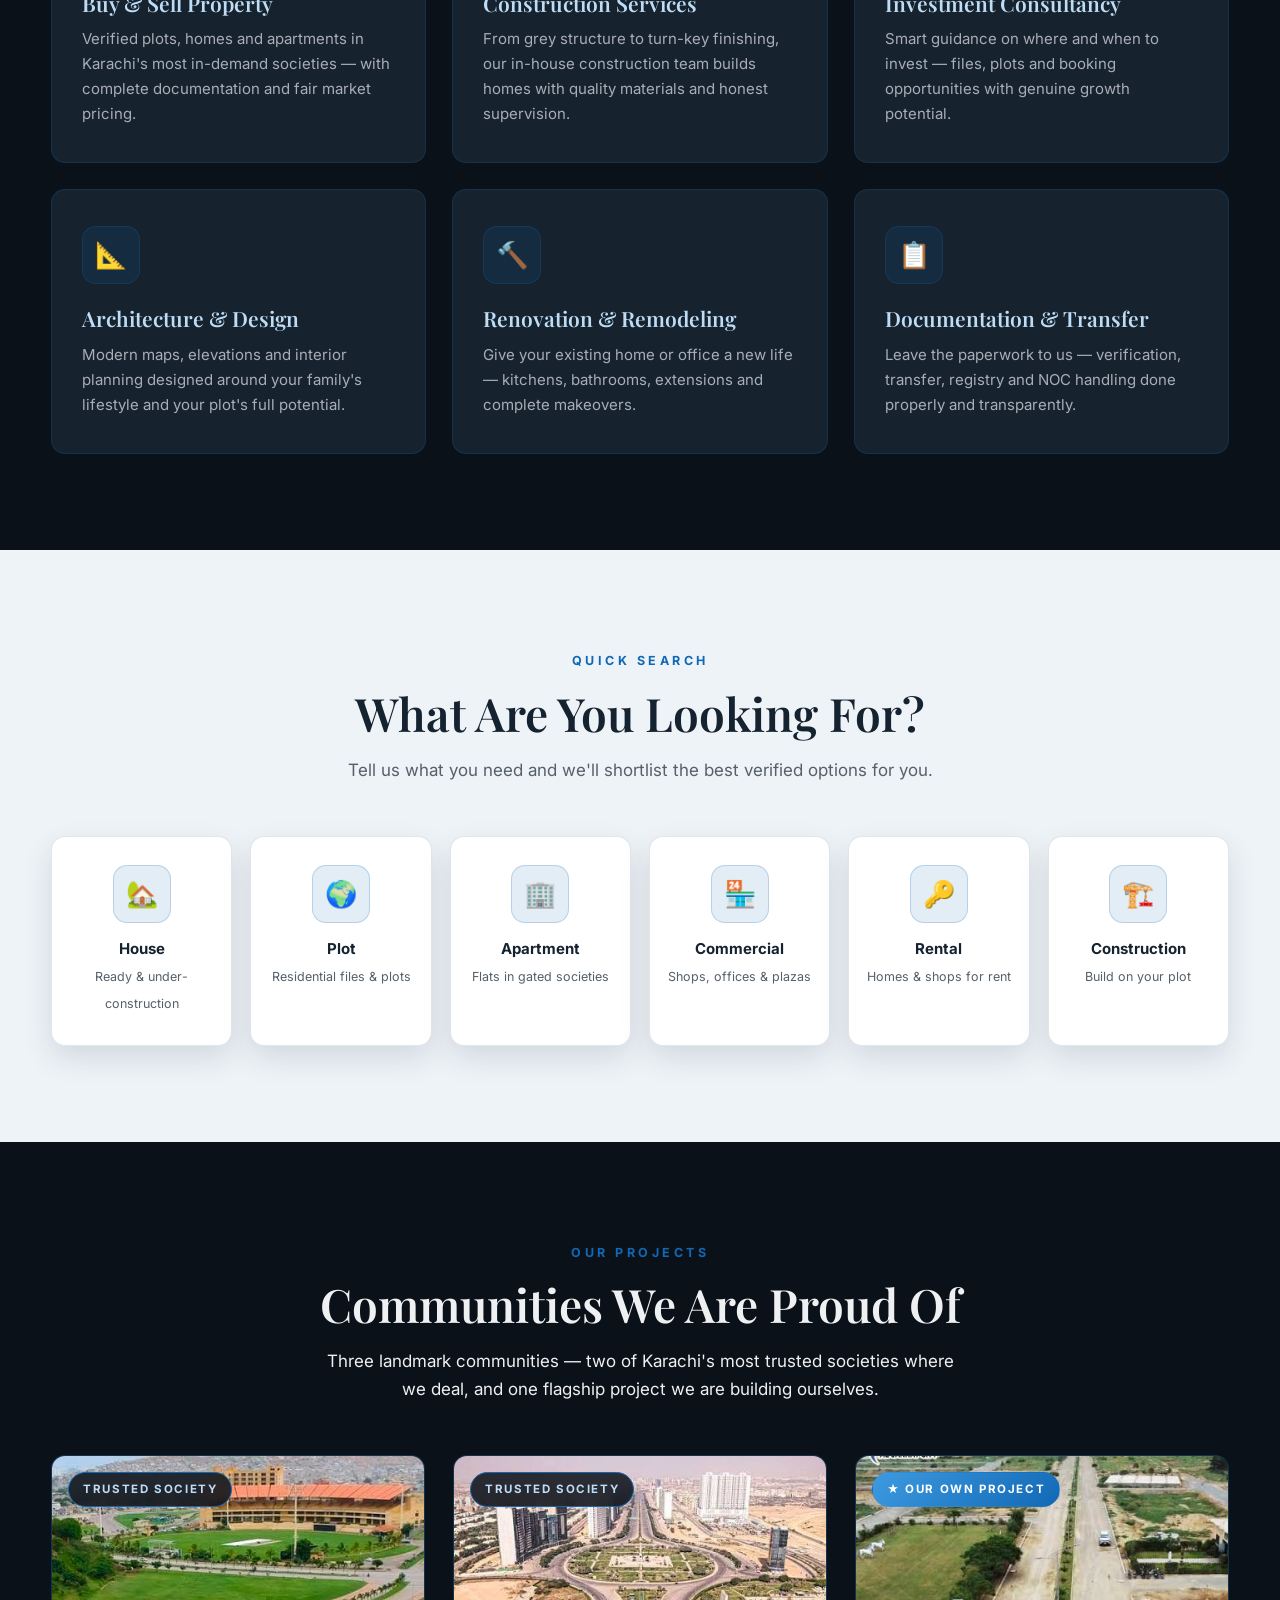
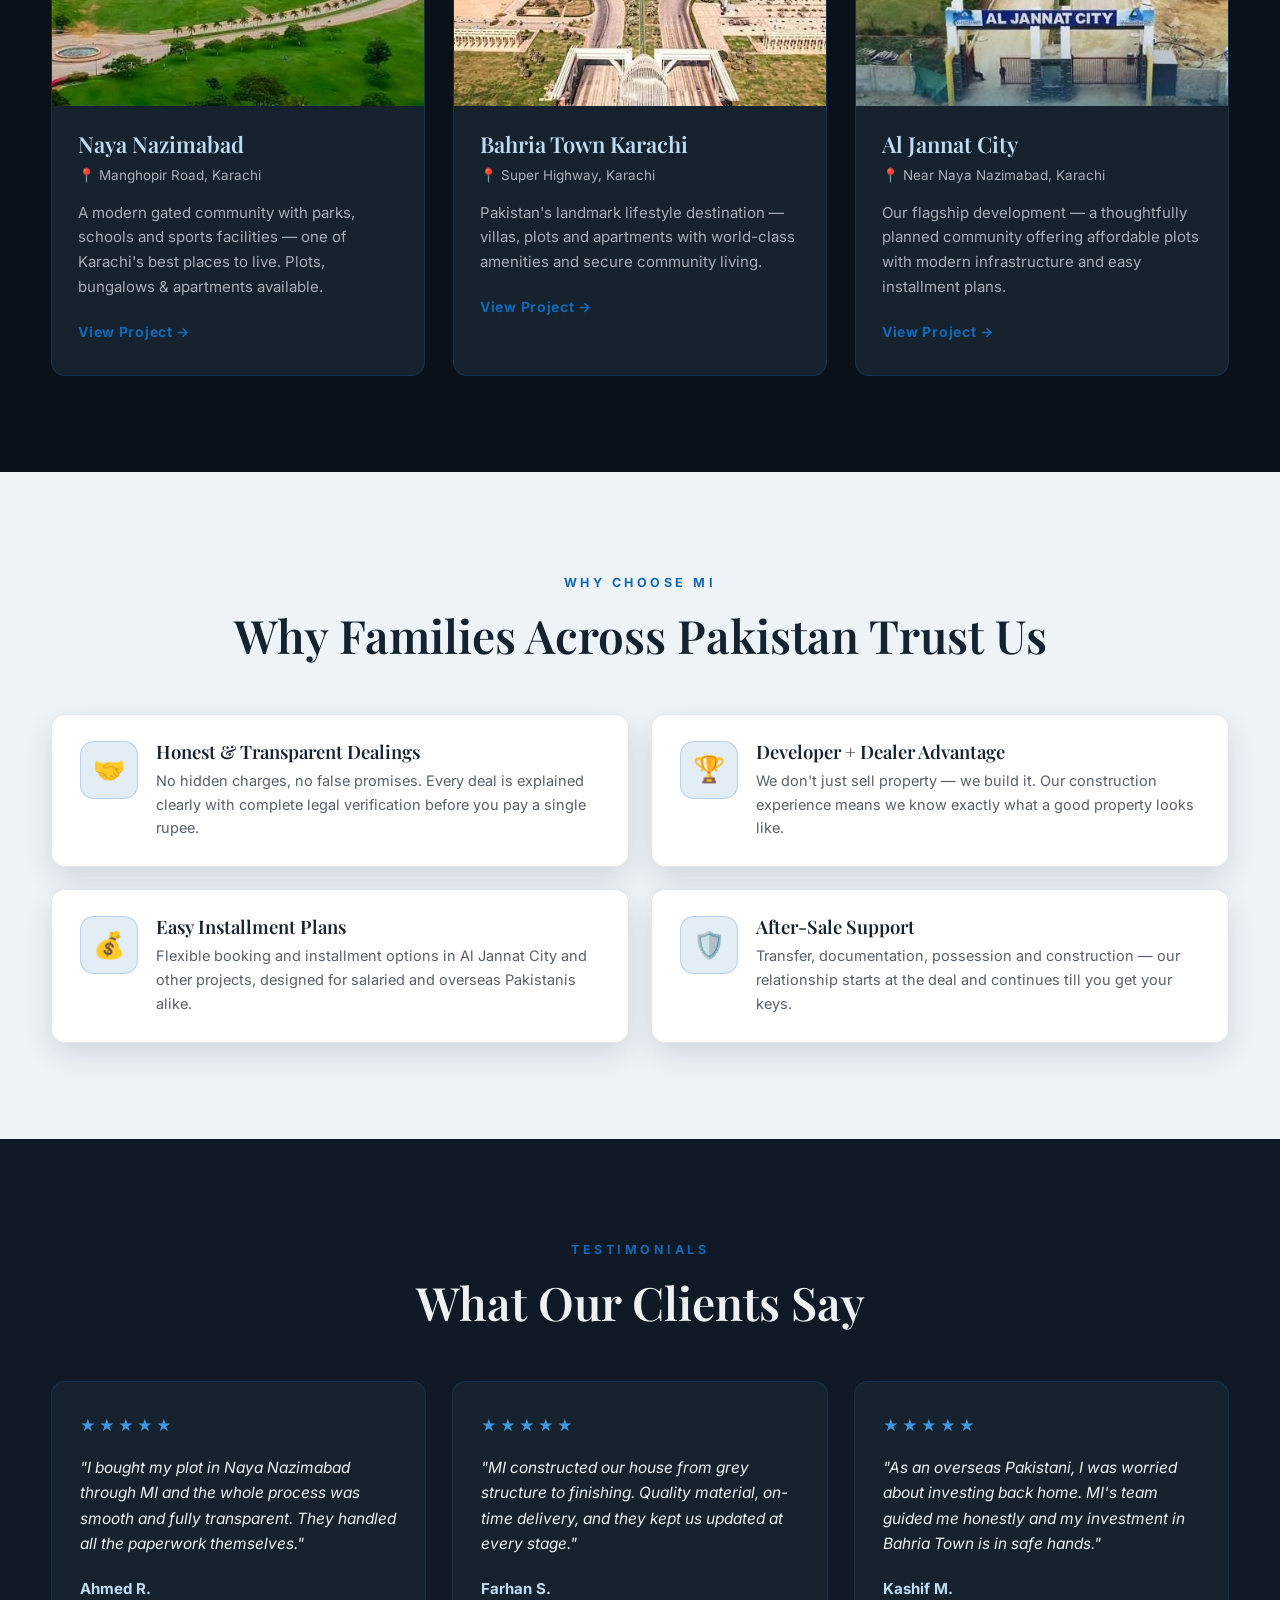
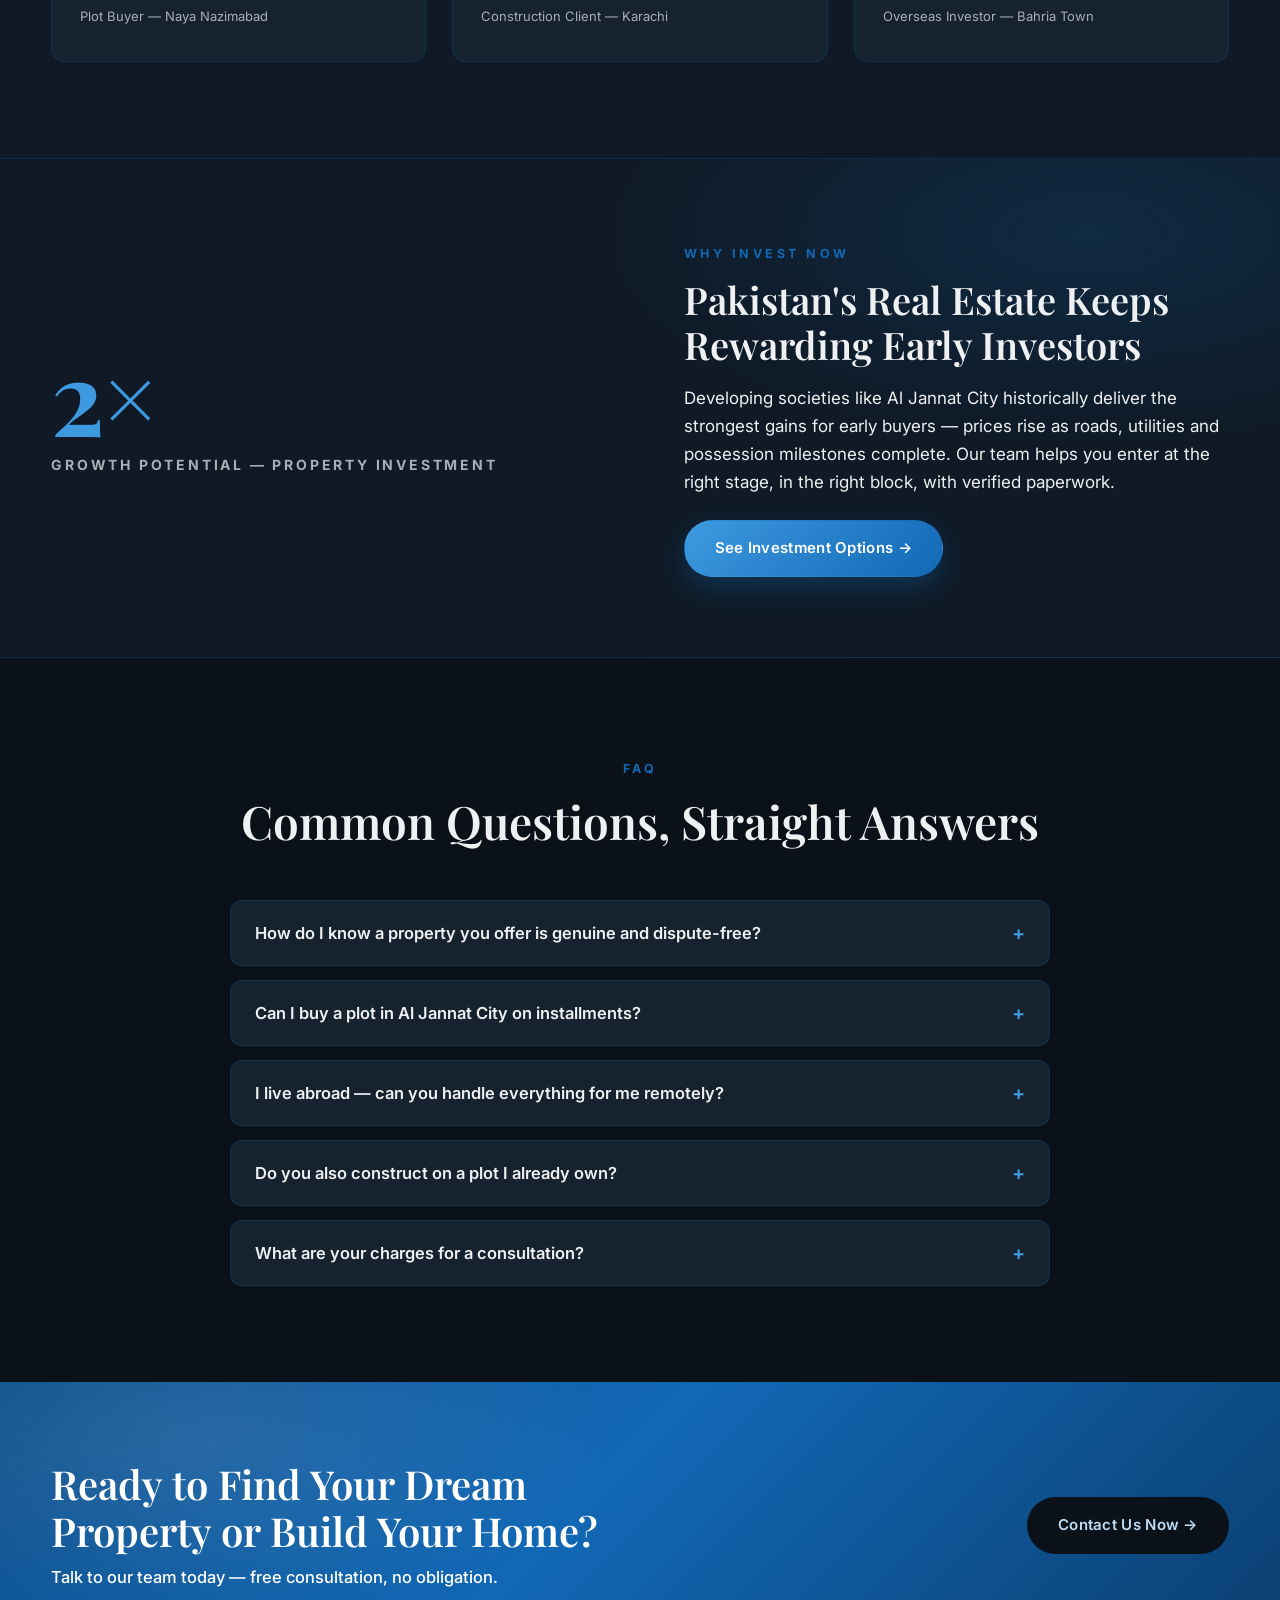
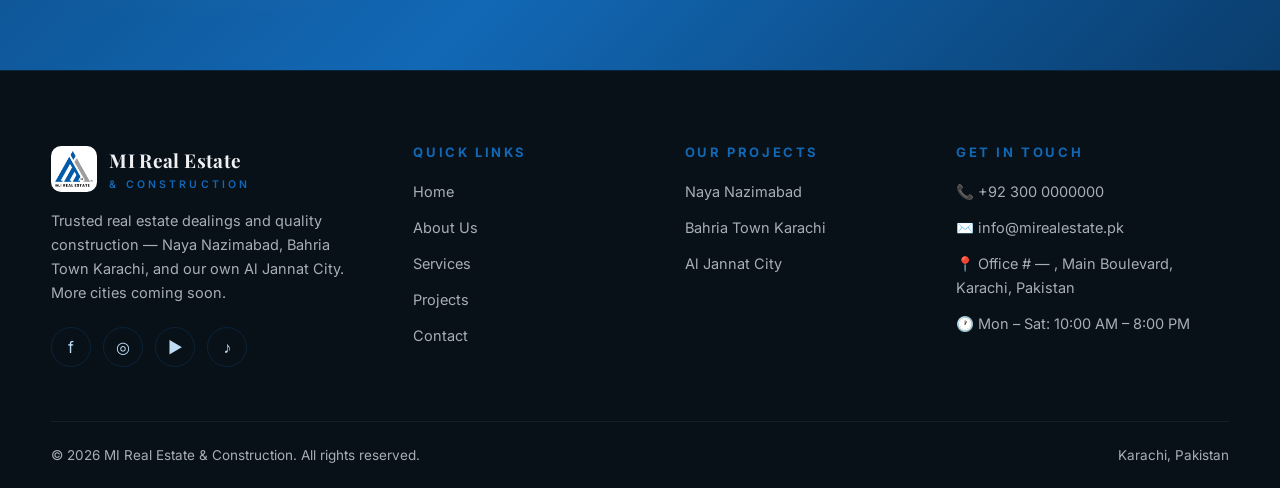
==== commit c3f0e688: "Replace CEO signature text with handwritten-style signature image Render 'Muhammad Israr' in Rock Sa" ====
--- a/index.html
+++ b/index.html
@@ -7,7 +7,7 @@
   <meta name="description" content="MI Real Estate & Construction — trusted real estate and construction company in Karachi. Buy, sell and invest in Naya Nazimabad, Bahria Town Karachi and our own project Al Jannat City.">
   <link rel="preconnect" href="https://fonts.googleapis.com">
   <link rel="preconnect" href="https://fonts.gstatic.com" crossorigin>
-  <link href="https://fonts.googleapis.com/css2?family=Playfair+Display:ital,wght@0,500;0,600;0,700;1,500&family=Inter:wght@400;500;600;700&family=Great+Vibes&display=swap" rel="stylesheet">
+  <link href="https://fonts.googleapis.com/css2?family=Playfair+Display:ital,wght@0,500;0,600;0,700;1,500&family=Inter:wght@400;500;600;700&display=swap" rel="stylesheet">
   <link rel="stylesheet" href="css/style.css">
   <link rel="icon" type="image/png" href="images/logo.png">
 </head>
@@ -112,7 +112,7 @@
           <b>Muhammad Israr</b>
           <span>Founder &amp; CEO — MI Real Estate &amp; Construction</span>
         </div>
-        <div class="ceo-sign">Muhammad Israr</div>
+        <img class="ceo-sign" src="images/signature.png" alt="Muhammad Israr — signature">
       </div>
     </div>
   </section>
--- a/css/style.css
+++ b/css/style.css
@@ -304,13 +304,10 @@
 .ceo-who span { font-size: 13.5px; letter-spacing: 0.14em; text-transform: uppercase; color: var(--muted-on-dark); }
 
 .ceo-sign {
-  font-family: "Great Vibes", "Segoe Script", "Brush Script MT", cursive;
-  font-size: 44px;
-  line-height: 1.2;
-  color: var(--gold-strong);
-  margin-top: 18px;
-  transform: rotate(-3deg);
-  transform-origin: left center;
+  height: 96px;
+  width: auto;
+  margin-top: 22px;
+  opacity: 0.95;
 }
 
 @media (max-width: 1000px) {
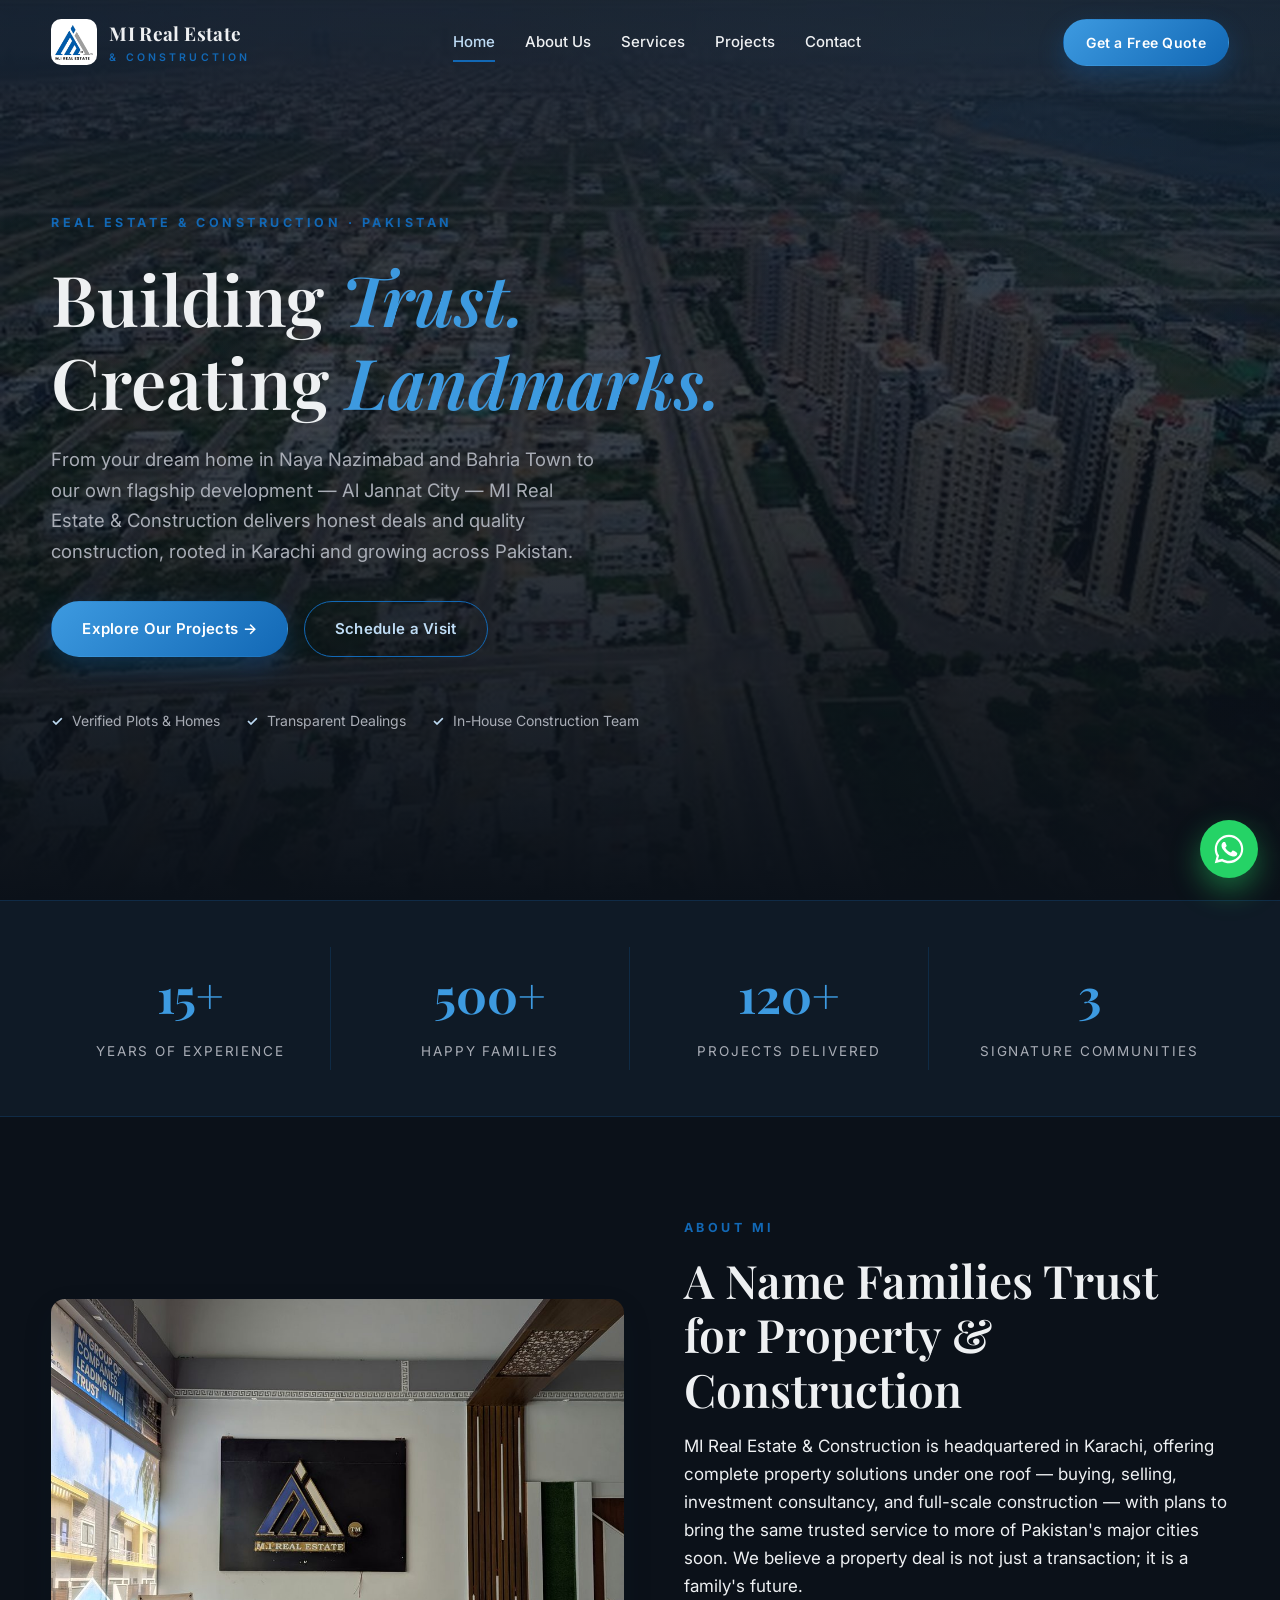
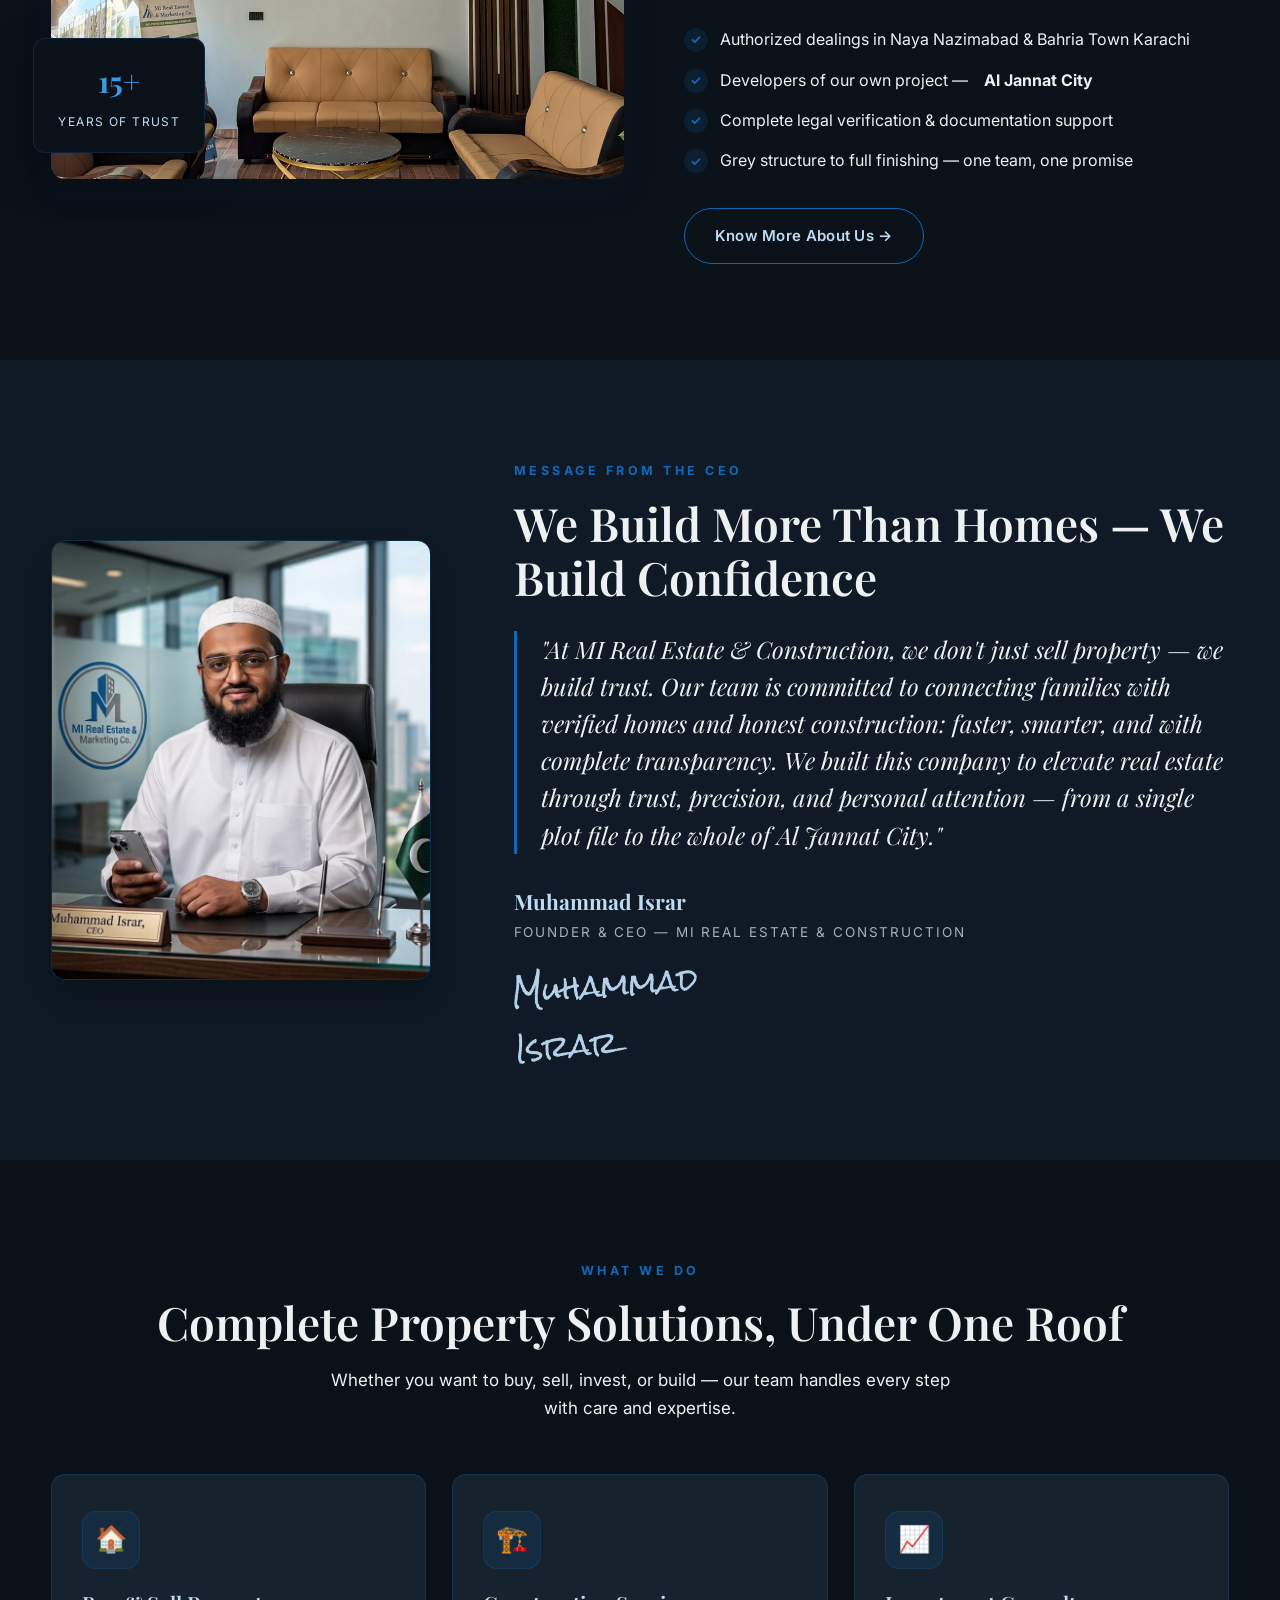
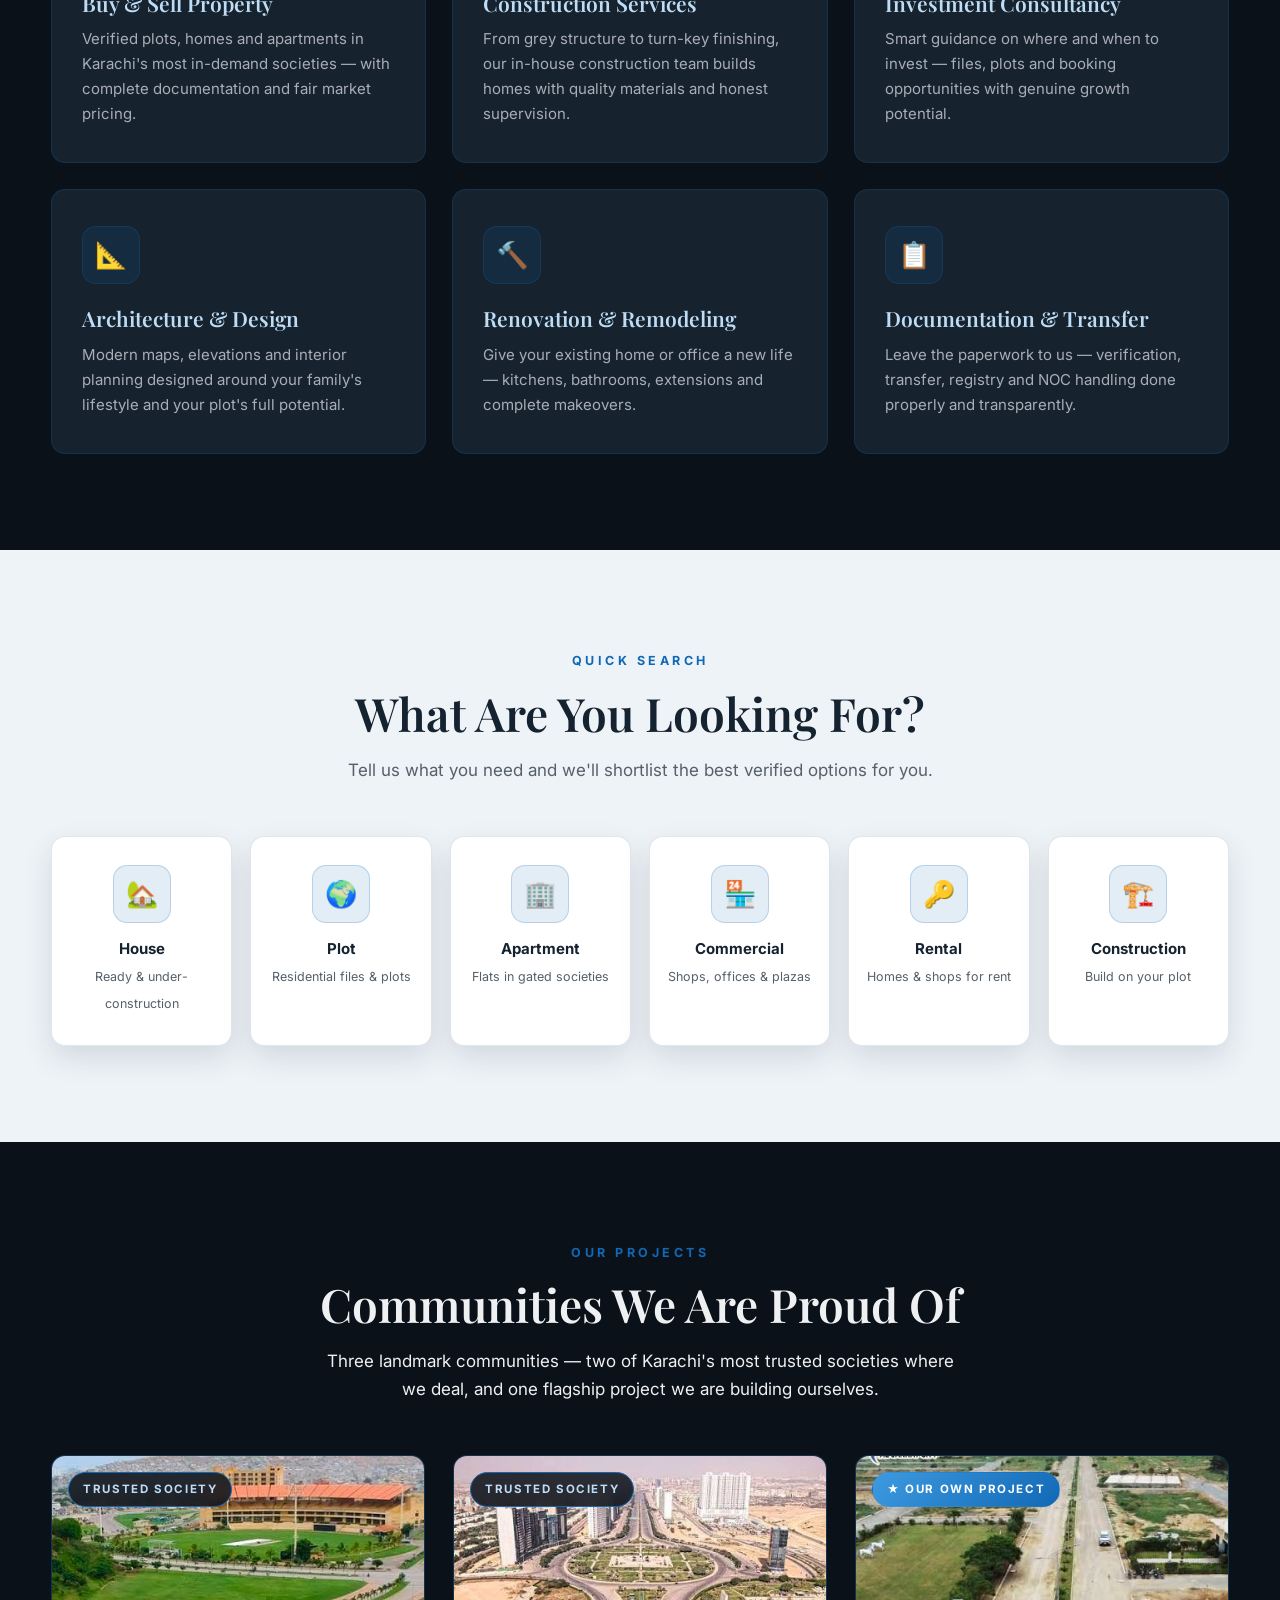
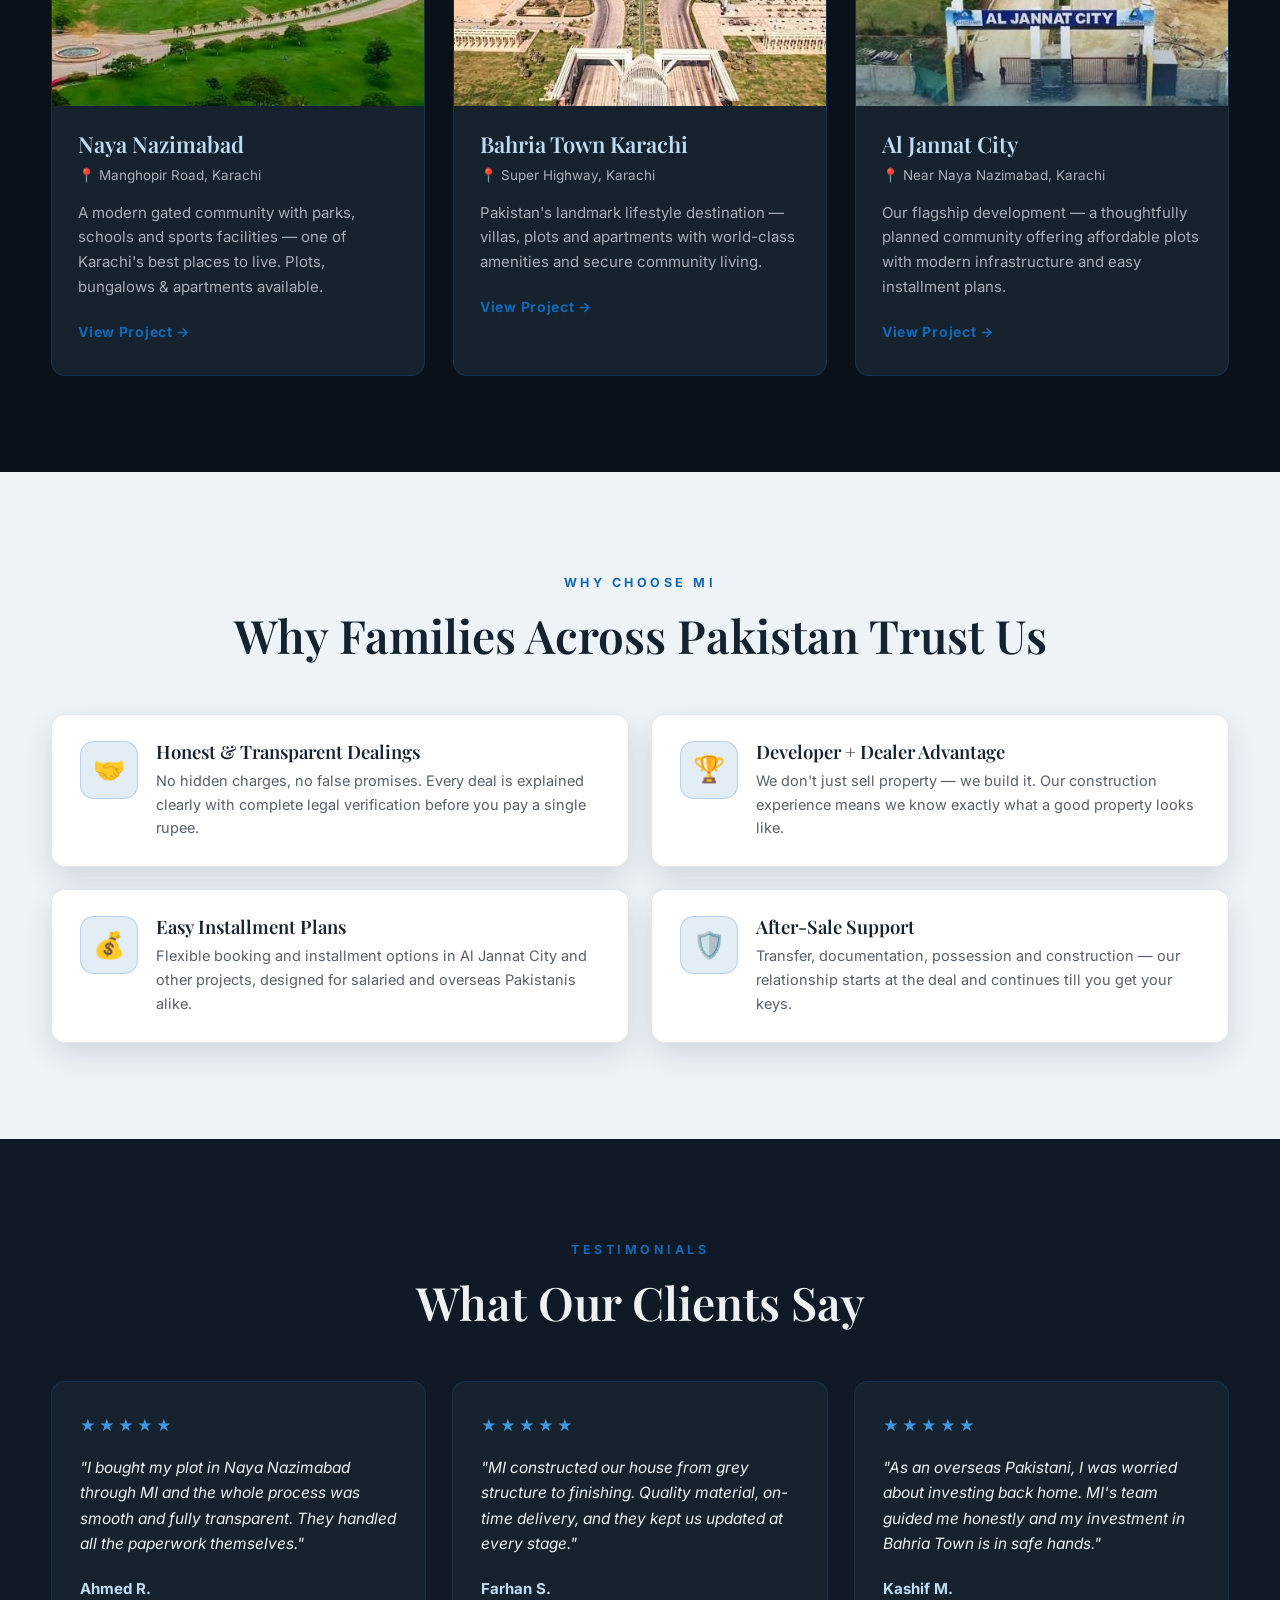
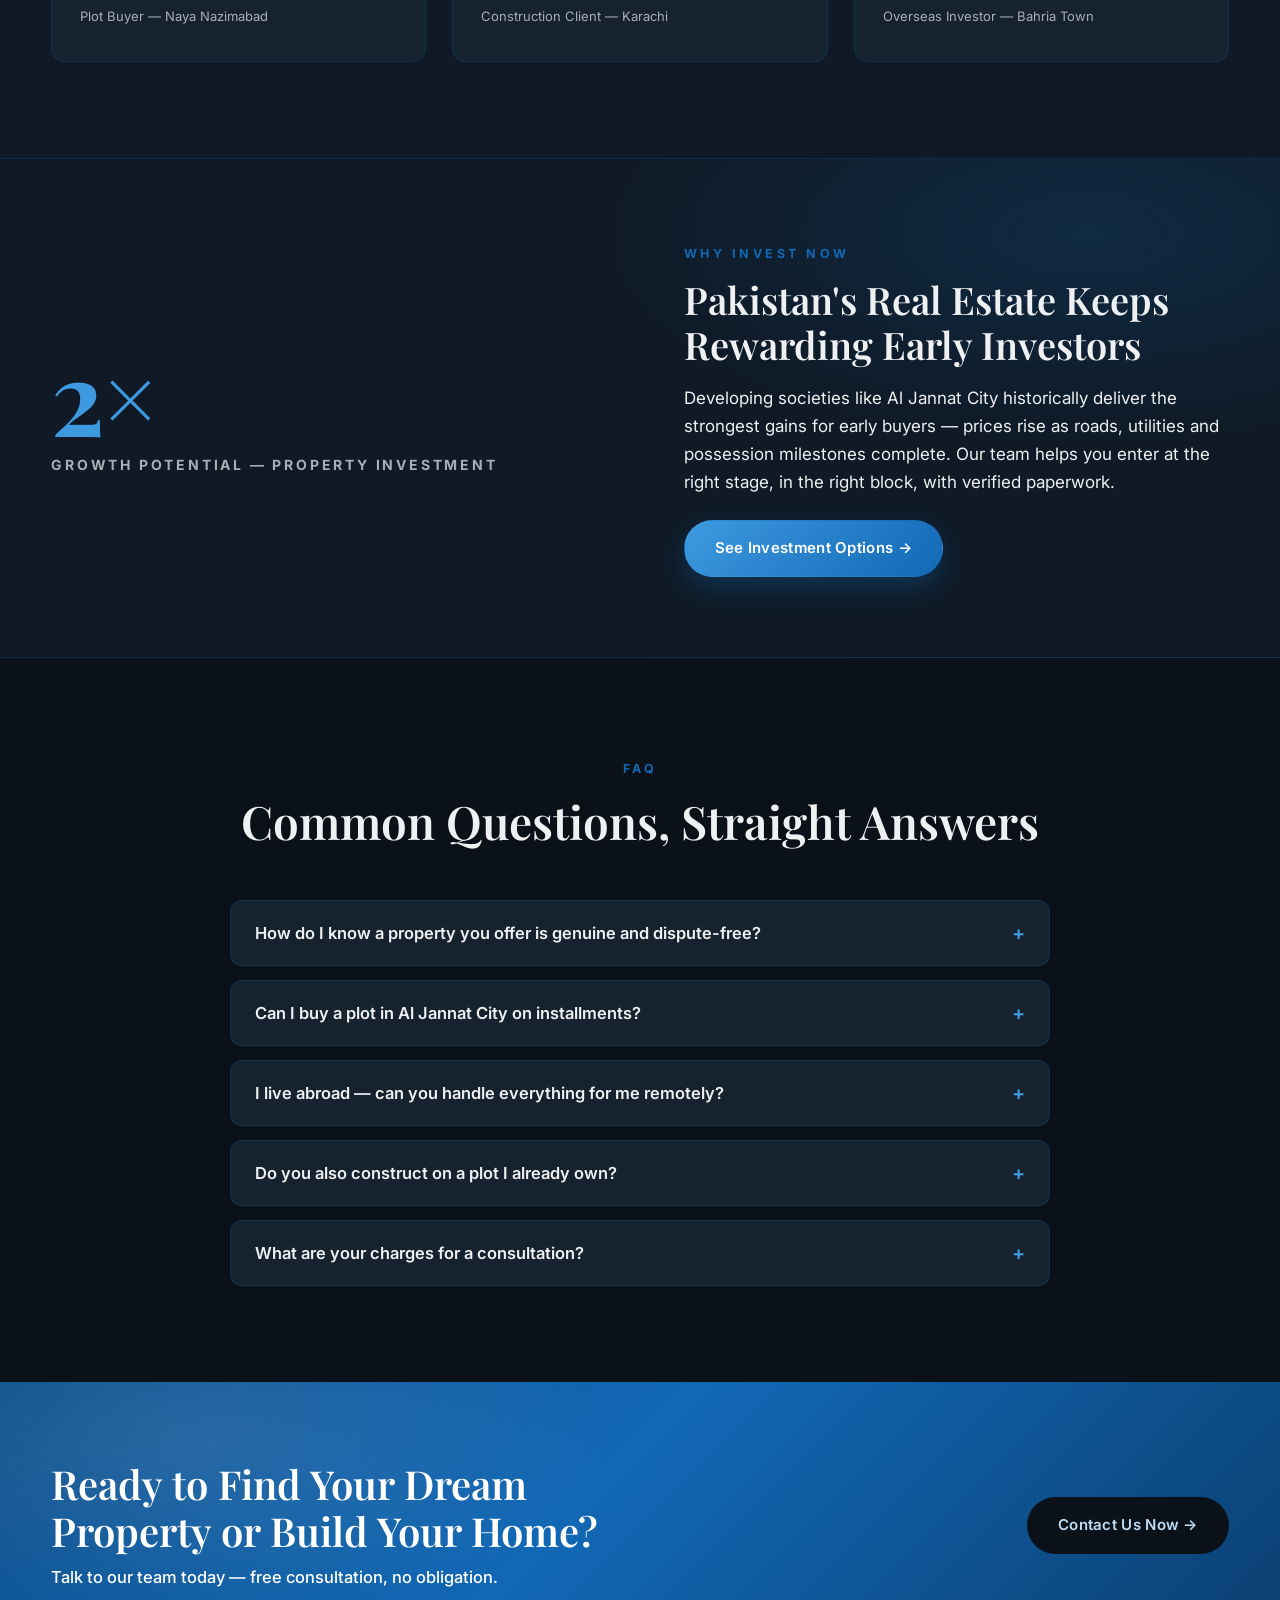
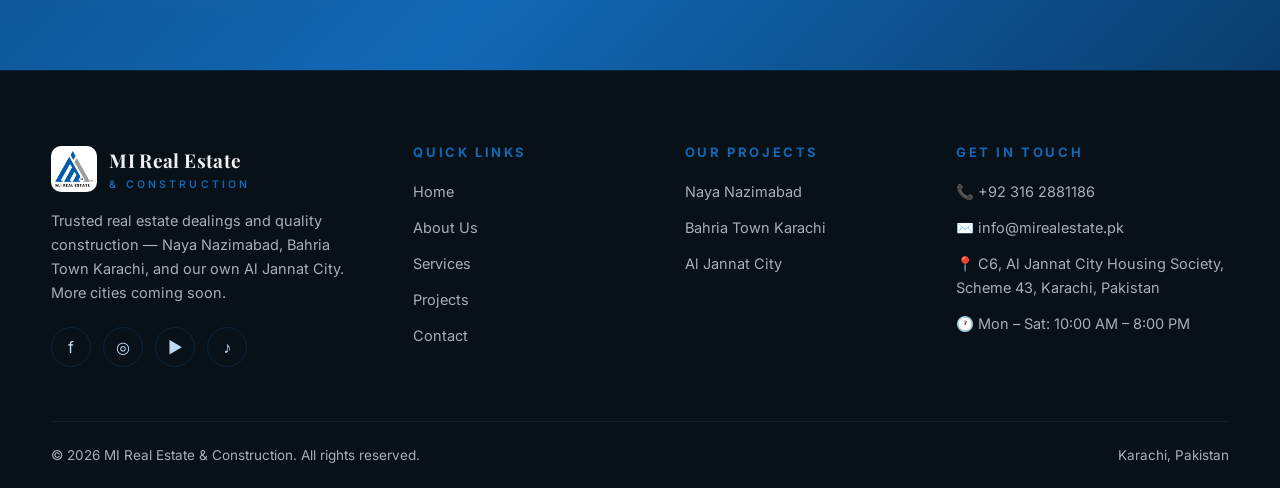
==== commit da67c16e: "Add cache-busting version query to CSS and JS references Browsers were serving stale cached styleshe" ====
--- a/index.html
+++ b/index.html
@@ -8,7 +8,7 @@
   <link rel="preconnect" href="https://fonts.googleapis.com">
   <link rel="preconnect" href="https://fonts.gstatic.com" crossorigin>
   <link href="https://fonts.googleapis.com/css2?family=Playfair+Display:ital,wght@0,500;0,600;0,700;1,500&family=Inter:wght@400;500;600;700&display=swap" rel="stylesheet">
-  <link rel="stylesheet" href="css/style.css">
+  <link rel="stylesheet" href="css/style.css?v=3">
   <link rel="icon" type="image/png" href="images/logo.png">
 </head>
 <body>
@@ -434,6 +434,6 @@
     <svg viewBox="0 0 32 32"><path d="M16 .8C7.6.8.8 7.6.8 16c0 2.7.7 5.3 2 7.6L.8 31.2l7.8-2c2.2 1.2 4.7 1.9 7.4 1.9 8.4 0 15.2-6.8 15.2-15.2S24.4.8 16 .8zm0 27.7c-2.4 0-4.7-.7-6.7-1.9l-.5-.3-4.6 1.2 1.2-4.5-.3-.5c-1.3-2-2-4.4-2-6.8C3.1 8.9 8.9 3.1 16 3.1S28.9 8.9 28.9 16 23.1 28.5 16 28.5zm7.1-9.5c-.4-.2-2.3-1.1-2.6-1.3-.4-.1-.6-.2-.9.2-.3.4-1 1.3-1.3 1.5-.2.3-.5.3-.9.1-.4-.2-1.6-.6-3.1-1.9-1.1-1-1.9-2.3-2.1-2.6-.2-.4 0-.6.2-.8.2-.2.4-.5.6-.7.2-.2.3-.4.4-.7.1-.3.1-.5 0-.7-.1-.2-.9-2.1-1.2-2.9-.3-.8-.6-.7-.9-.7h-.8c-.3 0-.7.1-1.1.5-.4.4-1.4 1.4-1.4 3.4s1.5 3.9 1.7 4.2c.2.3 2.9 4.5 7.1 6.3 1 .4 1.8.7 2.4.9 1 .3 1.9.3 2.6.2.8-.1 2.3-.9 2.7-1.9.3-.9.3-1.7.2-1.9-.1-.1-.3-.2-.7-.4z"/></svg>
   </a>
 
-  <script src="js/main.js"></script>
+  <script src="js/main.js?v=3"></script>
 </body>
 </html>
--- a/css/style.css
+++ b/css/style.css
@@ -526,7 +526,7 @@
 }
 .step-num { font-family: var(--font-head); font-size: 44px; color: rgba(18,104,181,0.4); font-weight: 700; line-height: 1; margin-bottom: 14px; }
 .step h3 { font-size: 18px; margin-bottom: 8px; color: #152230; }
-.step p { font-size: 14px; }
+.step p { font-size: 14px; color: var(--muted-on-light); }
 
 /* ---------- Footer ---------- */
 
@@ -601,6 +601,18 @@
   display: block;
 }
 .look-tile:hover { transform: translateY(-5px); border-color: var(--gold); box-shadow: var(--shadow); }
+
+/* Hover: the hovered tile pops up, its neighbours shrink and fade */
+@media (hover: hover) {
+  .lookfor-grid:hover .look-tile { transform: scale(0.93); opacity: 0.55; }
+  .lookfor-grid .look-tile:hover { transform: scale(1.08) translateY(-8px); opacity: 1; border-color: var(--gold); box-shadow: var(--shadow); z-index: 2; }
+  .look-tile { position: relative; }
+
+  .steps-grid:hover .step { transform: scale(0.94); opacity: 0.55; }
+  .steps-grid .step:hover { transform: scale(1.06) translateY(-6px); opacity: 1; box-shadow: var(--shadow); z-index: 2; }
+}
+.step { transition: transform 0.25s ease, opacity 0.25s ease, box-shadow 0.25s ease; }
+.look-tile { transition: transform 0.25s ease, opacity 0.25s ease, border-color 0.25s ease, box-shadow 0.25s ease; }
 .look-tile .service-icon { margin: 0 auto 14px; }
 .look-tile b { display: block; font-size: 15px; color: #152230; }
 .look-tile span { font-size: 12.5px; color: var(--muted-on-light); }
@@ -694,6 +706,20 @@
 .insight-band .split { align-items: center; }
 .insight-num { font-family: var(--font-head); font-size: clamp(60px, 8vw, 110px); font-weight: 700; color: var(--gold-strong); line-height: 1; }
 .insight-num small { display: block; font-family: var(--font-body); font-size: 14px; letter-spacing: 0.2em; text-transform: uppercase; color: var(--muted-on-dark); margin-top: 12px; }
+
+/* ---------- Office gallery ---------- */
+
+.office-grid { display: grid; grid-template-columns: repeat(4, 1fr); gap: 18px; }
+.office-grid img {
+  width: 100%; height: 340px; object-fit: cover;
+  border-radius: var(--radius);
+  border: 1px solid var(--line);
+  transition: transform 0.25s ease, box-shadow 0.25s ease;
+}
+.office-grid img:hover { transform: translateY(-5px); box-shadow: var(--shadow); }
+
+@media (max-width: 1000px) { .office-grid { grid-template-columns: repeat(2, 1fr); } }
+@media (max-width: 560px) { .office-grid { grid-template-columns: 1fr; } .office-grid img { height: 300px; } }
 
 /* ---------- Reveal animation ---------- */
 
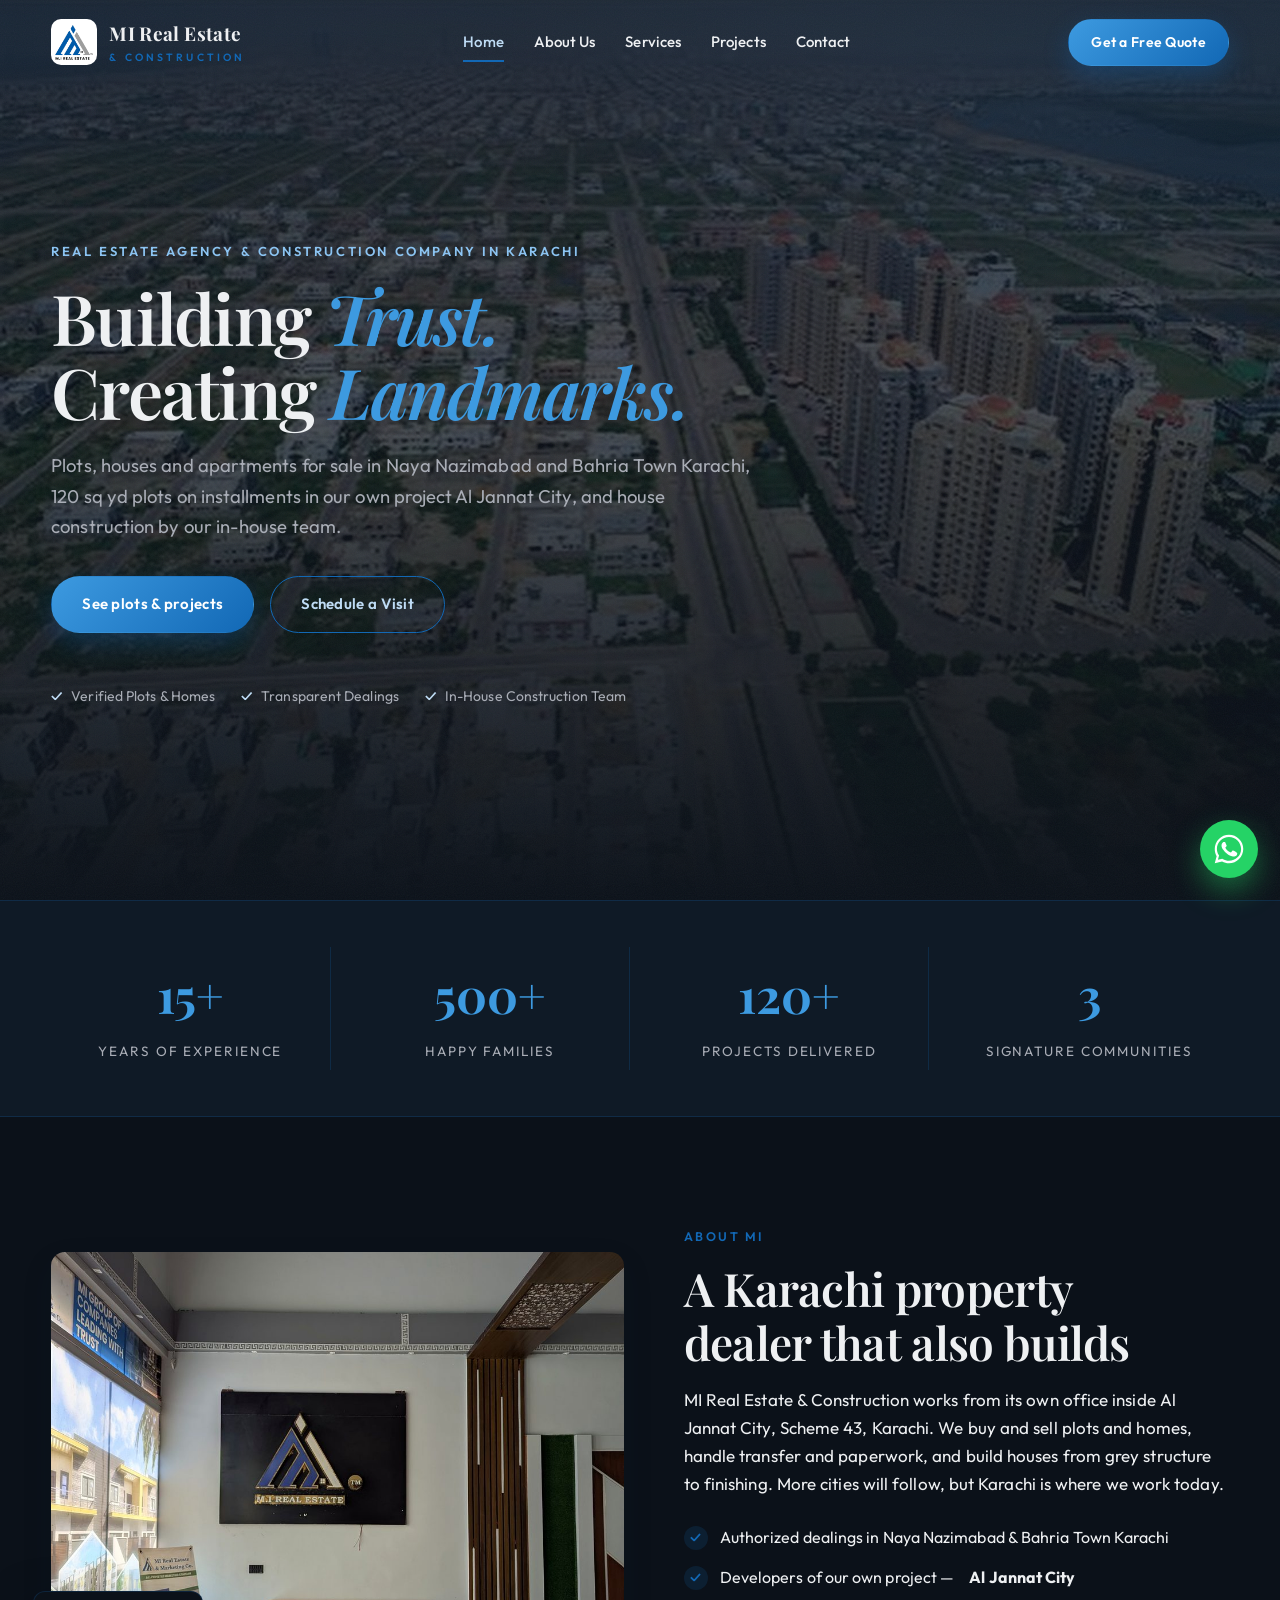
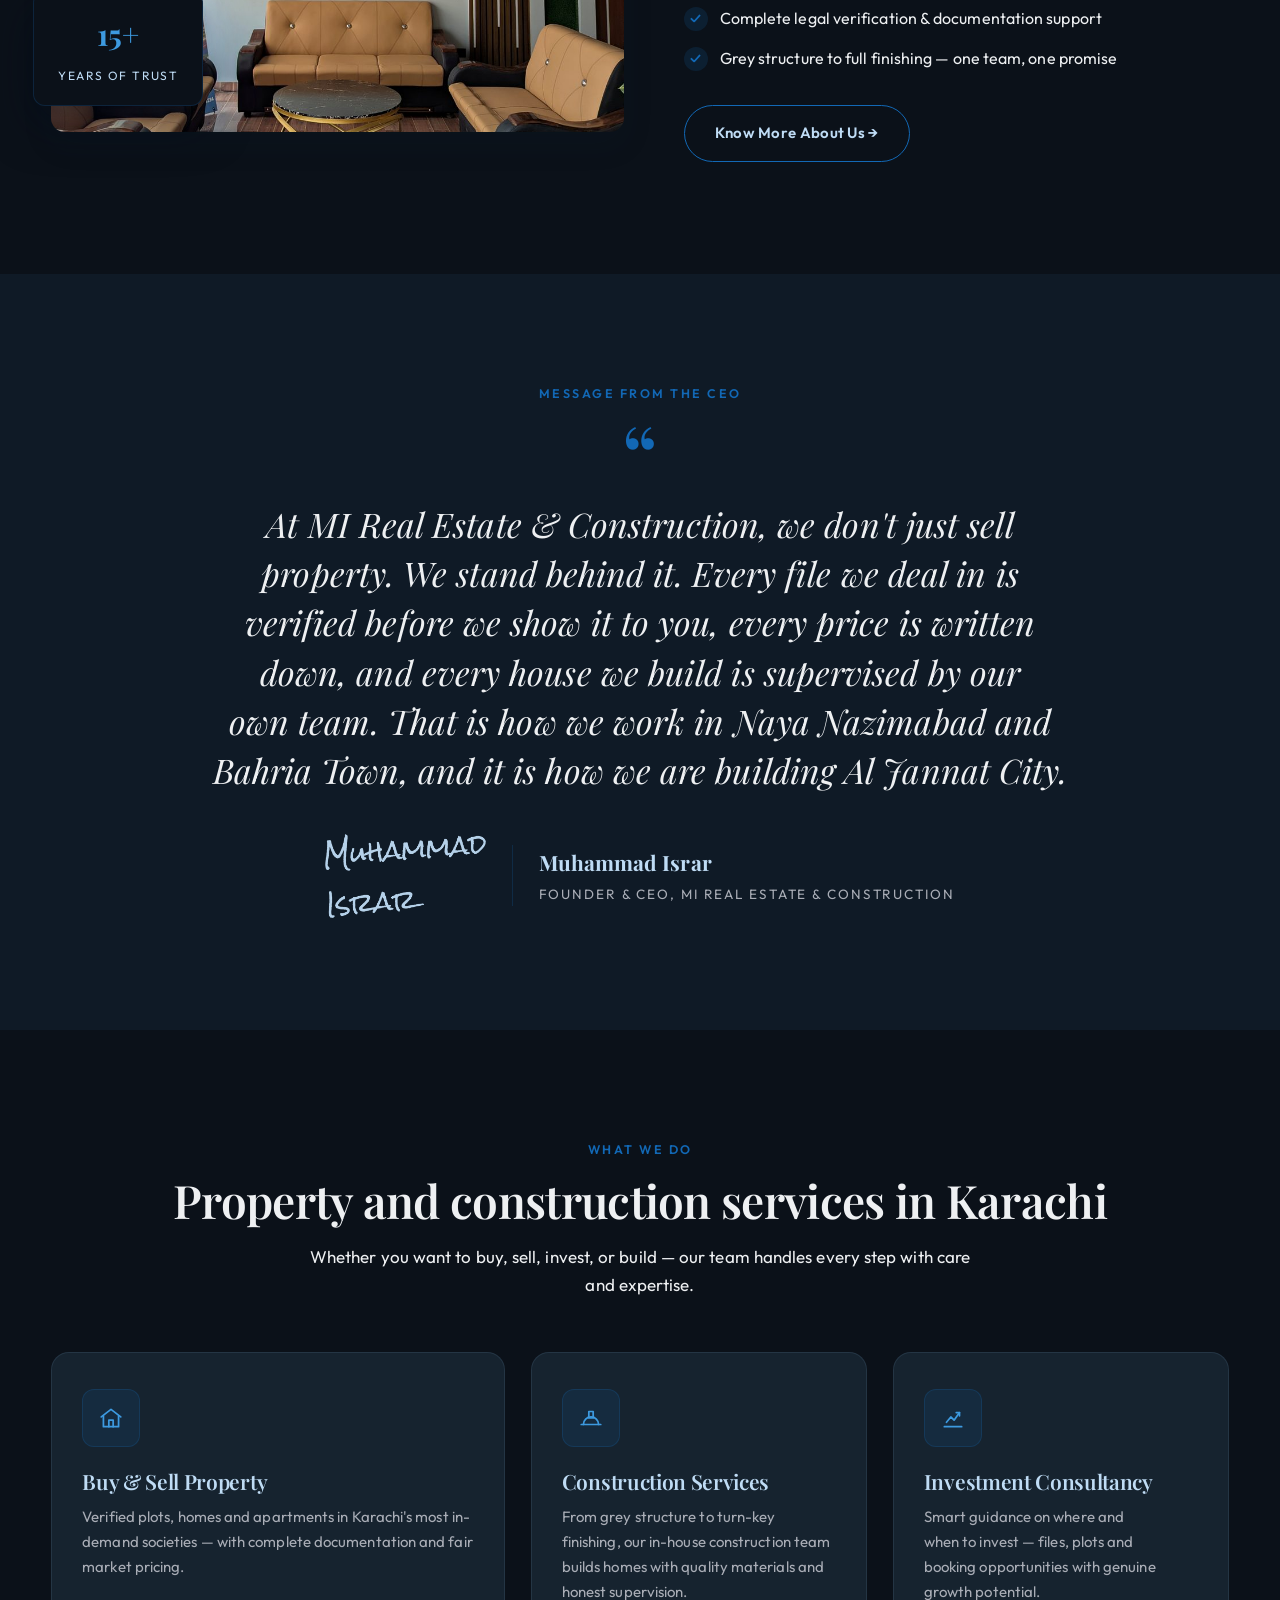
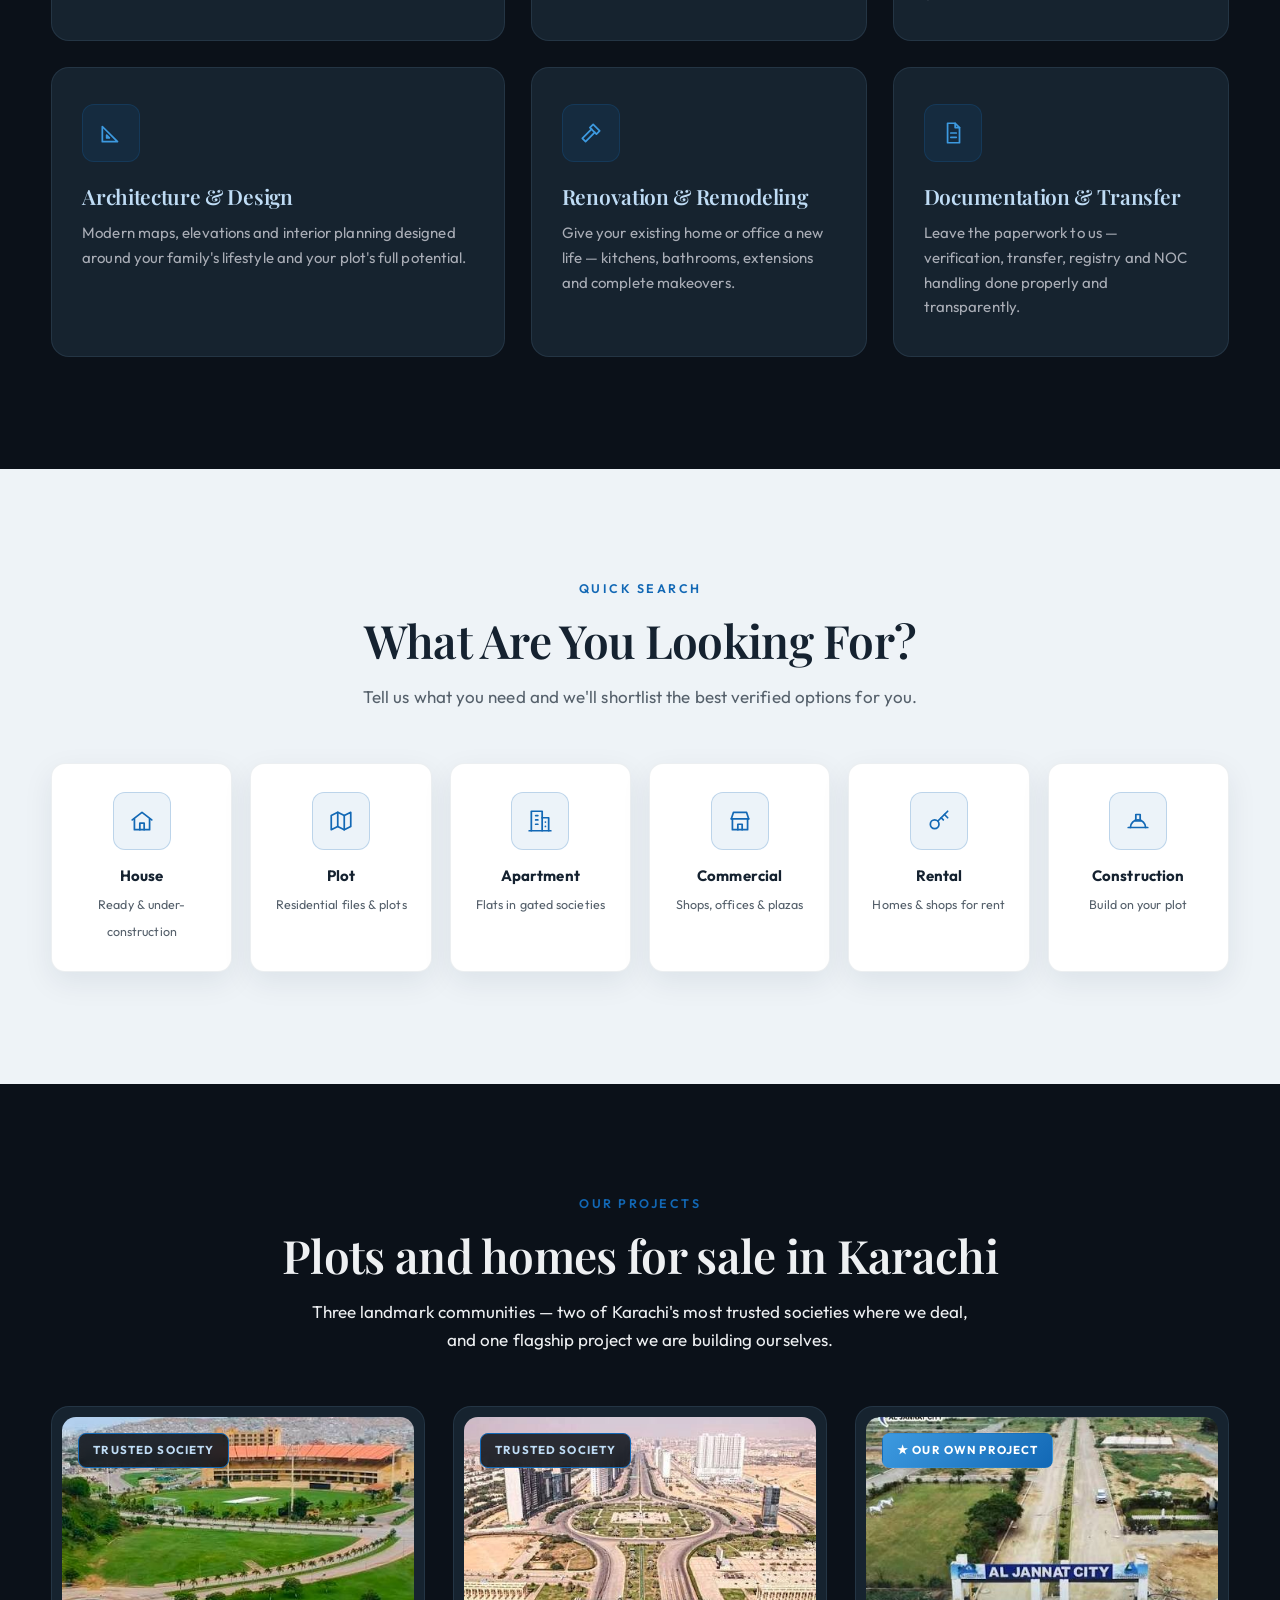
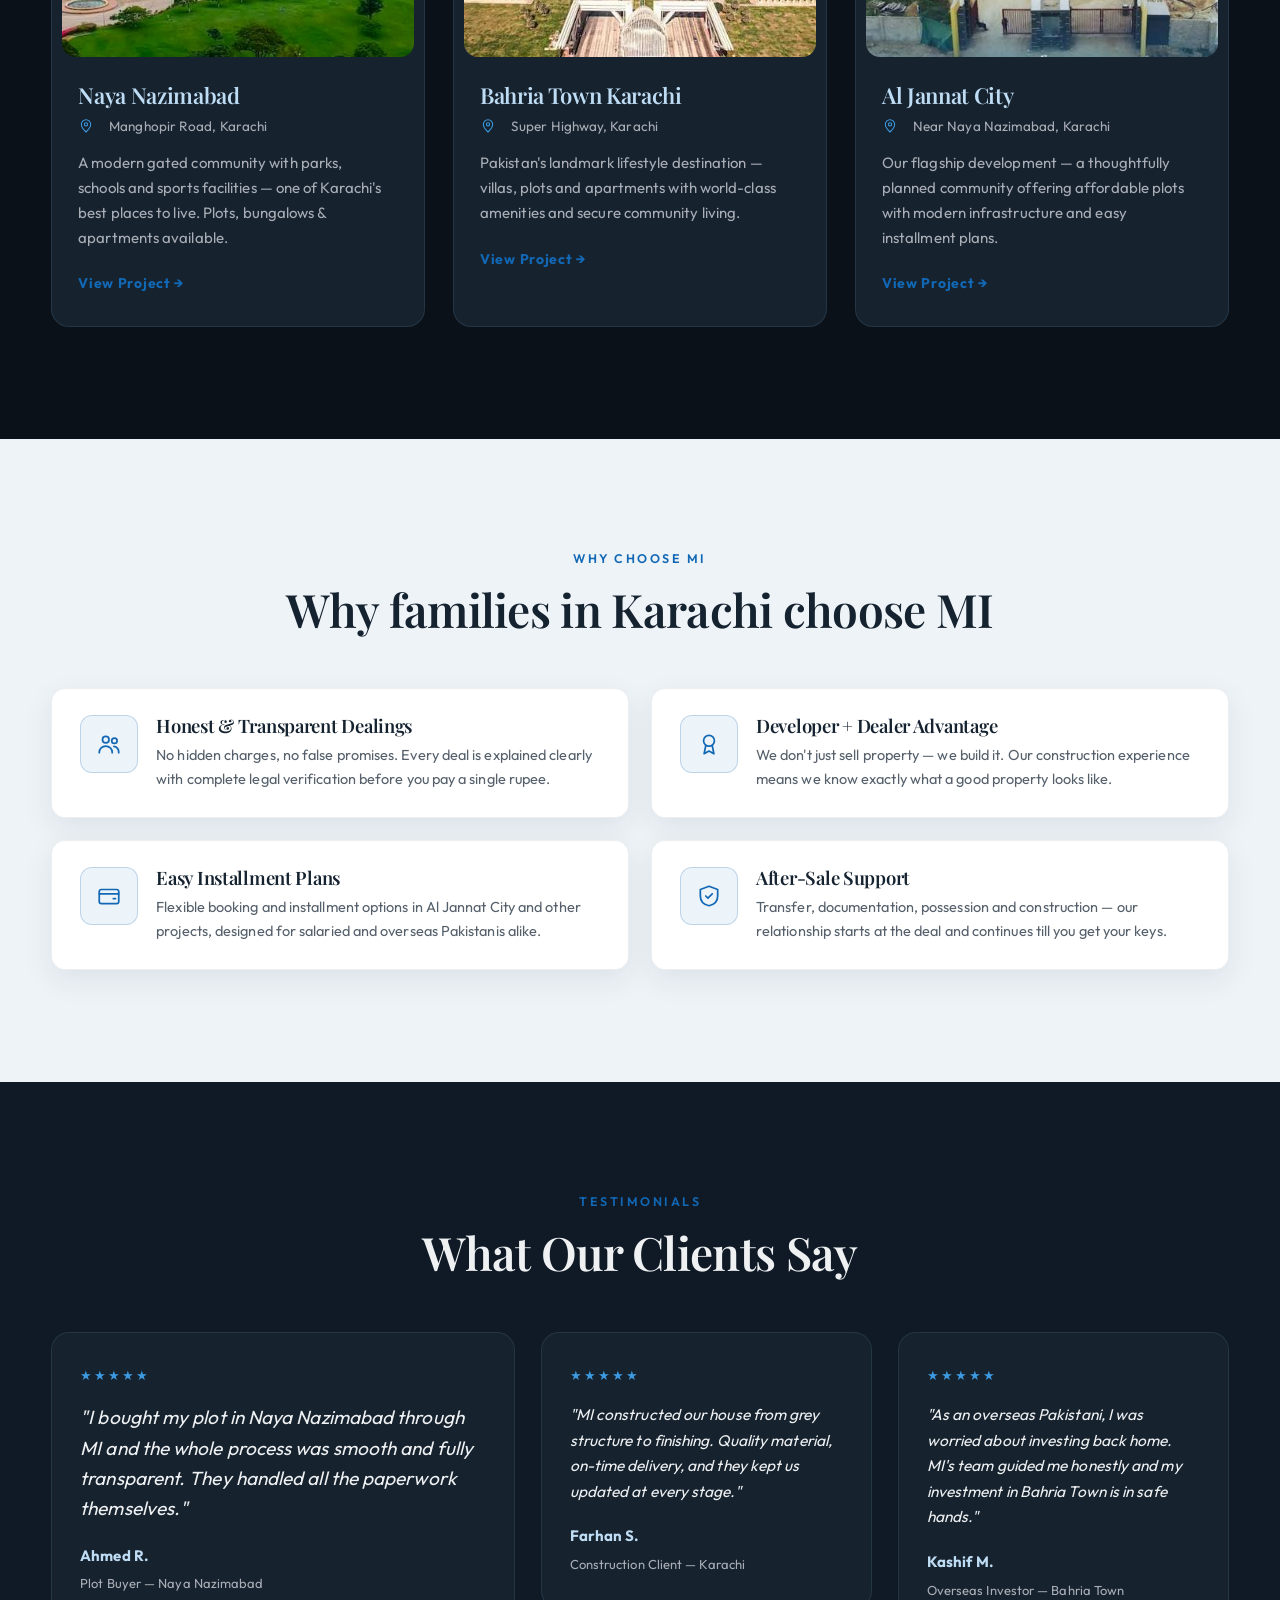
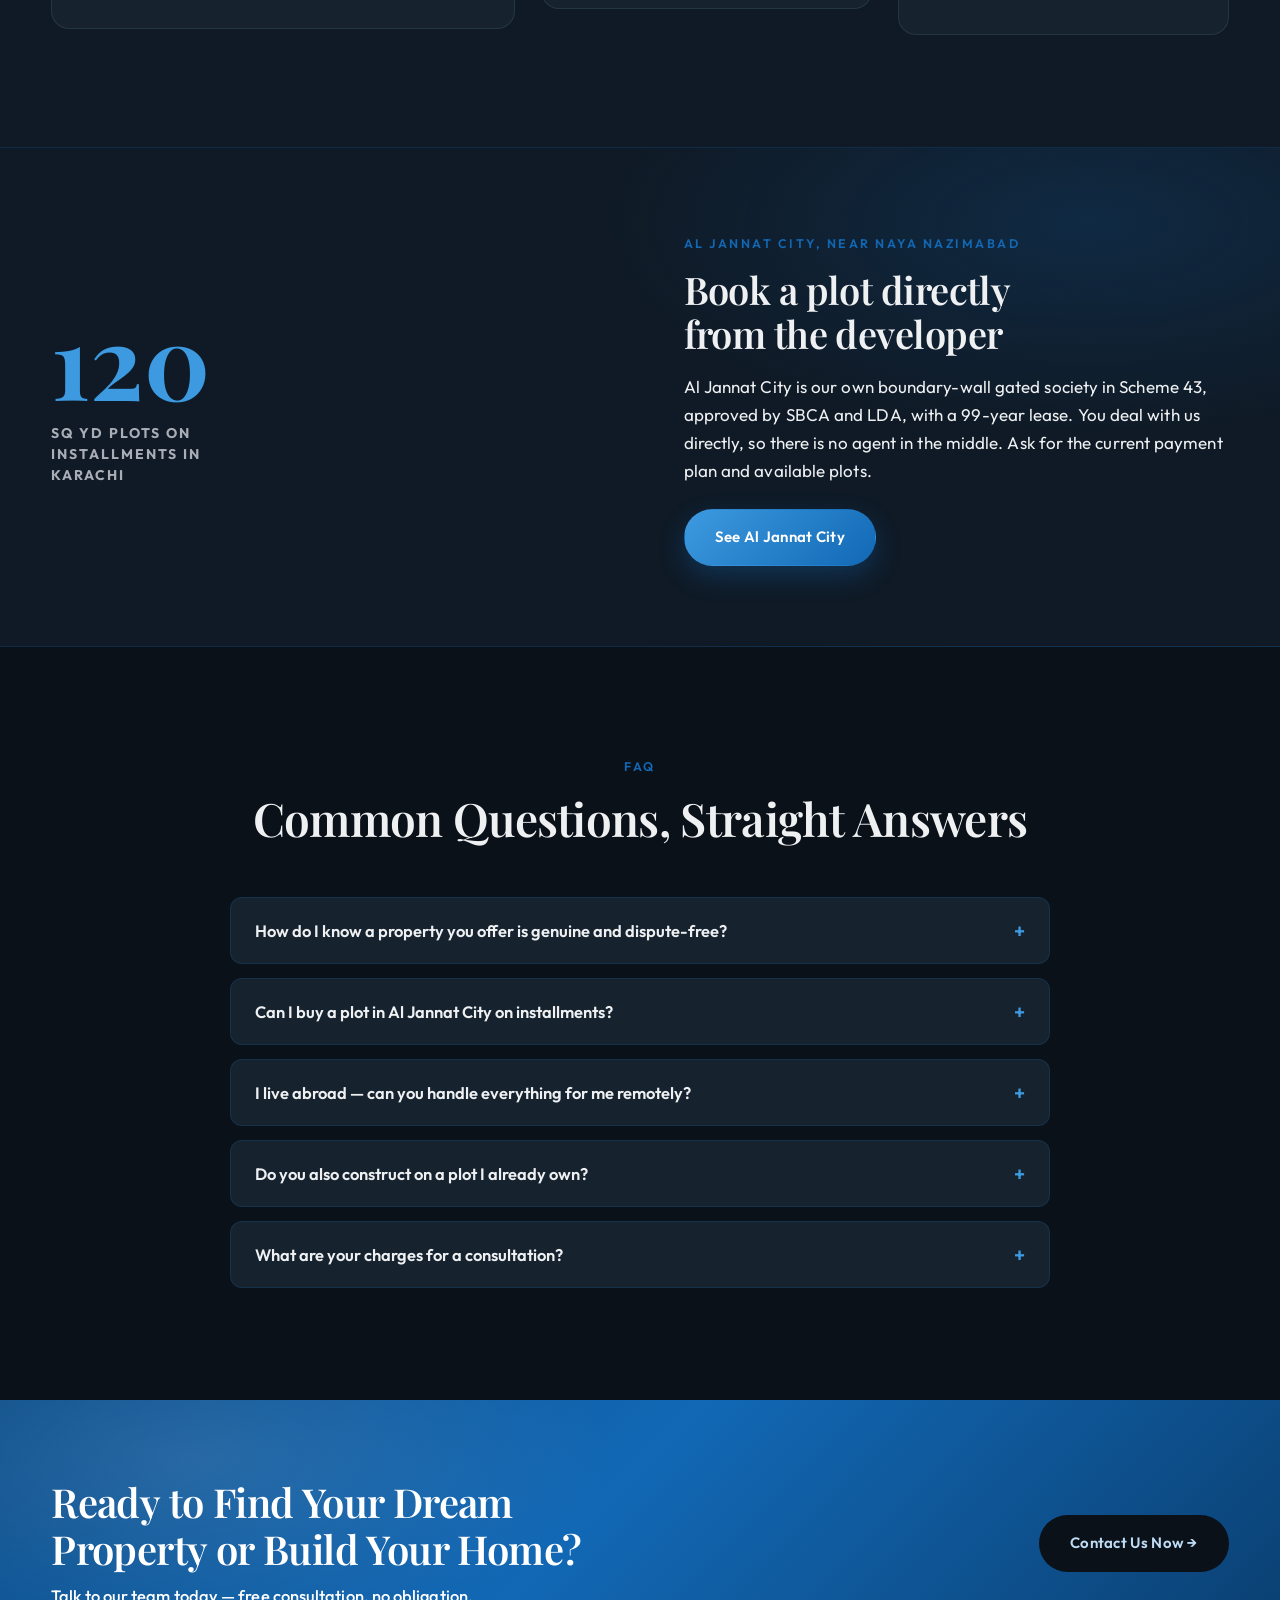
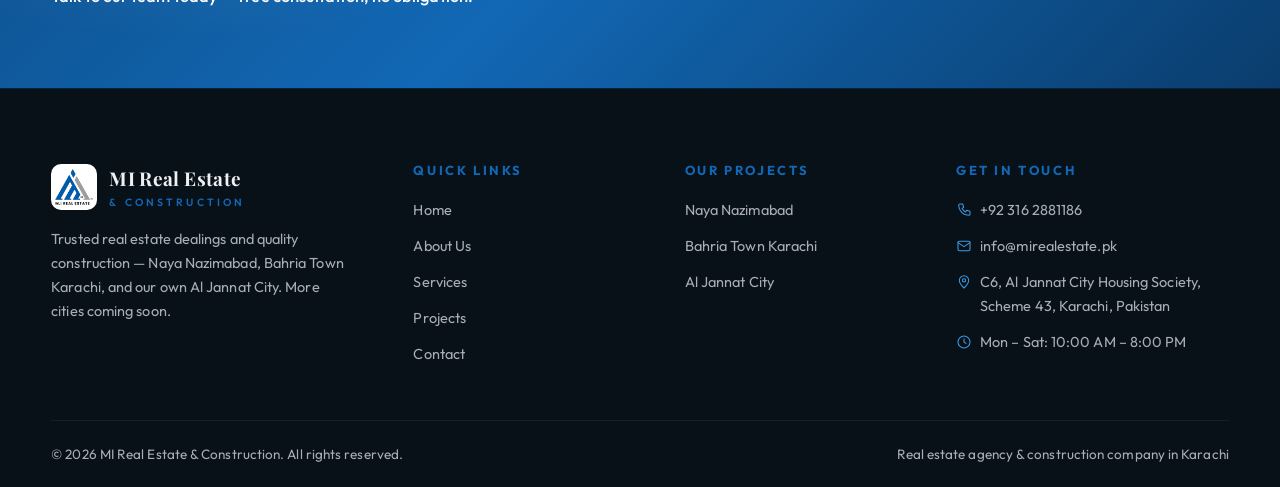
==== commit bbcbeaad: "Redesign pass, Karachi SEO, remove CEO photo Swap emoji for SVG icons, Outfit body font, tighter typ" ====
--- a/index.html
+++ b/index.html
@@ -3,15 +3,27 @@
 <head>
   <meta charset="UTF-8">
   <meta name="viewport" content="width=device-width, initial-scale=1.0">
-  <title>MI Real Estate &amp; Construction — Karachi | Building Trust, Creating Landmarks</title>
-  <meta name="description" content="MI Real Estate & Construction — trusted real estate and construction company in Karachi. Buy, sell and invest in Naya Nazimabad, Bahria Town Karachi and our own project Al Jannat City.">
+  <title>MI Real Estate &amp; Construction | Property Dealer &amp; Construction Company in Karachi</title>
+  <meta name="description" content="Buy and sell plots, houses and apartments in Naya Nazimabad, Bahria Town Karachi and Al Jannat City. 120 sq yd plots on installments and house construction in Karachi. Call 0316-2881186.">
+  <meta name="robots" content="index, follow">
+  <meta name="geo.region" content="PK-SD">
+  <meta name="geo.placename" content="Karachi">
+  <meta property="og:type" content="website">
+  <meta property="og:site_name" content="MI Real Estate &amp; Construction">
+  <meta property="og:title" content="MI Real Estate &amp; Construction | Property Dealer &amp; Construction Company in Karachi">
+  <meta property="og:description" content="Buy and sell plots, houses and apartments in Naya Nazimabad, Bahria Town Karachi and Al Jannat City. 120 sq yd plots on installments and house construction in Karachi. Call 0316-2881186.">
+  <meta property="og:image" content="images/office-1.jpg">
+  <meta name="theme-color" content="#0b1119">
   <link rel="preconnect" href="https://fonts.googleapis.com">
   <link rel="preconnect" href="https://fonts.gstatic.com" crossorigin>
-  <link href="https://fonts.googleapis.com/css2?family=Playfair+Display:ital,wght@0,500;0,600;0,700;1,500&family=Inter:wght@400;500;600;700&display=swap" rel="stylesheet">
-  <link rel="stylesheet" href="css/style.css?v=3">
+  <link href="https://fonts.googleapis.com/css2?family=Playfair+Display:ital,wght@0,500;0,600;0,700;1,500&family=Outfit:wght@300;400;500;600;700&display=swap" rel="stylesheet">
+  <link rel="stylesheet" href="css/style.css?v=4">
   <link rel="icon" type="image/png" href="images/logo.png">
+  <script type="application/ld+json">{"@context": "https://schema.org", "@type": "RealEstateAgent", "name": "MI Real Estate & Construction", "alternateName": "M.I Real Estate", "image": "images/office-1.jpg", "logo": "images/logo.png", "telephone": "+923162881186", "priceRange": "PKR", "address": {"@type": "PostalAddress", "streetAddress": "C6, Al Jannat City Housing Society, Scheme 43", "addressLocality": "Karachi", "addressRegion": "Sindh", "addressCountry": "PK"}, "areaServed": {"@type": "City", "name": "Karachi"}, "founder": {"@type": "Person", "name": "Muhammad Israr"}, "openingHoursSpecification": [{"@type": "OpeningHoursSpecification", "dayOfWeek": ["Monday", "Tuesday", "Wednesday", "Thursday", "Friday", "Saturday"], "opens": "10:00", "closes": "20:00"}], "knowsAbout": ["Plots for sale in Karachi", "Naya Nazimabad", "Bahria Town Karachi", "Al Jannat City", "House construction in Karachi"]}</script>
+  <script type="application/ld+json">{"@context": "https://schema.org", "@type": "FAQPage", "mainEntity": [{"@type": "Question", "name": "How do I know a property you offer is genuine and dispute-free?", "acceptedAnswer": {"@type": "Answer", "text": "Every property we deal in goes through document verification before we present it to you — ownership record, transfer history and society NOC. We show you the verification proof, and you are welcome to have your own lawyer double-check everything before any payment."}}, {"@type": "Question", "name": "Can I buy a plot in Al Jannat City on installments?", "acceptedAnswer": {"@type": "Answer", "text": "Yes. As the developer of Al Jannat City, we offer easy installment plans with a simple booking amount. Contact us and we will share the current payment plan and available plot sizes."}}, {"@type": "Question", "name": "I live abroad — can you handle everything for me remotely?", "acceptedAnswer": {"@type": "Answer", "text": "Absolutely. A large part of our clients are overseas Pakistanis. We share video site visits, verified documents and step-by-step updates on WhatsApp, and handle transfer formalities through proper power-of-attorney procedures."}}, {"@type": "Question", "name": "Do you also construct on a plot I already own?", "acceptedAnswer": {"@type": "Answer", "text": "Yes. Our in-house construction team builds on your plot anywhere in Karachi — from map design and approvals to grey structure and complete finishing, with transparent material billing and weekly progress photos."}}, {"@type": "Question", "name": "What are your charges for a consultation?", "acceptedAnswer": {"@type": "Answer", "text": "Nothing. Consultation and property shortlisting are completely free — you only pay standard, clearly-explained charges when an actual deal or construction agreement happens."}}]}</script>
 </head>
 <body>
+  <a class="skip-link" href="#main">Skip to content</a>
 
   <!-- ================= HEADER ================= -->
   <header class="site-header">
@@ -32,16 +44,17 @@
     </div>
   </header>
 
+  <main id="main">
+
   <!-- ================= HERO ================= -->
   <section class="hero">
     <div class="hero-photo"></div>
     <div class="container">
       <div class="hero-inner">
-        <span class="kicker">Real Estate &amp; Construction · Pakistan</span>
-        <h1>Building <em>Trust.</em><br>Creating <em>Landmarks.</em></h1>
-        <p>From your dream home in Naya Nazimabad and Bahria Town to our own flagship development — Al Jannat City — MI Real Estate &amp; Construction delivers honest deals and quality construction, rooted in Karachi and growing across Pakistan.</p>
+        <h1><span class="h1-kicker">Real estate agency &amp; construction company in Karachi</span>Building <em>Trust.</em><br>Creating <em>Landmarks.</em></h1>
+        <p>Plots, houses and apartments for sale in Naya Nazimabad and Bahria Town Karachi, 120 sq yd plots on installments in our own project Al Jannat City, and house construction by our in-house team.</p>
         <div class="hero-actions">
-          <a href="projects.html" class="btn btn-gold">Explore Our Projects →</a>
+          <a href="projects.html" class="btn btn-gold">See plots &amp; projects</a>
           <a href="contact.html" class="btn btn-ghost">Schedule a Visit</a>
         </div>
         <div class="hero-badges">
@@ -79,14 +92,14 @@
   <section class="section section-dark">
     <div class="container split">
       <div class="split-media reveal">
-        <img src="images/about.jpg" alt="MI Real Estate & Construction — our work in Karachi" data-fallback>
+        <img loading="lazy" decoding="async" src="images/about.jpg" alt="MI Real Estate & Construction — our work in Karachi" data-fallback>
         <span class="media-frame"></span>
         <div class="experience-chip"><b>15+</b><span>Years of Trust</span></div>
       </div>
       <div class="reveal">
         <span class="kicker">About MI</span>
-        <h2 class="section-title">A Name Families Trust for Property &amp; Construction</h2>
-        <p class="section-lead">MI Real Estate &amp; Construction is headquartered in Karachi, offering complete property solutions under one roof — buying, selling, investment consultancy, and full-scale construction — with plans to bring the same trusted service to more of Pakistan's major cities soon. We believe a property deal is not just a transaction; it is a family's future.</p>
+        <h2 class="section-title">A Karachi property dealer that also builds</h2>
+        <p class="section-lead">MI Real Estate &amp; Construction works from its own office inside Al Jannat City, Scheme 43, Karachi. We buy and sell plots and homes, handle transfer and paperwork, and build houses from grey structure to finishing. More cities will follow, but Karachi is where we work today.</p>
         <ul class="checklist">
           <li><span class="tick">✓</span> Authorized dealings in Naya Nazimabad &amp; Bahria Town Karachi</li>
           <li><span class="tick">✓</span> Developers of our own project — <b>&nbsp;Al Jannat City</b></li>
@@ -99,20 +112,16 @@
   </section>
 
   <!-- ================= CEO MESSAGE ================= -->
-  <section class="section section-coal">
-    <div class="container ceo-split">
-      <div class="ceo-photo-wrap reveal">
-        <img src="images/ceo.jpg" alt="CEO &amp; Founder — MI Real Estate &amp; Construction" data-fallback="images/ceo-placeholder.svg">
-      </div>
-      <div class="reveal">
-        <span class="kicker">Message from the CEO</span>
-        <h2 class="section-title">We Build More Than Homes — We Build Confidence</h2>
-        <blockquote class="ceo-quote">"At MI Real Estate &amp; Construction, we don't just sell property — we build trust. Our team is committed to connecting families with verified homes and honest construction: faster, smarter, and with complete transparency. We built this company to elevate real estate through trust, precision, and personal attention — from a single plot file to the whole of Al Jannat City."</blockquote>
+  <section class="section section-coal ceo-section">
+    <div class="container ceo-solo reveal">
+      <span class="kicker">Message from the CEO</span>
+      <blockquote class="ceo-quote">At MI Real Estate &amp; Construction, we don't just sell property. We stand behind it. Every file we deal in is verified before we show it to you, every price is written down, and every house we build is supervised by our own team. That is how we work in Naya Nazimabad and Bahria Town, and it is how we are building Al Jannat City.</blockquote>
+      <div class="ceo-foot">
+        <img class="ceo-sign" src="images/signature.png" alt="Signature of Muhammad Israr" width="603" height="316" loading="lazy" decoding="async">
         <div class="ceo-who">
           <b>Muhammad Israr</b>
-          <span>Founder &amp; CEO — MI Real Estate &amp; Construction</span>
-        </div>
-        <img class="ceo-sign" src="images/signature.png" alt="Muhammad Israr — signature">
+          <span>Founder &amp; CEO, MI Real Estate &amp; Construction</span>
+        </div>
       </div>
     </div>
   </section>
@@ -122,37 +131,37 @@
     <div class="container">
       <div class="section-head center reveal">
         <span class="kicker">What We Do</span>
-        <h2 class="section-title">Complete Property Solutions, Under One Roof</h2>
+        <h2 class="section-title">Property and construction services in Karachi</h2>
         <p class="section-lead">Whether you want to buy, sell, invest, or build — our team handles every step with care and expertise.</p>
       </div>
-      <div class="cards-grid">
-        <div class="service-card reveal">
-          <div class="service-icon">🏠</div>
+      <div class="cards-grid bento">
+        <div class="service-card reveal">
+          <div class="service-icon"><svg viewBox="0 0 24 24" fill="none" stroke="currentColor" stroke-width="1.6" stroke-linecap="round" stroke-linejoin="round" aria-hidden="true"><path d="M3 11l9-7 9 7"/><path d="M5 10v10h14V10"/><path d="M10 20v-6h4v6"/></svg></div>
           <h3>Buy &amp; Sell Property</h3>
           <p>Verified plots, homes and apartments in Karachi's most in-demand societies — with complete documentation and fair market pricing.</p>
         </div>
         <div class="service-card reveal">
-          <div class="service-icon">🏗️</div>
+          <div class="service-icon"><svg viewBox="0 0 24 24" fill="none" stroke="currentColor" stroke-width="1.6" stroke-linecap="round" stroke-linejoin="round" aria-hidden="true"><path d="M3 18h18"/><path d="M5 18a7 7 0 0 1 14 0"/><path d="M10 6h4v6h-4z"/></svg></div>
           <h3>Construction Services</h3>
           <p>From grey structure to turn-key finishing, our in-house construction team builds homes with quality materials and honest supervision.</p>
         </div>
         <div class="service-card reveal">
-          <div class="service-icon">📈</div>
+          <div class="service-icon"><svg viewBox="0 0 24 24" fill="none" stroke="currentColor" stroke-width="1.6" stroke-linecap="round" stroke-linejoin="round" aria-hidden="true"><path d="M4 20h16"/><path d="M6 16l4-5 3 3 5-7"/><path d="M15 7h3v3"/></svg></div>
           <h3>Investment Consultancy</h3>
           <p>Smart guidance on where and when to invest — files, plots and booking opportunities with genuine growth potential.</p>
         </div>
         <div class="service-card reveal">
-          <div class="service-icon">📐</div>
+          <div class="service-icon"><svg viewBox="0 0 24 24" fill="none" stroke="currentColor" stroke-width="1.6" stroke-linecap="round" stroke-linejoin="round" aria-hidden="true"><path d="M4 20V6l14 14H4z"/><path d="M8 16.5V14l2.5 2.5H8z"/></svg></div>
           <h3>Architecture &amp; Design</h3>
           <p>Modern maps, elevations and interior planning designed around your family's lifestyle and your plot's full potential.</p>
         </div>
         <div class="service-card reveal">
-          <div class="service-icon">🔨</div>
+          <div class="service-icon"><svg viewBox="0 0 24 24" fill="none" stroke="currentColor" stroke-width="1.6" stroke-linecap="round" stroke-linejoin="round" aria-hidden="true"><path d="M14 4l6 6-3 3-6-6z"/><path d="M12.5 8.5L4 17l3 3 8.5-8.5"/></svg></div>
           <h3>Renovation &amp; Remodeling</h3>
           <p>Give your existing home or office a new life — kitchens, bathrooms, extensions and complete makeovers.</p>
         </div>
         <div class="service-card reveal">
-          <div class="service-icon">📋</div>
+          <div class="service-icon"><svg viewBox="0 0 24 24" fill="none" stroke="currentColor" stroke-width="1.6" stroke-linecap="round" stroke-linejoin="round" aria-hidden="true"><path d="M7 3h7l4 4v14H7z"/><path d="M14 3v4h4"/><path d="M10 12h5M10 16h5"/></svg></div>
           <h3>Documentation &amp; Transfer</h3>
           <p>Leave the paperwork to us — verification, transfer, registry and NOC handling done properly and transparently.</p>
         </div>
@@ -170,32 +179,32 @@
       </div>
       <div class="lookfor-grid">
         <a href="contact.html" class="look-tile reveal">
-          <div class="service-icon">🏡</div>
+          <div class="service-icon"><svg viewBox="0 0 24 24" fill="none" stroke="currentColor" stroke-width="1.6" stroke-linecap="round" stroke-linejoin="round" aria-hidden="true"><path d="M3 11l9-7 9 7"/><path d="M5 10v10h14V10"/><path d="M10 20v-6h4v6"/></svg></div>
           <b>House</b>
           <span>Ready &amp; under-construction</span>
         </a>
         <a href="contact.html" class="look-tile reveal">
-          <div class="service-icon">🌍</div>
+          <div class="service-icon"><svg viewBox="0 0 24 24" fill="none" stroke="currentColor" stroke-width="1.6" stroke-linecap="round" stroke-linejoin="round" aria-hidden="true"><path d="M3 7l6-3 6 3 6-3v13l-6 3-6-3-6 3z"/><path d="M9 4v13M15 7v13"/></svg></div>
           <b>Plot</b>
           <span>Residential files &amp; plots</span>
         </a>
         <a href="contact.html" class="look-tile reveal">
-          <div class="service-icon">🏢</div>
+          <div class="service-icon"><svg viewBox="0 0 24 24" fill="none" stroke="currentColor" stroke-width="1.6" stroke-linecap="round" stroke-linejoin="round" aria-hidden="true"><path d="M4 21V3h10v18"/><path d="M14 9h6v12"/><path d="M2 21h20"/><path d="M8 7h2M8 11h2M8 15h2M17 13h.01M17 17h.01"/></svg></div>
           <b>Apartment</b>
           <span>Flats in gated societies</span>
         </a>
         <a href="contact.html" class="look-tile reveal">
-          <div class="service-icon">🏪</div>
+          <div class="service-icon"><svg viewBox="0 0 24 24" fill="none" stroke="currentColor" stroke-width="1.6" stroke-linecap="round" stroke-linejoin="round" aria-hidden="true"><path d="M4 10l2-6h12l2 6"/><path d="M4 10h16"/><path d="M5 10v10h14V10"/><path d="M10 20v-5h4v5"/></svg></div>
           <b>Commercial</b>
           <span>Shops, offices &amp; plazas</span>
         </a>
         <a href="contact.html" class="look-tile reveal">
-          <div class="service-icon">🔑</div>
+          <div class="service-icon"><svg viewBox="0 0 24 24" fill="none" stroke="currentColor" stroke-width="1.6" stroke-linecap="round" stroke-linejoin="round" aria-hidden="true"><circle cx="8" cy="15" r="4"/><path d="M11 12l9-9"/><path d="M17 6l3 3M14 9l2 2"/></svg></div>
           <b>Rental</b>
           <span>Homes &amp; shops for rent</span>
         </a>
         <a href="services.html" class="look-tile reveal">
-          <div class="service-icon">🏗️</div>
+          <div class="service-icon"><svg viewBox="0 0 24 24" fill="none" stroke="currentColor" stroke-width="1.6" stroke-linecap="round" stroke-linejoin="round" aria-hidden="true"><path d="M3 18h18"/><path d="M5 18a7 7 0 0 1 14 0"/><path d="M10 6h4v6h-4z"/></svg></div>
           <b>Construction</b>
           <span>Build on your plot</span>
         </a>
@@ -208,18 +217,18 @@
     <div class="container">
       <div class="section-head center reveal">
         <span class="kicker">Our Projects</span>
-        <h2 class="section-title">Communities We Are Proud Of</h2>
+        <h2 class="section-title">Plots and homes for sale in Karachi</h2>
         <p class="section-lead">Three landmark communities — two of Karachi's most trusted societies where we deal, and one flagship project we are building ourselves.</p>
       </div>
       <div class="projects-grid">
         <div class="project-card reveal">
           <div class="project-media">
             <span class="project-tag">Trusted Society</span>
-            <img src="images/naya-nazimabad-1.jpg" alt="Naya Nazimabad, Karachi" data-fallback>
+            <img loading="lazy" decoding="async" src="images/naya-nazimabad-1.jpg" alt="Naya Nazimabad, Karachi" data-fallback>
           </div>
           <div class="project-body">
             <h3>Naya Nazimabad</h3>
-            <div class="project-loc">📍 Manghopir Road, Karachi</div>
+            <div class="project-loc"><span class="ico"><svg viewBox="0 0 24 24" fill="none" stroke="currentColor" stroke-width="1.6" stroke-linecap="round" stroke-linejoin="round" aria-hidden="true"><path d="M12 21s7-6.3 7-11.5a7 7 0 0 0-14 0C5 14.7 12 21 12 21z"/><circle cx="12" cy="9.5" r="2.5"/></svg></span>Manghopir Road, Karachi</div>
             <p>A modern gated community with parks, schools and sports facilities — one of Karachi's best places to live. Plots, bungalows &amp; apartments available.</p>
             <a href="projects.html#naya-nazimabad" class="project-link">View Project →</a>
           </div>
@@ -227,11 +236,11 @@
         <div class="project-card reveal">
           <div class="project-media">
             <span class="project-tag">Trusted Society</span>
-            <img src="images/bahria-town-1.jpg" alt="Bahria Town Karachi" data-fallback>
+            <img loading="lazy" decoding="async" src="images/bahria-town-1.jpg" alt="Bahria Town Karachi" data-fallback>
           </div>
           <div class="project-body">
             <h3>Bahria Town Karachi</h3>
-            <div class="project-loc">📍 Super Highway, Karachi</div>
+            <div class="project-loc"><span class="ico"><svg viewBox="0 0 24 24" fill="none" stroke="currentColor" stroke-width="1.6" stroke-linecap="round" stroke-linejoin="round" aria-hidden="true"><path d="M12 21s7-6.3 7-11.5a7 7 0 0 0-14 0C5 14.7 12 21 12 21z"/><circle cx="12" cy="9.5" r="2.5"/></svg></span>Super Highway, Karachi</div>
             <p>Pakistan's landmark lifestyle destination — villas, plots and apartments with world-class amenities and secure community living.</p>
             <a href="projects.html#bahria-town" class="project-link">View Project →</a>
           </div>
@@ -239,11 +248,11 @@
         <div class="project-card reveal">
           <div class="project-media">
             <span class="project-tag own">★ Our Own Project</span>
-            <img src="images/al-jannat-city-1.jpg" alt="Al Jannat City — a project by MI Real Estate & Construction" data-fallback>
+            <img loading="lazy" decoding="async" src="images/al-jannat-city-1.jpg" alt="Al Jannat City — a project by MI Real Estate & Construction" data-fallback>
           </div>
           <div class="project-body">
             <h3>Al Jannat City</h3>
-            <div class="project-loc">📍 Near Naya Nazimabad, Karachi</div>
+            <div class="project-loc"><span class="ico"><svg viewBox="0 0 24 24" fill="none" stroke="currentColor" stroke-width="1.6" stroke-linecap="round" stroke-linejoin="round" aria-hidden="true"><path d="M12 21s7-6.3 7-11.5a7 7 0 0 0-14 0C5 14.7 12 21 12 21z"/><circle cx="12" cy="9.5" r="2.5"/></svg></span>Near Naya Nazimabad, Karachi</div>
             <p>Our flagship development — a thoughtfully planned community offering affordable plots with modern infrastructure and easy installment plans.</p>
             <a href="projects.html#al-jannat-city" class="project-link">View Project →</a>
           </div>
@@ -257,32 +266,32 @@
     <div class="container">
       <div class="section-head center reveal">
         <span class="kicker">Why Choose MI</span>
-        <h2 class="section-title">Why Families Across Pakistan Trust Us</h2>
+        <h2 class="section-title">Why families in Karachi choose MI</h2>
       </div>
       <div class="why-grid">
         <div class="why-item reveal">
-          <div class="service-icon">🤝</div>
+          <div class="service-icon"><svg viewBox="0 0 24 24" fill="none" stroke="currentColor" stroke-width="1.6" stroke-linecap="round" stroke-linejoin="round" aria-hidden="true"><circle cx="9" cy="8" r="3"/><path d="M3 20c0-3.5 2.7-6 6-6s6 2.5 6 6"/><circle cx="17" cy="9" r="2.5"/><path d="M16.5 14.2c2.8.4 4.5 2.6 4.5 5.8"/></svg></div>
           <div>
             <h3>Honest &amp; Transparent Dealings</h3>
             <p>No hidden charges, no false promises. Every deal is explained clearly with complete legal verification before you pay a single rupee.</p>
           </div>
         </div>
         <div class="why-item reveal">
-          <div class="service-icon">🏆</div>
+          <div class="service-icon"><svg viewBox="0 0 24 24" fill="none" stroke="currentColor" stroke-width="1.6" stroke-linecap="round" stroke-linejoin="round" aria-hidden="true"><circle cx="12" cy="9" r="5"/><path d="M9 13.5L7.5 21l4.5-2.5 4.5 2.5L15 13.5"/></svg></div>
           <div>
             <h3>Developer + Dealer Advantage</h3>
             <p>We don't just sell property — we build it. Our construction experience means we know exactly what a good property looks like.</p>
           </div>
         </div>
         <div class="why-item reveal">
-          <div class="service-icon">💰</div>
+          <div class="service-icon"><svg viewBox="0 0 24 24" fill="none" stroke="currentColor" stroke-width="1.6" stroke-linecap="round" stroke-linejoin="round" aria-hidden="true"><rect x="3" y="6" width="18" height="13" rx="2"/><path d="M3 10h18"/><path d="M16 14.5h2"/></svg></div>
           <div>
             <h3>Easy Installment Plans</h3>
             <p>Flexible booking and installment options in Al Jannat City and other projects, designed for salaried and overseas Pakistanis alike.</p>
           </div>
         </div>
         <div class="why-item reveal">
-          <div class="service-icon">🛡️</div>
+          <div class="service-icon"><svg viewBox="0 0 24 24" fill="none" stroke="currentColor" stroke-width="1.6" stroke-linecap="round" stroke-linejoin="round" aria-hidden="true"><path d="M12 3l8 3v6c0 5-3.5 8-8 9-4.5-1-8-4-8-9V6z"/><path d="M9 12l2 2 4-4"/></svg></div>
           <div>
             <h3>After-Sale Support</h3>
             <p>Transfer, documentation, possession and construction — our relationship starts at the deal and continues till you get your keys.</p>
@@ -319,17 +328,17 @@
     </div>
   </section>
 
-  <!-- ================= MARKET INSIGHT ================= -->
+  <!-- ================= AL JANNAT CITY BAND ================= -->
   <section class="insight-band">
     <div class="container split">
       <div class="reveal">
-        <div class="insight-num">2×<small>Growth Potential — Property Investment</small></div>
+        <div class="insight-num">120<small>sq yd plots on installments in Karachi</small></div>
       </div>
       <div class="reveal">
-        <span class="kicker">Why Invest Now</span>
-        <h2 class="section-title" style="font-size:clamp(26px,3.4vw,38px);">Pakistan's Real Estate Keeps Rewarding Early Investors</h2>
-        <p class="section-lead">Developing societies like Al Jannat City historically deliver the strongest gains for early buyers — prices rise as roads, utilities and possession milestones complete. Our team helps you enter at the right stage, in the right block, with verified paperwork.</p>
-        <a href="projects.html" class="btn btn-gold" style="margin-top:24px;">See Investment Options →</a>
+        <span class="kicker">Al Jannat City, near Naya Nazimabad</span>
+        <h2 class="section-title insight-title">Book a plot directly from the developer</h2>
+        <p class="section-lead">Al Jannat City is our own boundary-wall gated society in Scheme 43, approved by SBCA and LDA, with a 99-year lease. You deal with us directly, so there is no agent in the middle. Ask for the current payment plan and available plots.</p>
+        <a href="projects.html#al-jannat-city" class="btn btn-gold insight-cta">See Al Jannat City</a>
       </div>
     </div>
   </section>
@@ -378,6 +387,8 @@
   </section>
 
   <!-- ================= FOOTER ================= -->
+  </main>
+
   <footer class="site-footer">
     <div class="container">
       <div class="footer-grid">
@@ -415,16 +426,16 @@
         <div class="footer-col">
           <h4>Get in Touch</h4>
           <ul>
-            <li>📞 <a class="js-phone" href="#">+92 300 0000000</a></li>
-            <li>✉️ <a class="js-email" href="#">info@mirealestate.pk</a></li>
-            <li>📍 <span class="js-address">Karachi, Pakistan</span></li>
-            <li>🕐 <span class="js-hours">Mon – Sat: 10 AM – 8 PM</span></li>
+            <li><span class="ico"><svg viewBox="0 0 24 24" fill="none" stroke="currentColor" stroke-width="1.6" stroke-linecap="round" stroke-linejoin="round" aria-hidden="true"><path d="M6 3h4l1.5 5-2.5 1.5a11 11 0 0 0 5.5 5.5L16 12.5l5 1.5v4c0 1-1 2-2 2C10.7 20 4 13.3 4 5c0-1 1-2 2-2z"/></svg></span><a class="js-phone" href="#">+92 316 2881186</a></li>
+            <li><span class="ico"><svg viewBox="0 0 24 24" fill="none" stroke="currentColor" stroke-width="1.6" stroke-linecap="round" stroke-linejoin="round" aria-hidden="true"><rect x="3" y="5" width="18" height="14" rx="2"/><path d="M3 7l9 6 9-6"/></svg></span><a class="js-email" href="#">info@mirealestate.pk</a></li>
+            <li><span class="ico"><svg viewBox="0 0 24 24" fill="none" stroke="currentColor" stroke-width="1.6" stroke-linecap="round" stroke-linejoin="round" aria-hidden="true"><path d="M12 21s7-6.3 7-11.5a7 7 0 0 0-14 0C5 14.7 12 21 12 21z"/><circle cx="12" cy="9.5" r="2.5"/></svg></span><span class="js-address">C6, Al Jannat City Housing Society, Scheme 43, Karachi, Pakistan</span></li>
+            <li><span class="ico"><svg viewBox="0 0 24 24" fill="none" stroke="currentColor" stroke-width="1.6" stroke-linecap="round" stroke-linejoin="round" aria-hidden="true"><circle cx="12" cy="12" r="9"/><path d="M12 7v5l3 2"/></svg></span><span class="js-hours">Mon – Sat: 10 AM – 8 PM</span></li>
           </ul>
         </div>
       </div>
       <div class="footer-bottom">
         <span>© <span class="js-year">2026</span> MI Real Estate &amp; Construction. All rights reserved.</span>
-        <span>Karachi, Pakistan</span>
+        <span>Real estate agency &amp; construction company in Karachi</span>
       </div>
     </div>
   </footer>
@@ -434,6 +445,6 @@
     <svg viewBox="0 0 32 32"><path d="M16 .8C7.6.8.8 7.6.8 16c0 2.7.7 5.3 2 7.6L.8 31.2l7.8-2c2.2 1.2 4.7 1.9 7.4 1.9 8.4 0 15.2-6.8 15.2-15.2S24.4.8 16 .8zm0 27.7c-2.4 0-4.7-.7-6.7-1.9l-.5-.3-4.6 1.2 1.2-4.5-.3-.5c-1.3-2-2-4.4-2-6.8C3.1 8.9 8.9 3.1 16 3.1S28.9 8.9 28.9 16 23.1 28.5 16 28.5zm7.1-9.5c-.4-.2-2.3-1.1-2.6-1.3-.4-.1-.6-.2-.9.2-.3.4-1 1.3-1.3 1.5-.2.3-.5.3-.9.1-.4-.2-1.6-.6-3.1-1.9-1.1-1-1.9-2.3-2.1-2.6-.2-.4 0-.6.2-.8.2-.2.4-.5.6-.7.2-.2.3-.4.4-.7.1-.3.1-.5 0-.7-.1-.2-.9-2.1-1.2-2.9-.3-.8-.6-.7-.9-.7h-.8c-.3 0-.7.1-1.1.5-.4.4-1.4 1.4-1.4 3.4s1.5 3.9 1.7 4.2c.2.3 2.9 4.5 7.1 6.3 1 .4 1.8.7 2.4.9 1 .3 1.9.3 2.6.2.8-.1 2.3-.9 2.7-1.9.3-.9.3-1.7.2-1.9-.1-.1-.3-.2-.7-.4z"/></svg>
   </a>
 
-  <script src="js/main.js?v=3"></script>
+  <script src="js/main.js?v=4"></script>
 </body>
 </html>
--- a/css/style.css
+++ b/css/style.css
@@ -18,11 +18,11 @@
   --text-on-light: #1c1c1c;
   --muted-on-light: #55606b;
   --radius: 14px;
-  --shadow: 0 18px 45px rgba(0, 0, 0, 0.35);
+  --shadow: 0 18px 45px rgba(3, 12, 26, 0.5);
   --shadow-light: 0 12px 30px rgba(10, 30, 50, 0.12);
   --container: 1180px;
   --font-head: "Playfair Display", Georgia, "Times New Roman", serif;
-  --font-body: "Inter", -apple-system, "Segoe UI", Roboto, Arial, sans-serif;
+  --font-body: "Outfit", -apple-system, "Segoe UI", Roboto, Arial, sans-serif;
 }
 
 * { margin: 0; padding: 0; box-sizing: border-box; }
@@ -163,7 +163,7 @@
 
 .hero {
   position: relative;
-  min-height: 100vh;
+  min-height: 100dvh;
   display: flex;
   align-items: center;
   padding: 150px 0 110px;
@@ -393,7 +393,7 @@
 .pd-thumbs img { width: 100%; height: 150px; object-fit: cover; border-radius: 10px; cursor: zoom-in; transition: opacity 0.2s; }
 .pd-thumbs img:hover { opacity: 0.85; }
 
-.pd-body h3 { font-size: clamp(26px, 3vw, 34px); margin: 8px 0 14px; color: var(--gold-soft); }
+.pd-body h2, .pd-body h3 { font-size: clamp(26px, 3vw, 34px); margin: 8px 0 14px; color: var(--gold-soft); }
 .pd-body p { color: var(--muted-on-dark); margin-bottom: 16px; }
 
 .pd-facts { display: grid; grid-template-columns: 1fr 1fr; gap: 12px 24px; margin: 22px 0 28px; }
@@ -762,3 +762,101 @@
   .footer-grid { grid-template-columns: 1fr; gap: 34px; }
   .cta-row { flex-direction: column; align-items: flex-start; }
 }
+
+/* ============================================================
+   Redesign pass: type, icons, states, depth
+   ============================================================ */
+
+body { font-weight: 400; letter-spacing: 0.005em; }
+h1, h2, h3 { letter-spacing: -0.015em; text-wrap: balance; }
+p { text-wrap: pretty; }
+.section-lead, .hero p { max-width: 62ch; }
+.center .section-lead { margin-left: auto; margin-right: auto; }
+.stat-num, .insight-num, .step-num { font-variant-numeric: tabular-nums; }
+.kicker { letter-spacing: 0.2em; font-weight: 600; }
+
+/* film grain so flat navy surfaces do not look sterile */
+body::before {
+  content: ""; position: fixed; inset: 0; z-index: 1; pointer-events: none; opacity: 0.05;
+  background-image: url("data:image/svg+xml,%3Csvg xmlns='http://www.w3.org/2000/svg' width='160' height='160'%3E%3Cfilter id='n'%3E%3CfeTurbulence type='fractalNoise' baseFrequency='.9' numOctaves='2' stitchTiles='stitch'/%3E%3C/filter%3E%3Crect width='100%25' height='100%25' filter='url(%23n)'/%3E%3C/svg%3E");
+}
+
+.skip-link { position: absolute; left: 12px; top: -60px; z-index: 300; background: #fff; color: #0b1119; padding: 10px 16px; border-radius: 8px; font-weight: 600; transition: top 0.2s ease; }
+.skip-link:focus { top: 12px; }
+
+a:focus-visible, button:focus-visible, .btn:focus-visible, input:focus-visible, select:focus-visible, textarea:focus-visible {
+  outline: 2px solid var(--gold-strong); outline-offset: 3px;
+}
+.btn:active { transform: translateY(1px) scale(0.98); }
+
+/* hero */
+.hero h1 { letter-spacing: -0.025em; line-height: 1.06; }
+.h1-kicker {
+  display: block; font-family: var(--font-body); font-size: 13px; font-weight: 600;
+  letter-spacing: 0.2em; text-transform: uppercase; color: #8cc4f2;
+  margin-bottom: 18px; line-height: 1.5;
+}
+.hero-photo.loaded { opacity: 0.34; }
+
+/* SVG icons replace emoji */
+.service-icon { color: var(--gold-strong); border-radius: 12px; }
+.service-icon svg { width: 26px; height: 26px; }
+.section-light .service-icon { color: var(--gold); background: rgba(18,104,181,0.08); }
+.contact-line .service-icon svg { width: 22px; height: 22px; }
+.ico { display: inline-flex; vertical-align: -3px; margin-right: 8px; color: var(--gold-strong); }
+.ico svg { width: 16px; height: 16px; }
+
+/* cards: softer borders, tighter inner radius */
+.service-card, .project-card, .testi-card { border-color: rgba(120, 160, 200, 0.14); border-radius: 18px; }
+.service-card:hover, .project-card:hover { border-color: rgba(61, 154, 224, 0.55); }
+.section-light .service-card, .why-item, .step, .look-tile { border-color: rgba(20, 50, 80, 0.08); box-shadow: 0 10px 30px rgba(12, 40, 70, 0.08); }
+.project-media { border-radius: 14px; margin: 10px 10px 0; height: 240px; }
+.project-tag { border-radius: 8px; letter-spacing: 0.1em; }
+
+/* home services: first card is wider, so the row is not three equal boxes */
+@media (min-width: 1001px) {
+  .cards-grid.bento { grid-template-columns: 1.35fr 1fr 1fr; }
+  .cards-grid.bento .service-card:nth-child(4) { grid-column: 1 / 2; }
+}
+
+/* CEO message, text only */
+.ceo-solo { max-width: 880px; text-align: center; }
+.ceo-solo .ceo-quote {
+  border: 0; padding: 0; margin: 10px 0 38px;
+  font-size: clamp(22px, 2.9vw, 34px); line-height: 1.45; font-style: italic;
+  text-wrap: balance;
+}
+.ceo-solo .ceo-quote::before { content: "\201C"; display: block; font-size: 90px; line-height: 0.6; color: var(--gold); margin-bottom: 18px; font-style: normal; }
+.ceo-foot { display: flex; align-items: center; justify-content: center; gap: 26px; flex-wrap: wrap; }
+.ceo-foot .ceo-sign { height: 84px; width: auto; margin: 0; }
+.ceo-foot .ceo-who { text-align: left; padding-left: 26px; border-left: 1px solid var(--line); }
+@media (max-width: 560px) { .ceo-foot .ceo-who { border: 0; padding: 0; text-align: center; } }
+
+/* testimonials: first quote is the lead, not three equal towers */
+@media (min-width: 1001px) {
+  .testi-grid { grid-template-columns: 1.4fr 1fr 1fr; align-items: start; }
+  .testi-card:first-child blockquote { font-size: 19px; line-height: 1.6; }
+}
+.testi-stars { letter-spacing: 2px; font-size: 13px; }
+
+.insight-title { font-size: clamp(26px, 3.4vw, 38px); }
+.insight-cta { margin-top: 24px; }
+.insight-num small { letter-spacing: 0.14em; max-width: 24ch; line-height: 1.5; }
+
+/* footer */
+.footer-col li { display: flex; align-items: flex-start; }
+.footer-col li .ico { margin-top: 4px; flex: none; }
+.social-row a[hidden] { display: none; }
+
+.section { padding: 104px 0 112px; }
+@media (max-width: 760px) { .section { padding: 72px 0 80px; } }
+
+@media (prefers-reduced-motion: reduce) {
+  * { transition: none !important; animation: none !important; scroll-behavior: auto !important; }
+  .reveal { opacity: 1; transform: none; }
+}
+
+/* 404 */
+.notfound { min-height: 100dvh; display: grid; place-items: center; text-align: center; padding: 120px 20px; }
+.notfound h1 { font-size: clamp(60px, 12vw, 140px); color: var(--gold-strong); line-height: 1; }
+.notfound p { color: var(--muted-on-dark); margin: 14px auto 30px; max-width: 46ch; }
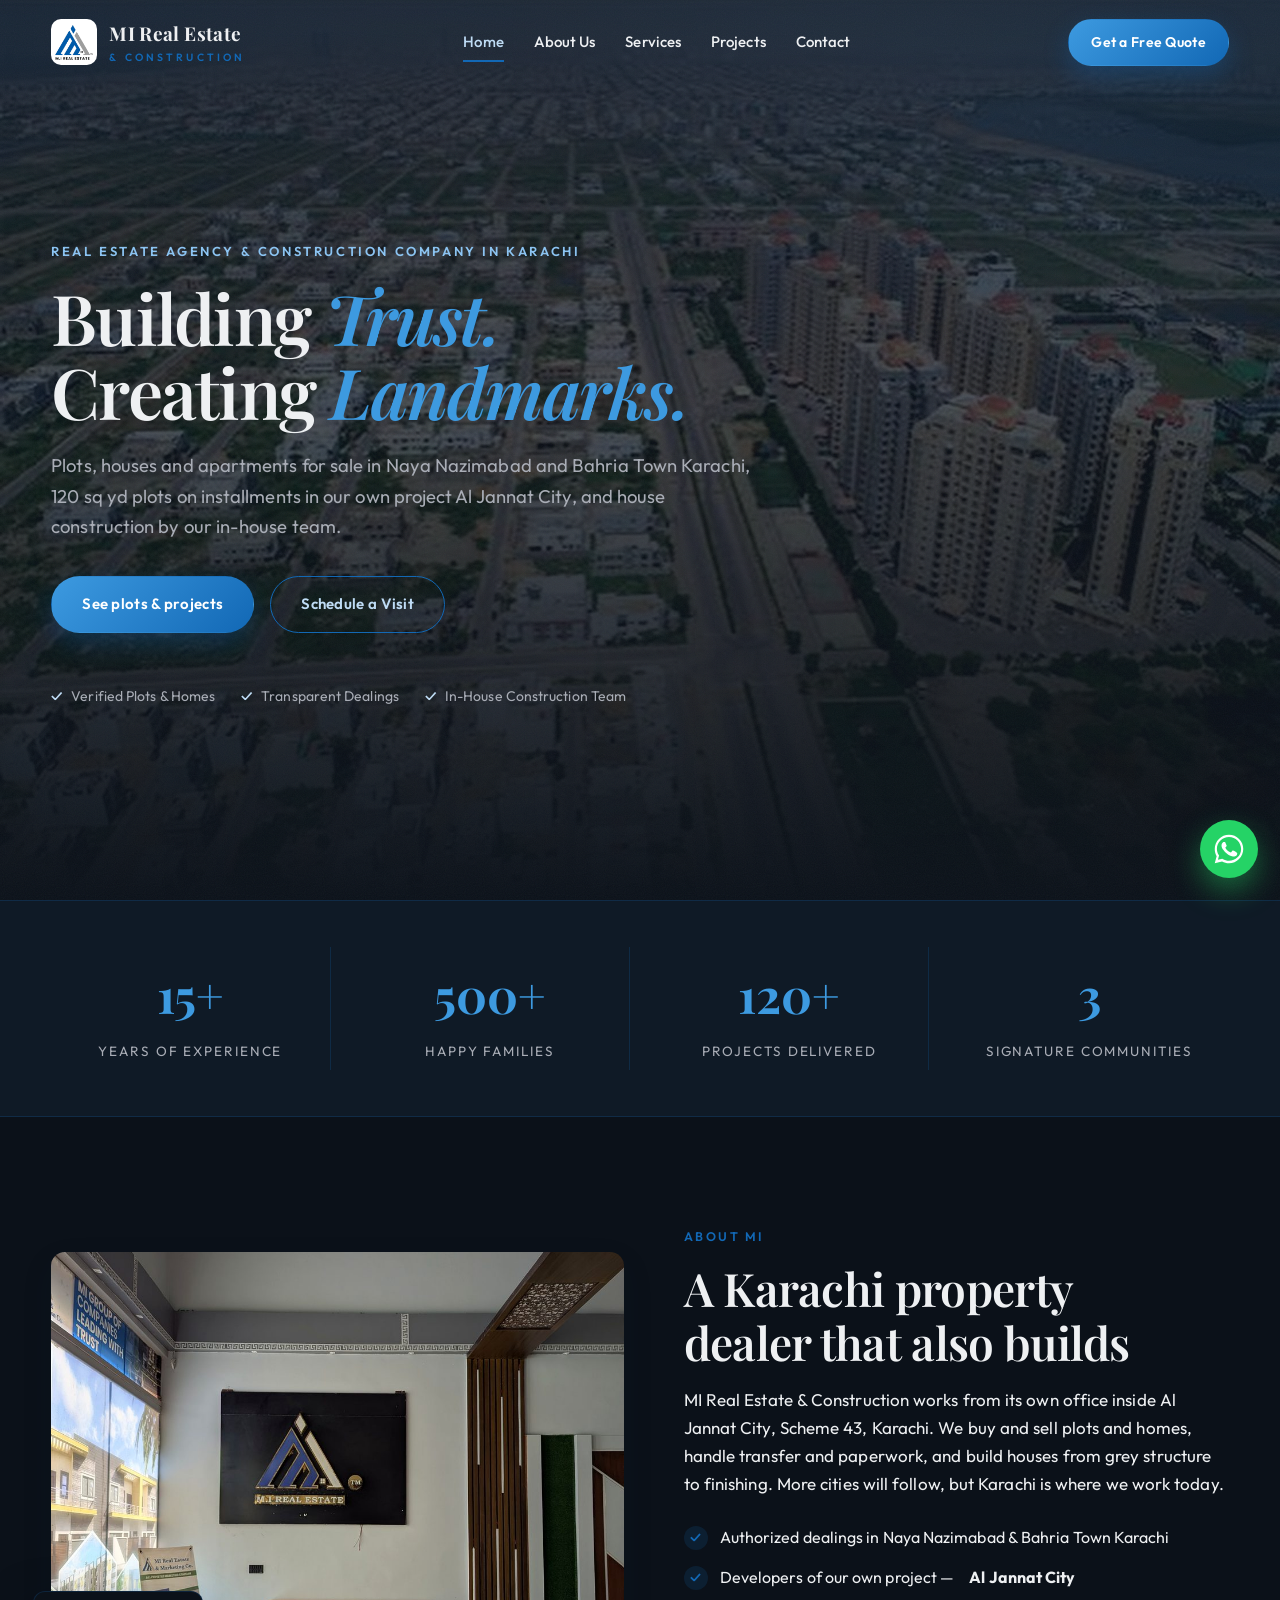
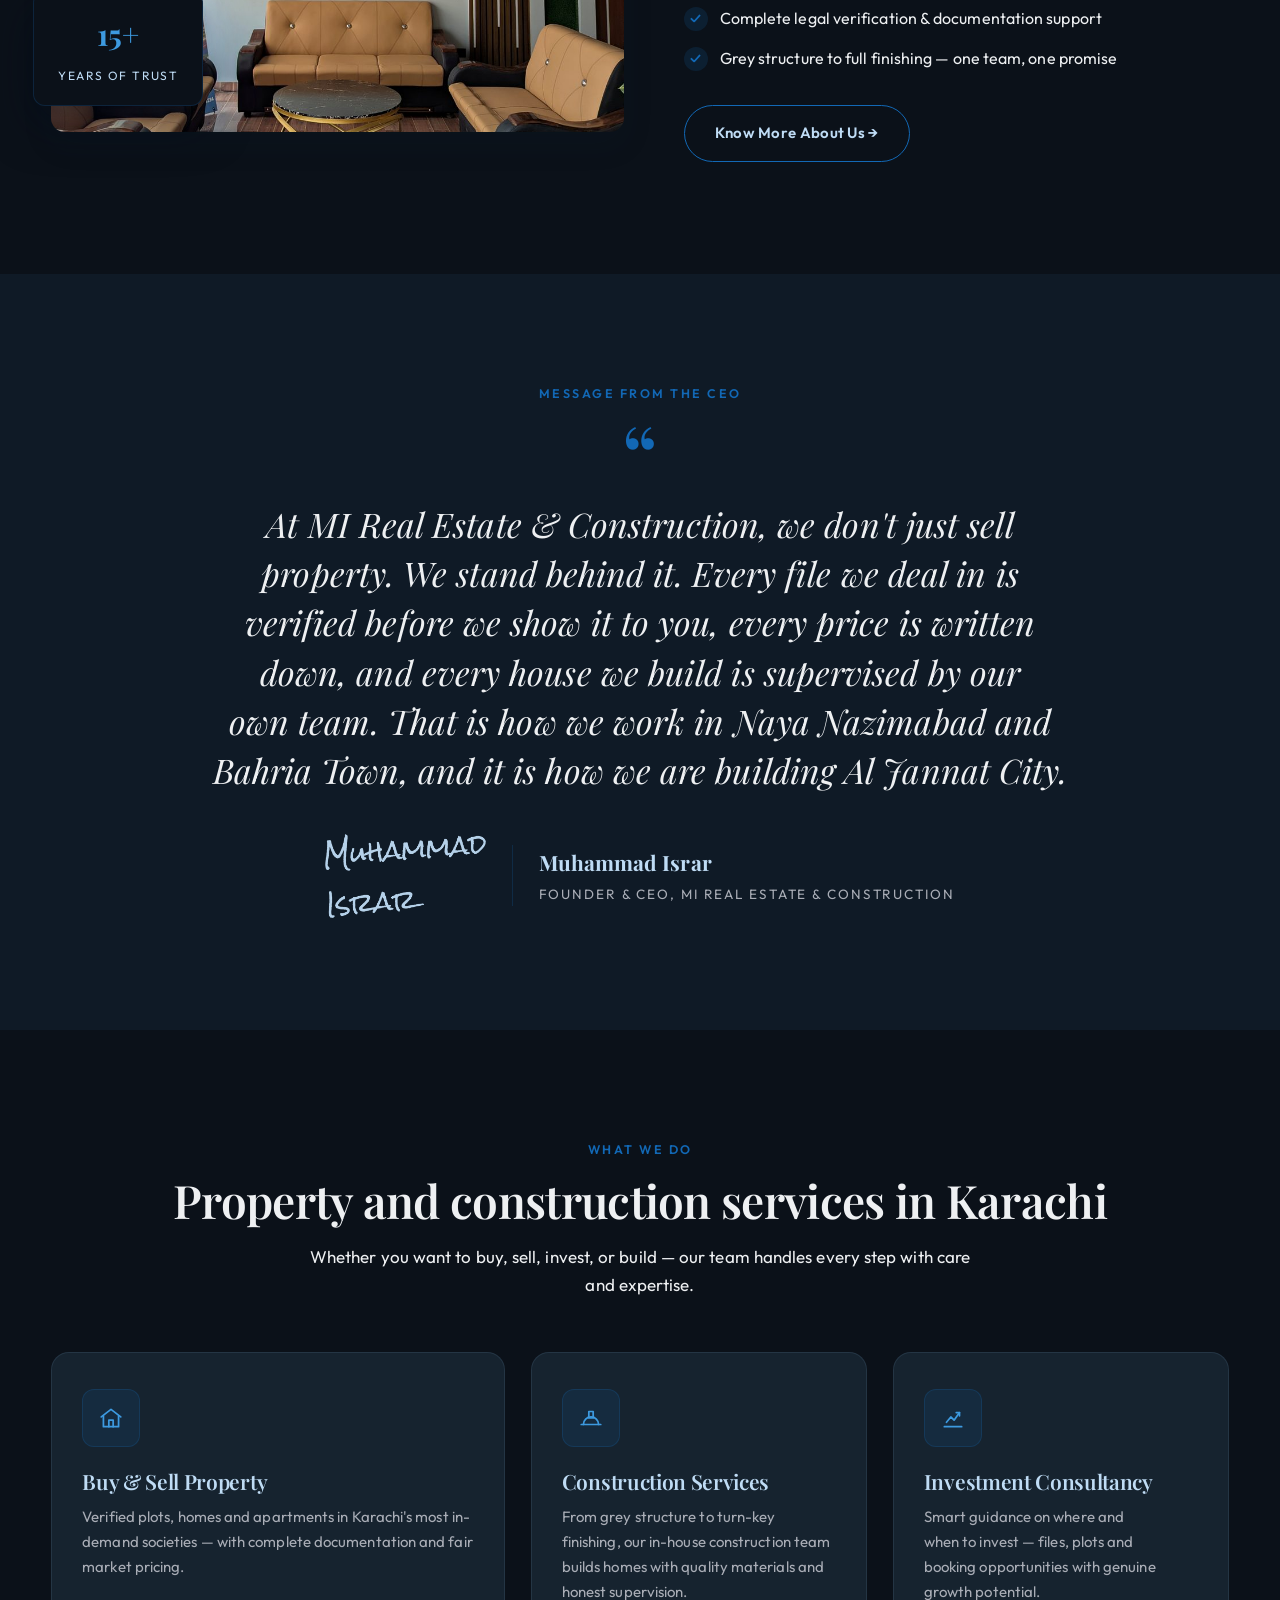
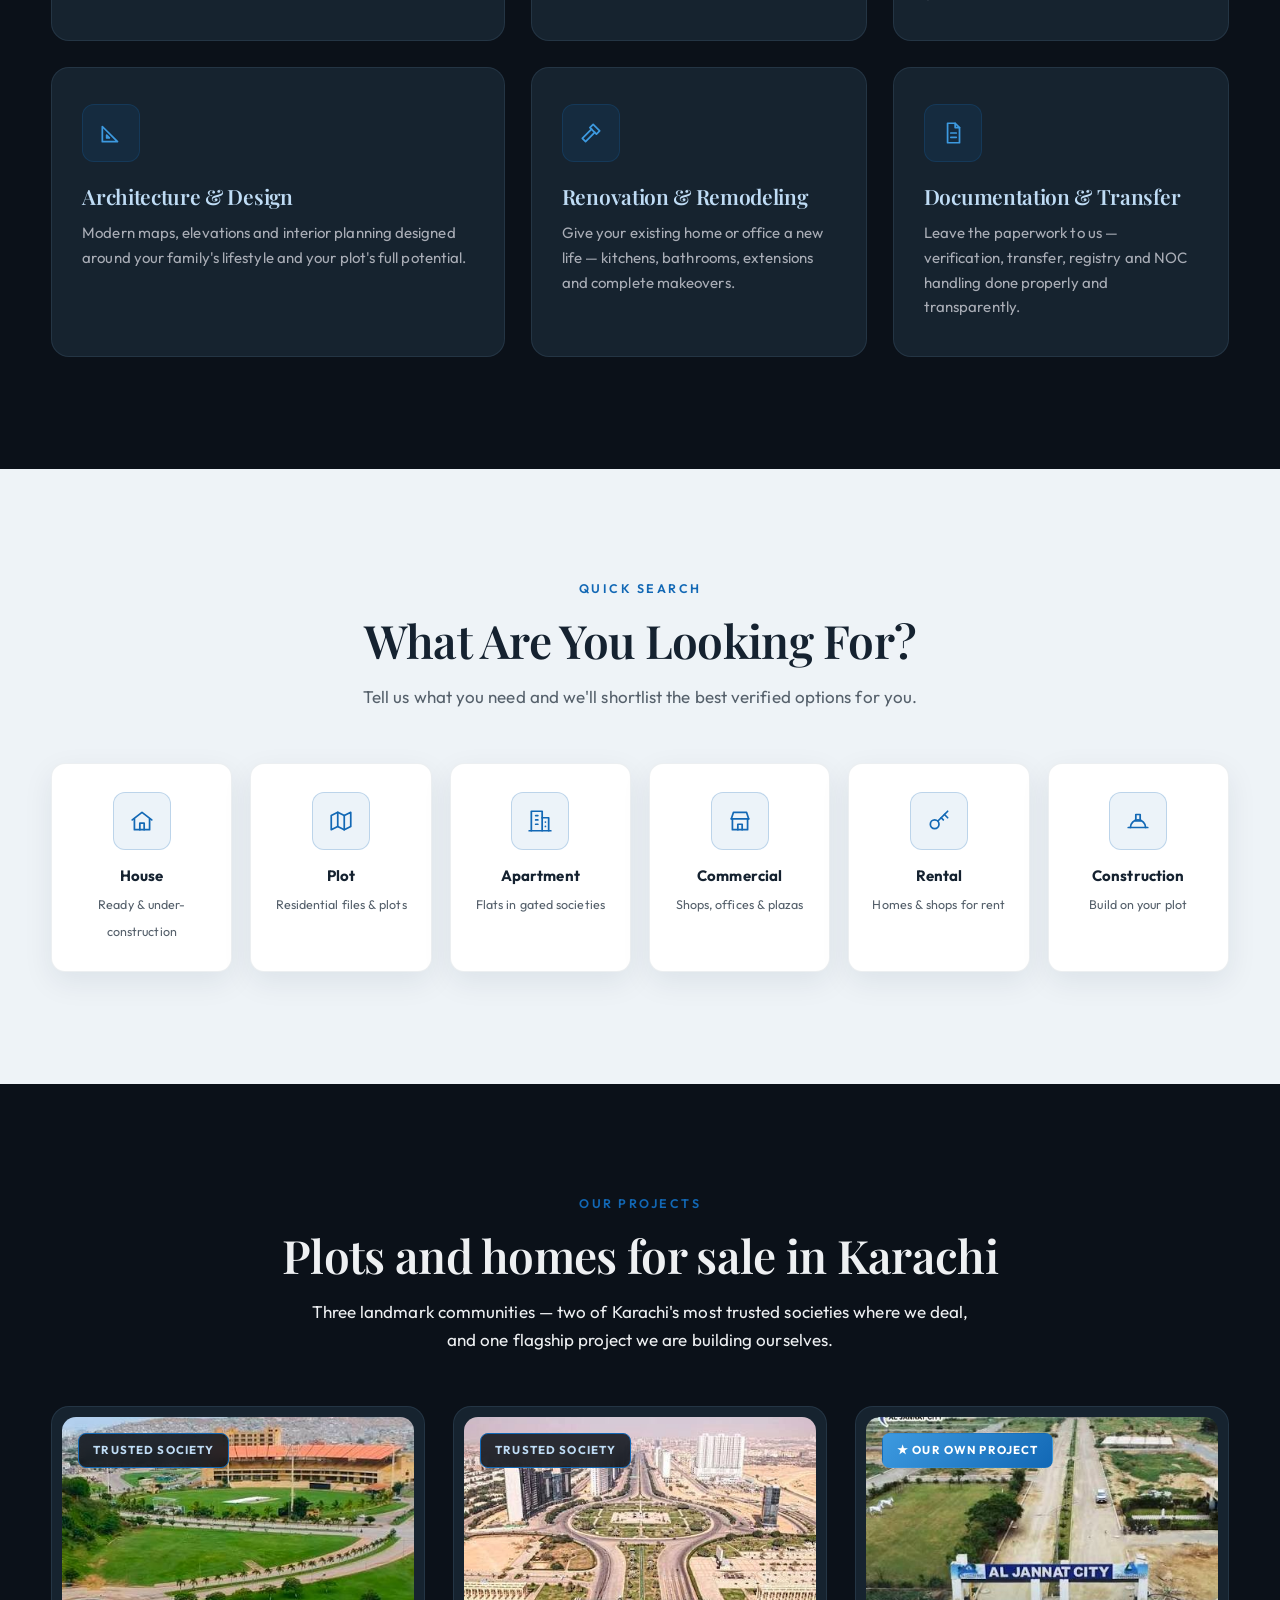
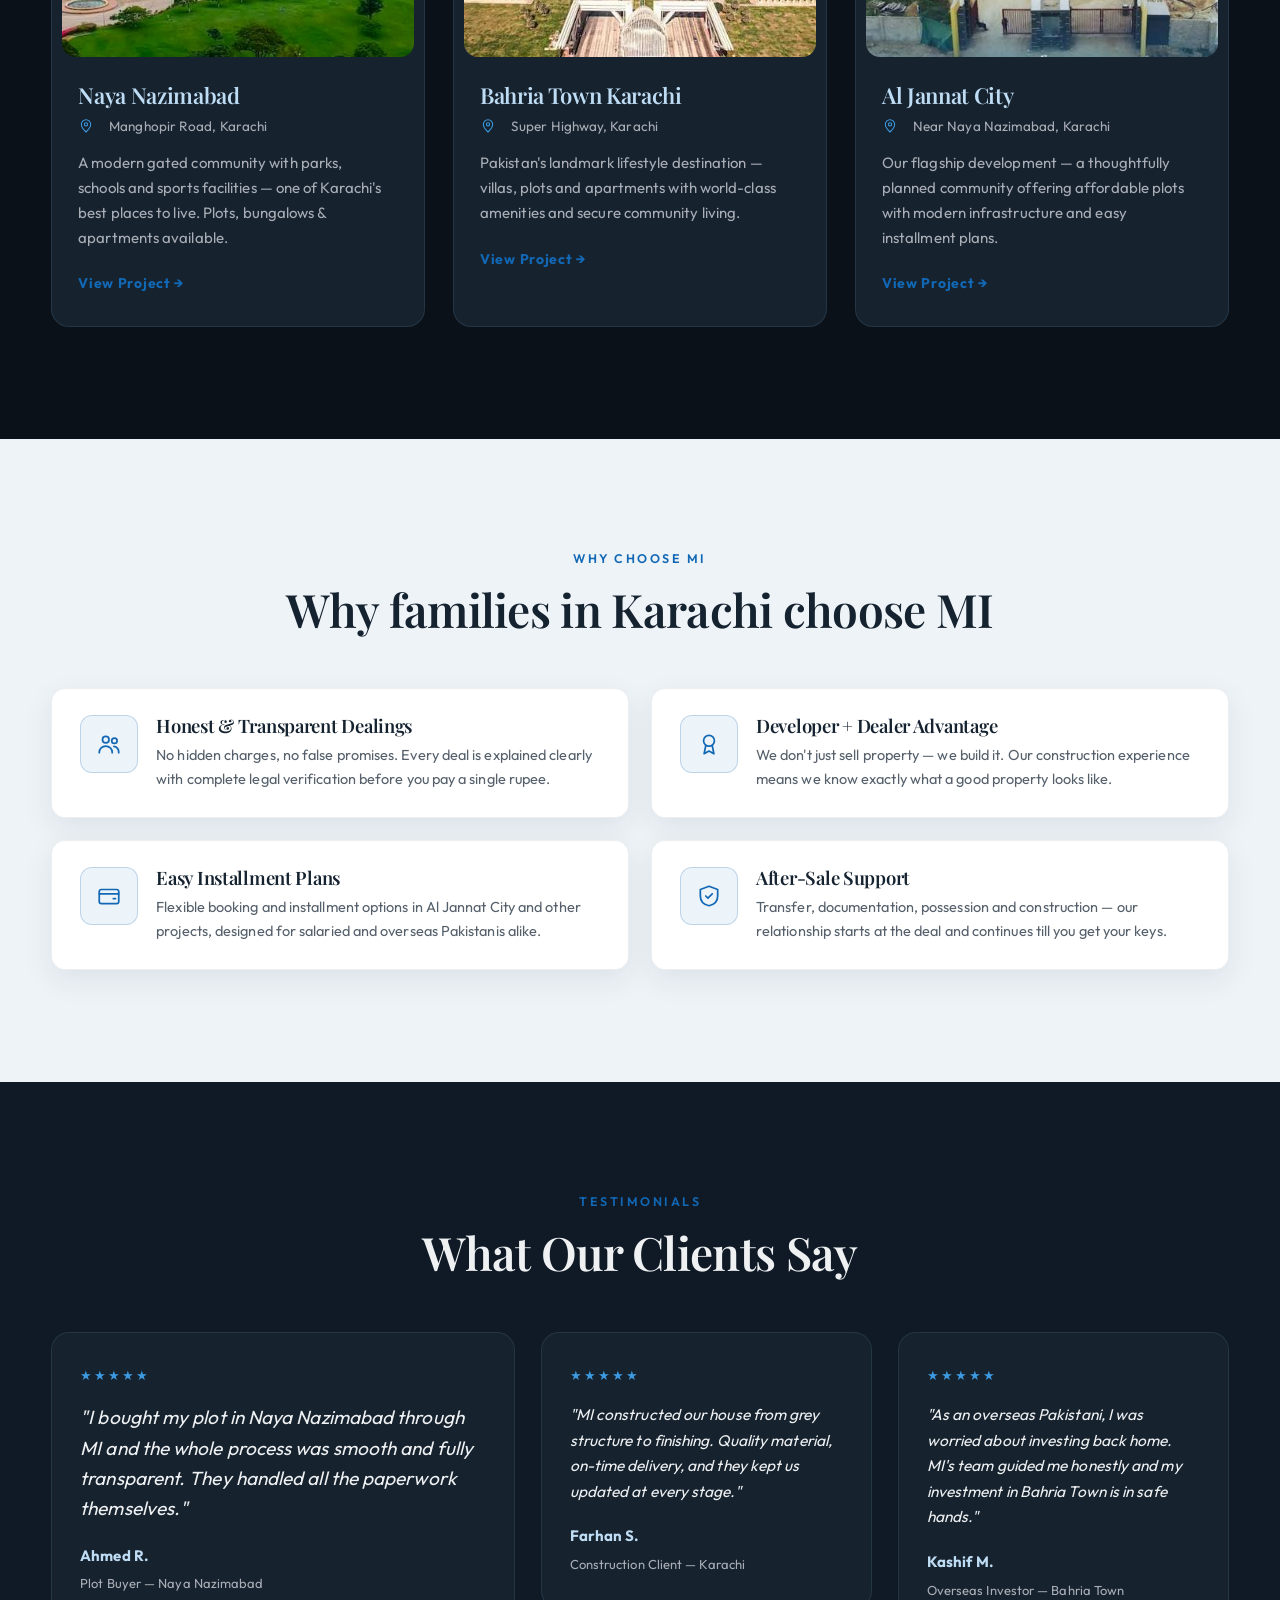
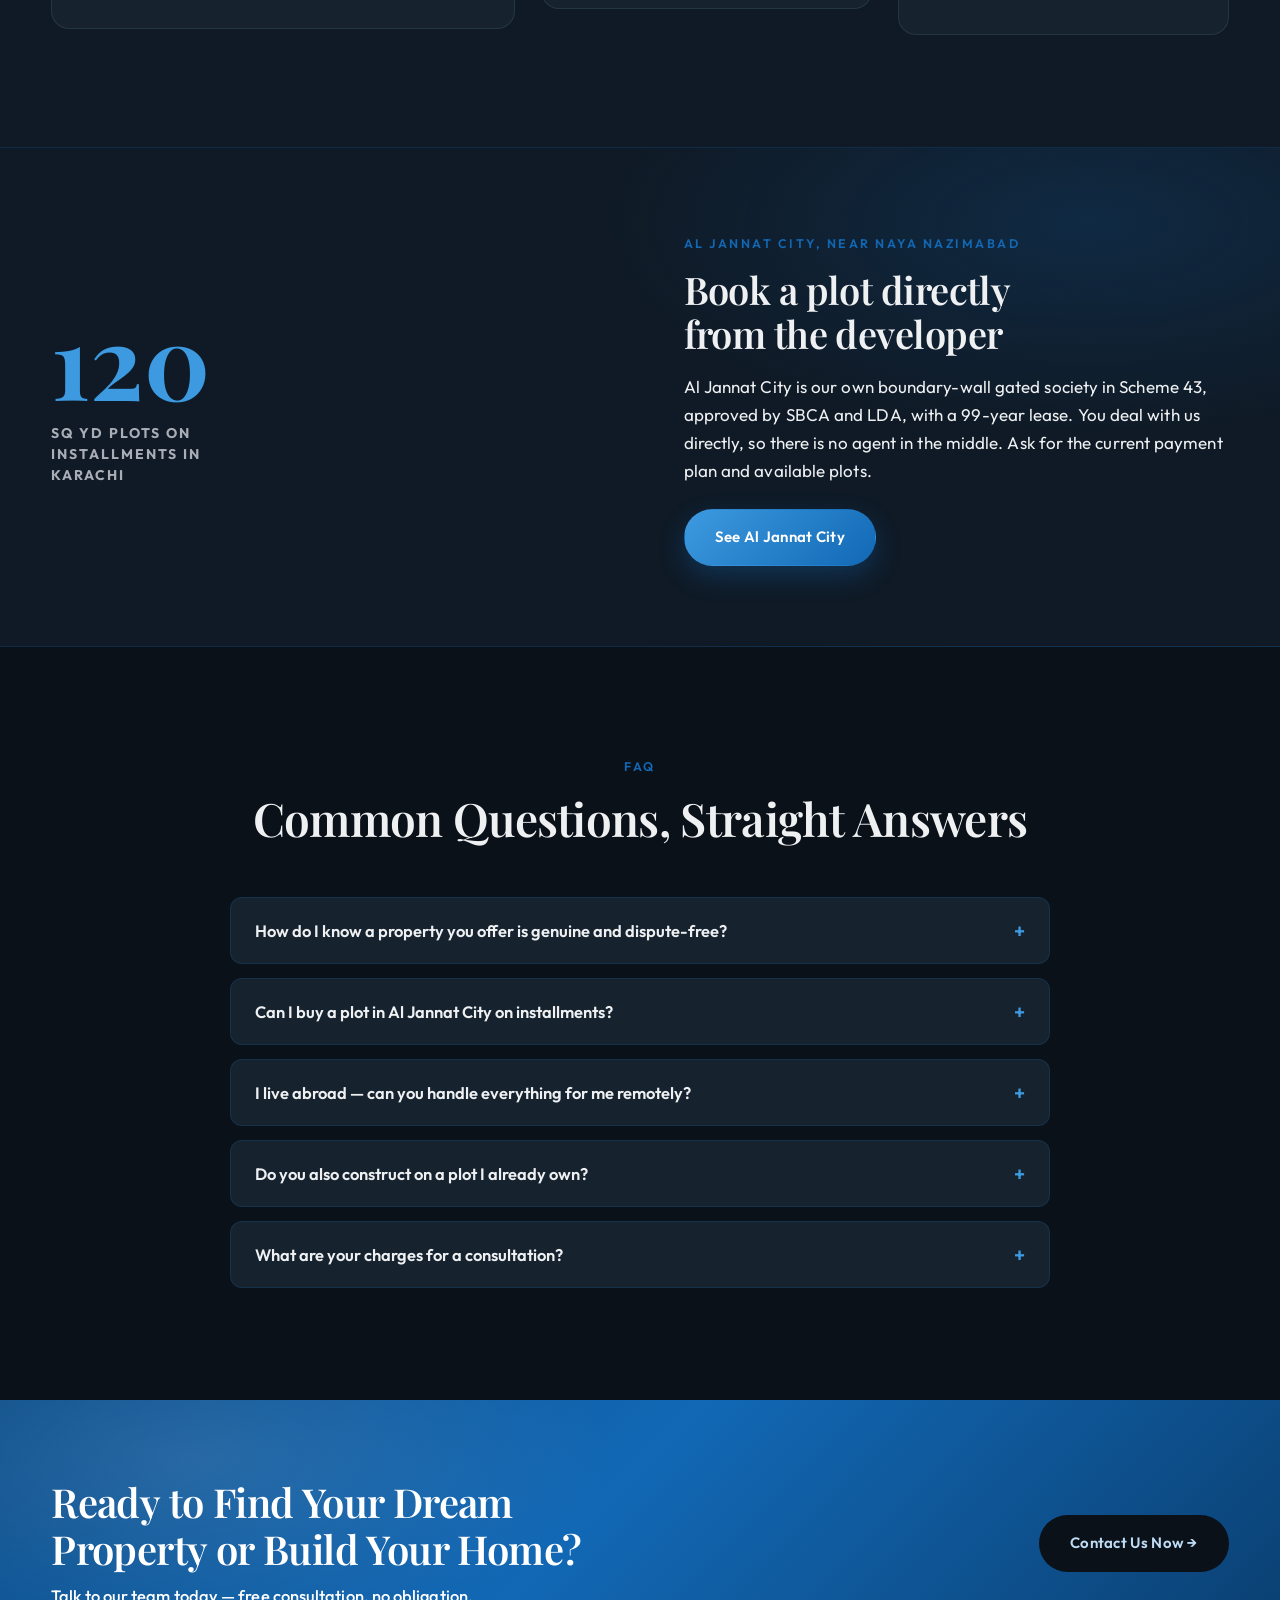
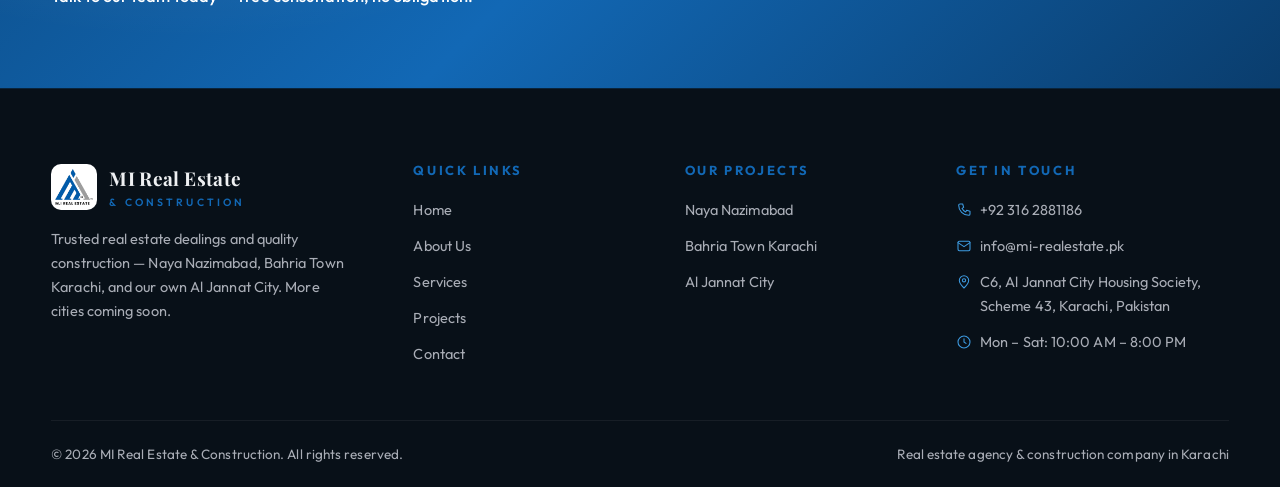
==== commit cce66845: "Add canonical URLs, sitemap and Google setup guide for mi-realestate.pk Co-Authored-By: Claude Fable" ====
--- a/index.html
+++ b/index.html
@@ -5,6 +5,8 @@
   <meta name="viewport" content="width=device-width, initial-scale=1.0">
   <title>MI Real Estate &amp; Construction | Property Dealer &amp; Construction Company in Karachi</title>
   <meta name="description" content="Buy and sell plots, houses and apartments in Naya Nazimabad, Bahria Town Karachi and Al Jannat City. 120 sq yd plots on installments and house construction in Karachi. Call 0316-2881186.">
+  <link rel="canonical" href="https://mi-realestate.pk/">
+  <meta property="og:url" content="https://mi-realestate.pk/">
   <meta name="robots" content="index, follow">
   <meta name="geo.region" content="PK-SD">
   <meta name="geo.placename" content="Karachi">
@@ -12,14 +14,14 @@
   <meta property="og:site_name" content="MI Real Estate &amp; Construction">
   <meta property="og:title" content="MI Real Estate &amp; Construction | Property Dealer &amp; Construction Company in Karachi">
   <meta property="og:description" content="Buy and sell plots, houses and apartments in Naya Nazimabad, Bahria Town Karachi and Al Jannat City. 120 sq yd plots on installments and house construction in Karachi. Call 0316-2881186.">
-  <meta property="og:image" content="images/office-1.jpg">
+  <meta property="og:image" content="https://mi-realestate.pk/images/office-1.jpg">
   <meta name="theme-color" content="#0b1119">
   <link rel="preconnect" href="https://fonts.googleapis.com">
   <link rel="preconnect" href="https://fonts.gstatic.com" crossorigin>
   <link href="https://fonts.googleapis.com/css2?family=Playfair+Display:ital,wght@0,500;0,600;0,700;1,500&family=Outfit:wght@300;400;500;600;700&display=swap" rel="stylesheet">
   <link rel="stylesheet" href="css/style.css?v=4">
   <link rel="icon" type="image/png" href="images/logo.png">
-  <script type="application/ld+json">{"@context": "https://schema.org", "@type": "RealEstateAgent", "name": "MI Real Estate & Construction", "alternateName": "M.I Real Estate", "image": "images/office-1.jpg", "logo": "images/logo.png", "telephone": "+923162881186", "priceRange": "PKR", "address": {"@type": "PostalAddress", "streetAddress": "C6, Al Jannat City Housing Society, Scheme 43", "addressLocality": "Karachi", "addressRegion": "Sindh", "addressCountry": "PK"}, "areaServed": {"@type": "City", "name": "Karachi"}, "founder": {"@type": "Person", "name": "Muhammad Israr"}, "openingHoursSpecification": [{"@type": "OpeningHoursSpecification", "dayOfWeek": ["Monday", "Tuesday", "Wednesday", "Thursday", "Friday", "Saturday"], "opens": "10:00", "closes": "20:00"}], "knowsAbout": ["Plots for sale in Karachi", "Naya Nazimabad", "Bahria Town Karachi", "Al Jannat City", "House construction in Karachi"]}</script>
+  <script type="application/ld+json">{"@context": "https://schema.org", "@type": "RealEstateAgent", "name": "MI Real Estate & Construction", "alternateName": "M.I Real Estate", "url": "https://mi-realestate.pk/", "image": "https://mi-realestate.pk/images/office-1.jpg", "logo": "https://mi-realestate.pk/images/logo.png", "telephone": "+923162881186", "priceRange": "PKR", "address": {"@type": "PostalAddress", "streetAddress": "C6, Al Jannat City Housing Society, Scheme 43", "addressLocality": "Karachi", "addressRegion": "Sindh", "addressCountry": "PK"}, "areaServed": {"@type": "City", "name": "Karachi"}, "founder": {"@type": "Person", "name": "Muhammad Israr"}, "openingHoursSpecification": [{"@type": "OpeningHoursSpecification", "dayOfWeek": ["Monday", "Tuesday", "Wednesday", "Thursday", "Friday", "Saturday"], "opens": "10:00", "closes": "20:00"}], "knowsAbout": ["Plots for sale in Karachi", "Naya Nazimabad", "Bahria Town Karachi", "Al Jannat City", "House construction in Karachi"]}</script>
   <script type="application/ld+json">{"@context": "https://schema.org", "@type": "FAQPage", "mainEntity": [{"@type": "Question", "name": "How do I know a property you offer is genuine and dispute-free?", "acceptedAnswer": {"@type": "Answer", "text": "Every property we deal in goes through document verification before we present it to you — ownership record, transfer history and society NOC. We show you the verification proof, and you are welcome to have your own lawyer double-check everything before any payment."}}, {"@type": "Question", "name": "Can I buy a plot in Al Jannat City on installments?", "acceptedAnswer": {"@type": "Answer", "text": "Yes. As the developer of Al Jannat City, we offer easy installment plans with a simple booking amount. Contact us and we will share the current payment plan and available plot sizes."}}, {"@type": "Question", "name": "I live abroad — can you handle everything for me remotely?", "acceptedAnswer": {"@type": "Answer", "text": "Absolutely. A large part of our clients are overseas Pakistanis. We share video site visits, verified documents and step-by-step updates on WhatsApp, and handle transfer formalities through proper power-of-attorney procedures."}}, {"@type": "Question", "name": "Do you also construct on a plot I already own?", "acceptedAnswer": {"@type": "Answer", "text": "Yes. Our in-house construction team builds on your plot anywhere in Karachi — from map design and approvals to grey structure and complete finishing, with transparent material billing and weekly progress photos."}}, {"@type": "Question", "name": "What are your charges for a consultation?", "acceptedAnswer": {"@type": "Answer", "text": "Nothing. Consultation and property shortlisting are completely free — you only pay standard, clearly-explained charges when an actual deal or construction agreement happens."}}]}</script>
 </head>
 <body>
@@ -427,7 +429,7 @@
           <h4>Get in Touch</h4>
           <ul>
             <li><span class="ico"><svg viewBox="0 0 24 24" fill="none" stroke="currentColor" stroke-width="1.6" stroke-linecap="round" stroke-linejoin="round" aria-hidden="true"><path d="M6 3h4l1.5 5-2.5 1.5a11 11 0 0 0 5.5 5.5L16 12.5l5 1.5v4c0 1-1 2-2 2C10.7 20 4 13.3 4 5c0-1 1-2 2-2z"/></svg></span><a class="js-phone" href="#">+92 316 2881186</a></li>
-            <li><span class="ico"><svg viewBox="0 0 24 24" fill="none" stroke="currentColor" stroke-width="1.6" stroke-linecap="round" stroke-linejoin="round" aria-hidden="true"><rect x="3" y="5" width="18" height="14" rx="2"/><path d="M3 7l9 6 9-6"/></svg></span><a class="js-email" href="#">info@mirealestate.pk</a></li>
+            <li><span class="ico"><svg viewBox="0 0 24 24" fill="none" stroke="currentColor" stroke-width="1.6" stroke-linecap="round" stroke-linejoin="round" aria-hidden="true"><rect x="3" y="5" width="18" height="14" rx="2"/><path d="M3 7l9 6 9-6"/></svg></span><a class="js-email" href="#">info@mi-realestate.pk</a></li>
             <li><span class="ico"><svg viewBox="0 0 24 24" fill="none" stroke="currentColor" stroke-width="1.6" stroke-linecap="round" stroke-linejoin="round" aria-hidden="true"><path d="M12 21s7-6.3 7-11.5a7 7 0 0 0-14 0C5 14.7 12 21 12 21z"/><circle cx="12" cy="9.5" r="2.5"/></svg></span><span class="js-address">C6, Al Jannat City Housing Society, Scheme 43, Karachi, Pakistan</span></li>
             <li><span class="ico"><svg viewBox="0 0 24 24" fill="none" stroke="currentColor" stroke-width="1.6" stroke-linecap="round" stroke-linejoin="round" aria-hidden="true"><circle cx="12" cy="12" r="9"/><path d="M12 7v5l3 2"/></svg></span><span class="js-hours">Mon – Sat: 10 AM – 8 PM</span></li>
           </ul>
